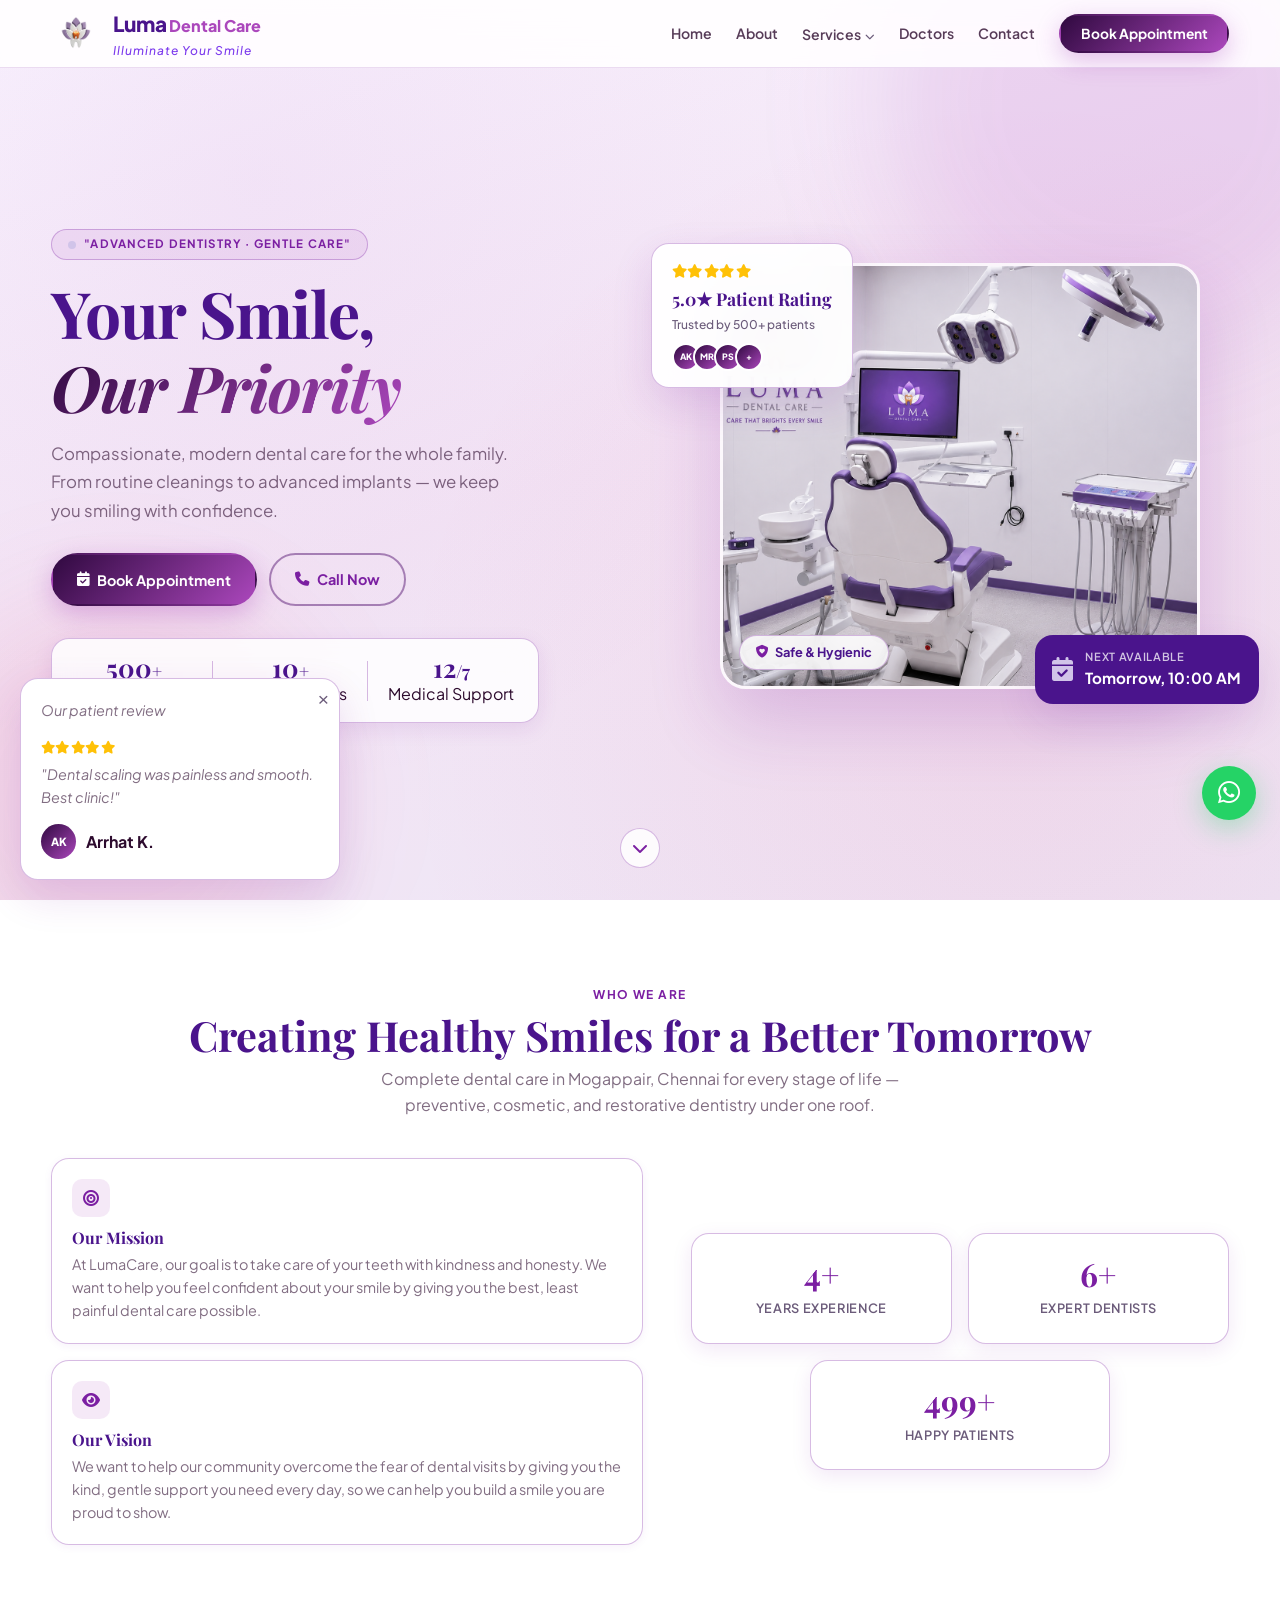
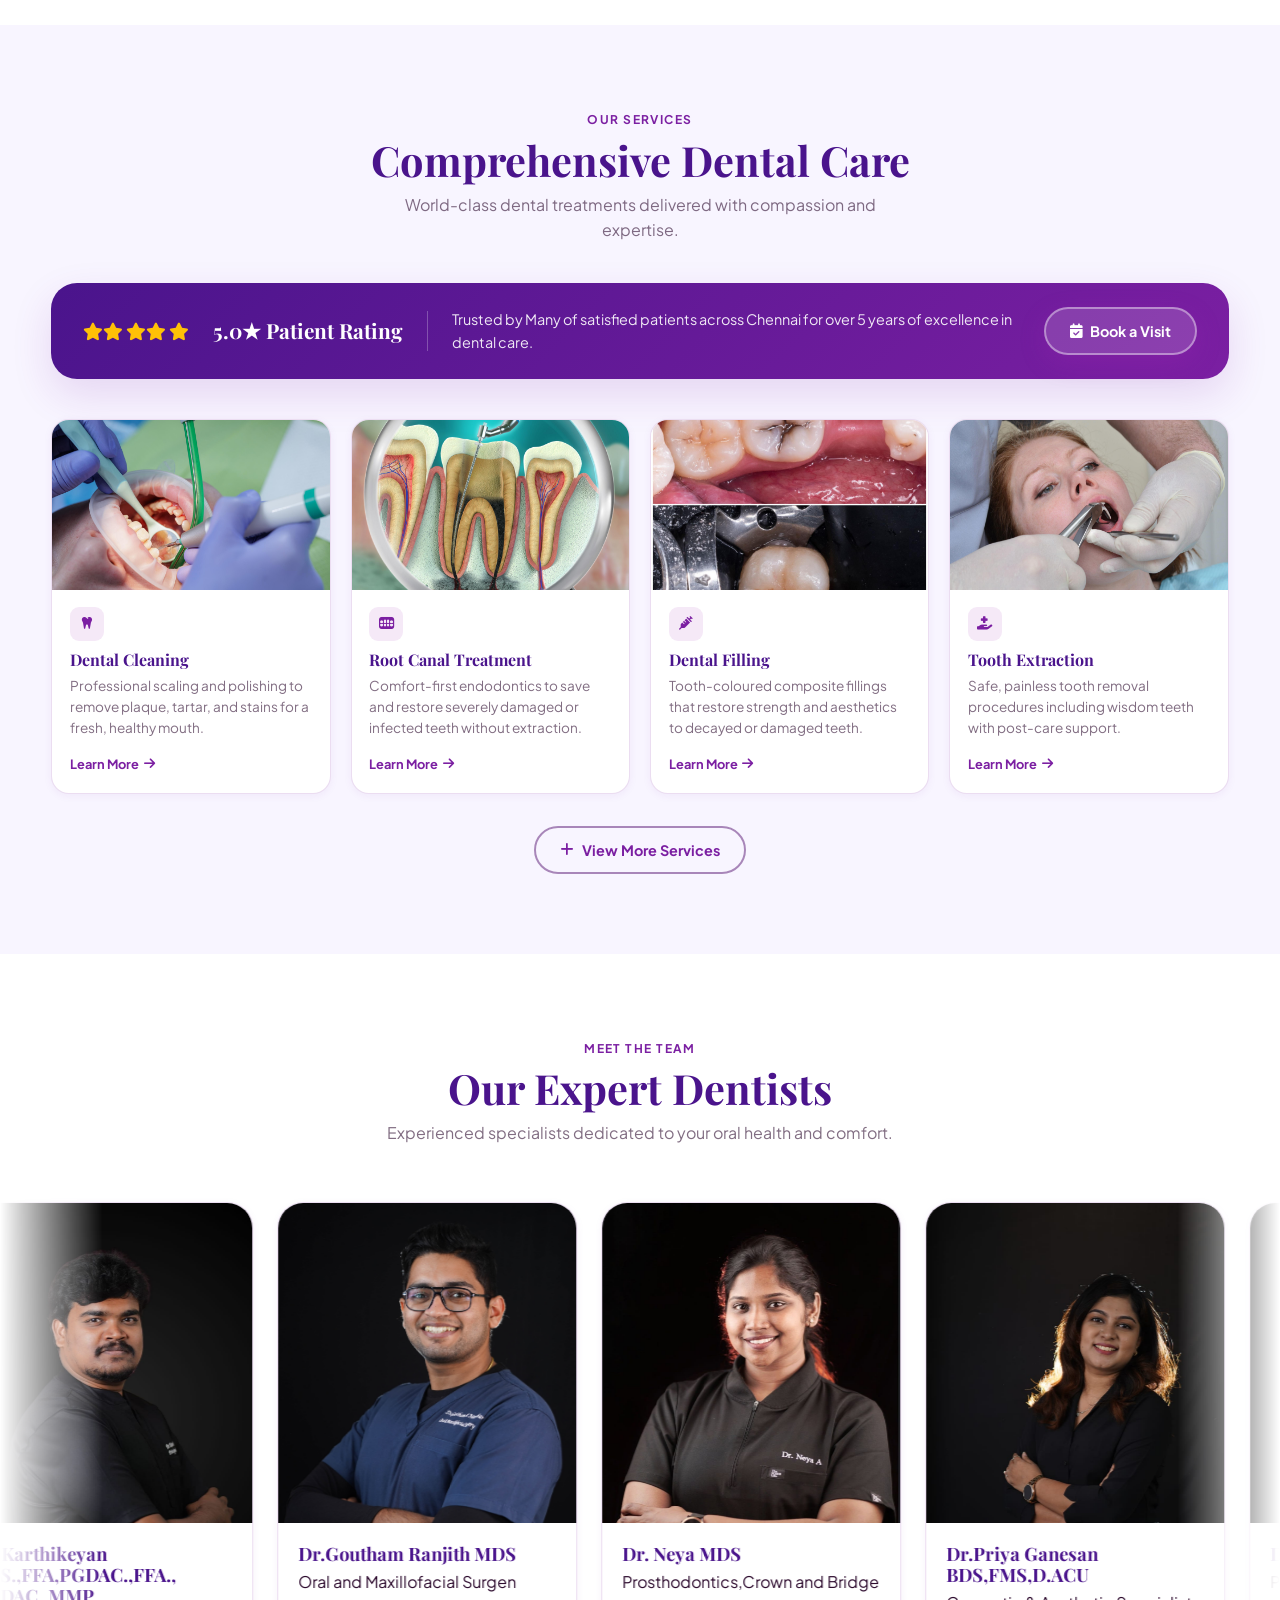
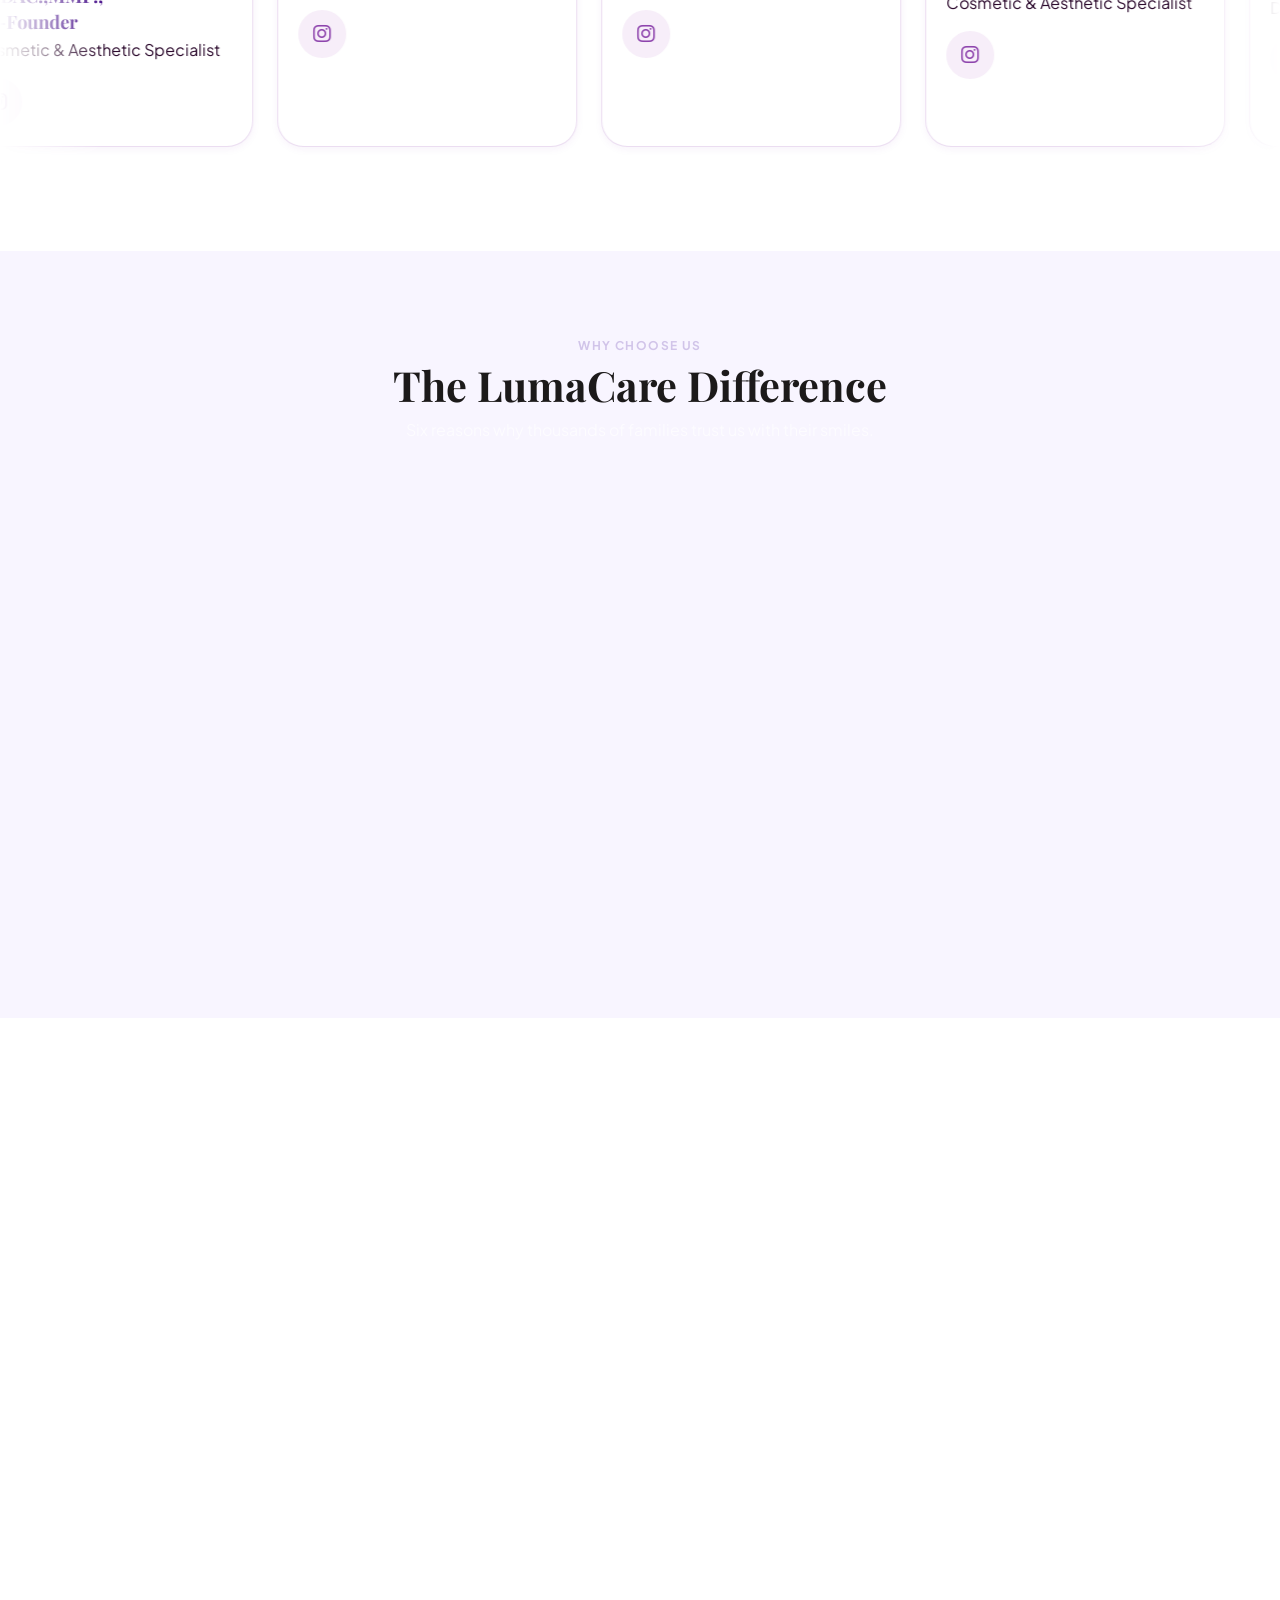
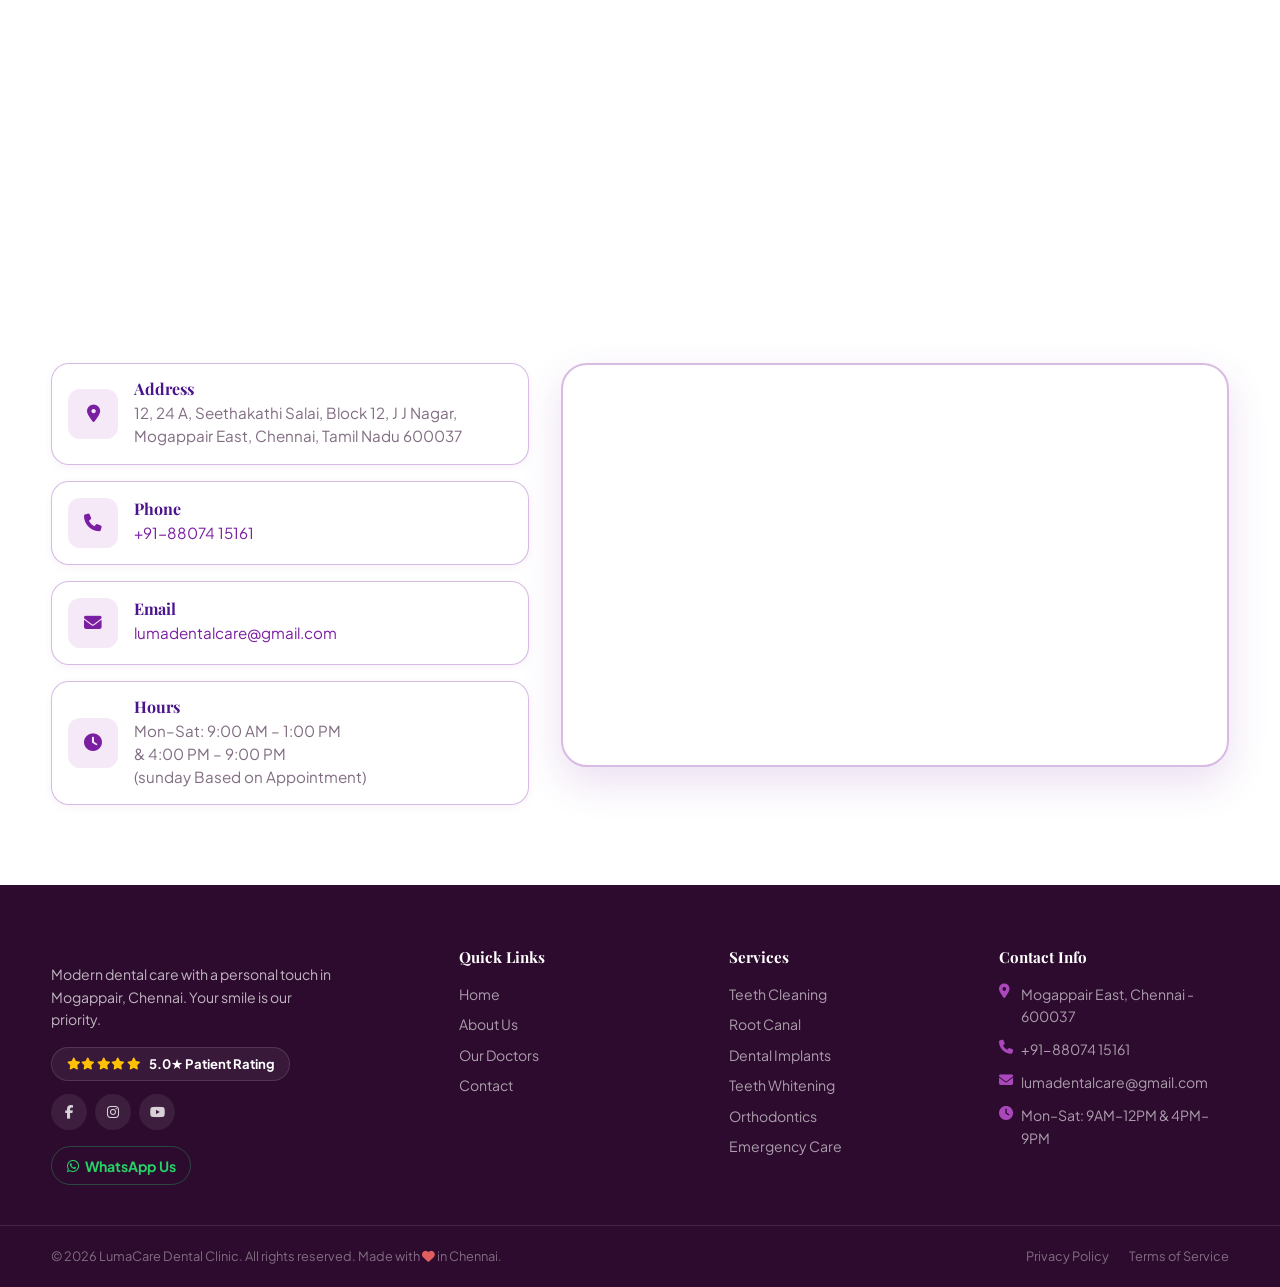
==== index.html @ 26e7f37a "Updated website" ====
<!DOCTYPE html>
<html lang="en"> 
<head>
  <meta charset="UTF-8" />
  <meta name="viewport" content="width=device-width, initial-scale=1.0" />
  <meta name="description" content="LumaCare Dental Clinic — modern dental care including cleaning, implants, whitening, orthodontics and emergency dental services in Mogappair, Chennai." />
  <title>LumaCare Dental Clinic — Your Smile, Our Priority</title>

  <link rel="preconnect" href="https://fonts.googleapis.com" />
  <link rel="preconnect" href="https://fonts.gstatic.com" crossorigin />
  <link href="https://fonts.googleapis.com/css2?family=Playfair+Display:ital,wght@0,700;0,800;1,700&family=Plus+Jakarta+Sans:wght@300;400;500;600;700;800&display=swap" rel="stylesheet" />
  <link rel="stylesheet" href="https://cdnjs.cloudflare.com/ajax/libs/font-awesome/6.5.1/css/all.min.css" />
  <link rel="stylesheet" href="style.css" />
  <link rel="icon" type="images/png" href="images/luma.png">
</head>
<body>

  <!-- ===== NAVBAR ===== -->
  <header class="navbar" id="navbar">
    <div class="container nav-inner">
      <a href="#home" class="logo" aria-label="LumaCare Dental home">
        <div class="logo">
          <div class="logo-icon-wrap">
            <img src="images/luma.png" alt="LumaCare Logo" class="logo-img">
          </div>
          <div class="logo-content">
            <div class="logo-text">
              <span class="logo-main">Luma</span>
              <span class="logo-accent">Dental Care</span>
            </div>
            <p class="logo-tagline">Illuminate Your Smile</p>
          </div>
        </div>
      </a>

      <nav class="nav-links" id="navLinks" aria-label="Primary navigation">
        <a href="#home" class="nav-link">Home</a>
        <a href="#about" class="nav-link">About</a>
        <div class="nav-item has-drop">
          <a href="#services" class="nav-link drop-trigger">
            Services <i class="fa-solid fa-chevron-down nav-arr"></i>
          </a>
          <div class="dropdown" role="menu">
            <a href="#services" class="drop-item" role="menuitem"><i class="fa-solid fa-tooth"></i>Teeth Cleaning</a>
            <a href="#services" class="drop-item" role="menuitem"><i class="fa-solid fa-syringe"></i>Root Canal</a>
            <a href="#services" class="drop-item" role="menuitem"><i class="fa-solid fa-teeth"></i>Dental Implants</a>
            <a href="#services" class="drop-item" role="menuitem"><i class="fa-solid fa-wand-magic-sparkles"></i>Whitening</a>
            <a href="#services" class="drop-item" role="menuitem"><i class="fa-solid fa-grip-lines"></i>Orthodontics</a>
            <a href="#services" class="drop-item" role="menuitem"><i class="fa-solid fa-truck-medical"></i>Emergency</a>
          </div>
        </div>
        <a href="#doctors" class="nav-link">Doctors</a>
        <a href="#contact" class="nav-link">Contact</a>
        <button class="btn btn-primary nav-cta" id="navBookBtn">Book Appointment</button>
      </nav>
          <button class="hamburger" id="hamburger" aria-label="Toggle menu" aria-expanded="false">
        <span></span><span></span><span></span>
      </button>
    </div>
  </header>

  <!-- ===== HERO ===== -->
  <section class="hero" id="home">
    <div class="hero-bg-pattern"></div>
    <div class="hero-orb hero-orb-1"></div>
    <div class="hero-orb hero-orb-2"></div>

    <div class="container hero-inner">
      <div class="hero-content reveal">
        <div class="hero-eyebrow">
          <span class="pulse-dot"></span>
          "Advanced Dentistry · Gentle Care"
          <!-- Advanced Dentistry · Gentle Care · Mogappair, Chennai -->
        </div>
        <h1>Your Smile,<br><em>Our Priority</em></h1>
        <p class="hero-desc">Compassionate, modern dental care for the whole family. From routine cleanings to advanced implants — we keep you smiling with confidence.</p>

        <div class="hero-actions">
          <button class="btn btn-primary" id="heroBookBtn">
            <i class="fa-solid fa-calendar-check"></i> Book Appointment
          </button>
          <a href="tel:+918807415161" class="btn btn-outline">
            <i class="fa-solid fa-phone"></i> Call Now
          </a>
        </div>

        <div class="hero-stats">
          <div class="hstat">
            <div class="hstat-num">500<span>+</span></div>
            <div class="hstat-lbl">Happy Patients</div>
          </div>
          <div class="hstat-divider"></div>
          <div class="hstat">
            <div class="hstat-num">10<span>+</span></div>
            <div class="hstat-lbl">Expert Doctors</div>
          </div>
          <div class="hstat-divider"></div>
          <div class="hstat">
            <div class="hstat-num">12<span>/7</span></div>
            <div class="hstat-lbl">Medical Support</div>
          </div>
        </div>
      </div>

      <div class="hero-visual reveal">
        <div class="rating-card float-anim">
          <div class="rc-stars">
            <i class="fa-solid fa-star"></i><i class="fa-solid fa-star"></i>
            <i class="fa-solid fa-star"></i><i class="fa-solid fa-star"></i>
            <i class="fa-solid fa-star"></i>
          </div>
          <div class="rc-score">5.0★ Patient Rating</div>
          <div class="rc-sub">Trusted by 500+ patients</div>
          <div class="rc-avatars">
            <div class="rc-av">AK</div><div class="rc-av">MR</div>
            <div class="rc-av">PS</div><div class="rc-av">+</div>
          </div>
        </div>

        <div class="hero-img-wrap">
          <img src="images/heroimages.png" alt="LumaCare modern treatment room" class="hero-img" />
          <div class="hero-img-badge">
            <i class="fa-solid fa-shield-heart"></i>
            <span>Safe &amp; Hygienic</span>
          </div>
        </div>
<div class="apt-card float-anim-2">
    <i class="fa-solid fa-calendar-check apt-ic"></i>
     <div>
        <div class="apt-card-title">Next Available</div>
        <div class="apt-card-val" id="nextAvailable"></div>
    </div>
</div>
      </div>
    </div>

    <a href="#about" class="scroll-hint" aria-label="Scroll down">
      <i class="fa-solid fa-chevron-down"></i>
    </a>
  </section>

  <!-- ===== ABOUT ===== -->
  <section class="section about" id="about">
    <div class="container">
      <div class="section-head reveal">
        <span class="eyebrow">Who We Are</span>
        <h2>Creating Healthy Smiles for a Better Tomorrow</h2>
        <p class="section-sub">Complete dental care in Mogappair, Chennai for every stage of life — preventive, cosmetic, and restorative dentistry under one roof.</p>
      </div>
      <div class="about-grid">
        <div class="about-text reveal">
          <!-- <div class="tagline-italic">"Illuminate your smile"</div> -->
          <div class="mv-grid">
            <div class="mv-card">
              <div class="mv-icon"><i class="fa-solid fa-bullseye"></i></div>
              <h4>Our Mission</h4>
              <p>At LumaCare, our goal is to take care of your teeth with kindness and honesty. We want to help you feel confident about your smile by giving you the best, least painful dental care possible.</p>
            </div>
            <div class="mv-card">
              <div class="mv-icon"><i class="fa-solid fa-eye"></i></div>
              <h4>Our Vision</h4>
              <p>We want to help our community overcome the fear of dental visits by giving you the kind, gentle support you need every day, so we can help you build a smile you are proud to show.</p>
            </div>
          </div>
        </div>
 <div class="about-stats reveal">
    <div class="stat-card">
        <div class="stat-num" data-count="5">0</div>
        <div class="stat-lbl">Years Experience</div>
    </div>

    <div class="stat-card">
        <div class="stat-num" data-count="7">0</div>
        <div class="stat-lbl">Expert Dentists</div>
    </div>

    <div class="stat-card">
        <div class="stat-num" data-count="500">0+</div>
        <div class="stat-lbl">Happy Patients</div>
    </div>
</div>
    <!-- <div class="stat-card"><div class="stat-num" data-count="4">0</div><div class="stat-lbl">Successful Treatments</div></div> -->
        </div>
      </div>
    </div>
  </section>

  <!-- ===== SERVICES ===== -->
  <section class="section services" id="services">
    <div class="container">
      <div class="section-head reveal">
        <span class="eyebrow">Our Services</span>
        <h2>Comprehensive Dental Care</h2>
        <p class="section-sub">World-class dental treatments delivered with compassion and expertise.</p>
      </div>

      <div class="services-rating-card reveal">
        <div class="src-stars">
          <i class="fa-solid fa-star"></i><i class="fa-solid fa-star"></i>
          <i class="fa-solid fa-star"></i><i class="fa-solid fa-star"></i>
          <i class="fa-solid fa-star"></i>
        </div>  
        <div class="src-score">5.0★ Patient Rating</div>
        <div class="src-divider"></div>
        <p class="src-text">Trusted by Many of satisfied patients across Chennai for over 5 years of excellence in dental care.</p>
        <button class="btn btn-primary" id="servicesBookBtn"><i class="fa-solid fa-calendar-check"></i> Book a Visit</button>
      </div>

      <div class="services-grid" id="servicesGrid">
        <article class="service-card reveal">
          <div class="sc-img"><img src="images/dentalcleaning.jpg" alt="Dental Cleaning"></div>
          <div class="sc-body">
            <div class="sc-icon"><i class="fa-solid fa-tooth"></i></div>
            <h3>Dental Cleaning</h3>
            <p>Professional scaling and polishing to remove plaque, tartar, and stains for a fresh, healthy mouth.</p>
            <a href="#appointment" class="sc-link">Learn More <i class="fa-solid fa-arrow-right"></i></a>
          </div>
        </article>

           <article class="service-card reveal">
          <div class="sc-img"><img src="images/rootcanel.jpg" alt="Root Canal"></div>
          <div class="sc-body">
            <div class="sc-icon"><i class="fa-solid fa-teeth"></i></div>
            <h3>Root Canal Treatment</h3>
            <p>Comfort-first endodontics to save and restore severely damaged or infected teeth without extraction.</p>
            <a href="#appointment" class="sc-link">Learn More <i class="fa-solid fa-arrow-right"></i></a>
          </div>
        </article>
        
        <article class="service-card reveal">
          <div class="sc-img"><img src="images/dentalfilling.jpg" alt="Dental Filling"></div>
          <div class="sc-body">
            <div class="sc-icon"><i class="fa-solid fa-syringe"></i></div>
            <h3>Dental Filling</h3>
            <p>Tooth-coloured composite fillings that restore strength and aesthetics to decayed or damaged teeth.</p>
            <a href="#appointment" class="sc-link">Learn More <i class="fa-solid fa-arrow-right"></i></a>
          </div>
        </article>
     
        <article class="service-card reveal">
          <div class="sc-img"><img src="images/toothectraction.jpg" alt="Tooth Extraction"></div>
          <div class="sc-body">
            <div class="sc-icon"><i class="fa-solid fa-hand-holding-medical"></i></div>
            <h3>Tooth Extraction</h3>
            <p>Safe, painless tooth removal procedures including wisdom teeth with post-care support.</p>
            <a href="#appointment" class="sc-link">Learn More <i class="fa-solid fa-arrow-right"></i></a>
          </div>
        </article>

        <!-- Hidden cards (shown on View More) -->
        <article class="service-card reveal service-hidden">
          <div class="sc-img"><img src="images/gumcare.jpg" alt="Gum Care"></div>
          <div class="sc-body">
            <div class="sc-icon"><i class="fa-solid fa-shield-heart"></i></div>
            <h3>Gum Care</h3>
            <p>Periodontal therapy to treat gum disease, reduce inflammation, and restore healthy gum tissue.</p>
            <a href="#appointment" class="sc-link">Learn More <i class="fa-solid fa-arrow-right"></i></a>
          </div>
        </article>
        <article class="service-card reveal service-hidden">
          <div class="sc-img"><img src="images/teethwightining1.jpg" alt="Teeth Whitening"></div>
          <div class="sc-body">
            <div class="sc-icon"><i class="fa-solid fa-wand-magic-sparkles"></i></div>
            <h3>Teeth Whitening</h3>
            <p>Advanced bleaching and whitening treatments for a brighter, more radiant smile in just one visit.</p>
            <a href="#appointment" class="sc-link">Learn More <i class="fa-solid fa-arrow-right"></i></a>
          </div>
        </article>
        <article class="service-card reveal service-hidden">
          <div class="sc-img"><img src="images/emergencycare.jpg" alt="Emergency Care"></div>
          <div class="sc-body">
            <div class="sc-icon"><i class="fa-solid fa-truck-medical"></i></div>
            <h3>Emergency Care</h3>
            <p>Same-day relief for dental pain, trauma, knocked-out teeth, and urgent dental emergencies.</p>
            <a href="#appointment" class="sc-link">Learn More <i class="fa-solid fa-arrow-right"></i></a>
          </div>
        </article>
        <article class="service-card reveal service-hidden">
          <div class="sc-img"><img src="images/brace.jpg" alt="Orthodontics"></div>
          <div class="sc-body">
            <div class="sc-icon"><i class="fa-solid fa-grip-lines"></i></div>
            <h3>Orthodontics</h3>
            <p>Traditional braces and clear aligners to straighten teeth and correct bite issues at any age.</p>
            <a href="#appointment" class="sc-link">Learn More <i class="fa-solid fa-arrow-right"></i></a>
          </div>
        </article>
      </div>

      <div class="services-toggle-wrap reveal">
        <button class="btn btn-outline view-more-btn" id="viewMoreBtn">
          <i class="fa-solid fa-plus" id="viewMoreIcon"></i>
          <span id="viewMoreText">View More Services</span>
        </button>
      </div>
    </div>
  </section>

  <!-- ===== DOCTORS — MARQUEE ===== -->
  <section class="section doctors" id="doctors">
    <div class="container">
      <div class="section-head reveal">
        <span class="eyebrow">Meet The Team</span>
        <h2>Our Expert Dentists</h2>
        <p class="section-sub">Experienced specialists dedicated to your oral health and comfort.</p>
      </div>
    </div>

    <!--
      Marquee outer: full-bleed (no .container) so the fade-mask
      reaches the screen edges while cards scroll end-to-end.
      The track holds ONE set of cards; JS duplicates them for the loop.
    -->
      <!-- doctor 1 -->
    <div class="doctors-marquee-outer" aria-label="Scrolling doctor cards">
      <div class="doctors-marquee-track" id="doctorMarqueeTrack">

        <article class="doctor-card">
          <div class="dc-photo">
            <img src="images/Doctors/Dr.Karthikeyan(Co-Founder)BDS.,FFA,PGDAC.,MMP.jpeg" alt="Dr.Karthikeyan" />
            <!-- <div class="dc-badge"> Co-Founder</div> -->
           
          </div>
          <div class="dc-info">
            <h3>Dr.Karthikeyan BDS.,FFA,PGDAC.,FFA.,
              PGDAC.,MMP., </h3>
            <h3> Co-Founder </h3>
              <p>Cosmetic & Aesthetic Specialist </p>
            <!-- <p class="dc-role"><i class="fa-solid fa-circle-check">
            </i> 12 Years Experience</p> -->
            <div class="dc-socials">
              <!-- <a href="#" aria-label="Facebook"><i class="fa-brands fa-facebook-f"></i></a> -->
              <a href="#" aria-label="Instagram"><i class="fa-brands fa-instagram"></i></a>
            </div>
          </div>
        </article>
    <!-- doctor 2 -->
        <article class="doctor-card">
          <div class="dc-photo">
            <img src="images/Doctors/DR.goutham Ranjith Nambiar MDZ(Oral and maxillofacial Surgery).jpeg" alt="Dr. Goutham Ranjith Nambiar" />
            <!-- <div class="dc-badge"> Oral and maxillofacial Surgen </div> -->
          </div>
          <div class="dc-info">
            <h3>Dr.Goutham Ranjith MDS </h3>
            <p>Oral and Maxillofacial Surgen </p>
            <!-- <p class="dc-role">
              <i class="fa-solid fa-circle-check"></i> 9 Years Experience</p> -->
            <div class="dc-socials">
              <!-- <a href="#" aria-label="Facebook"><i class="fa-brands fa-facebook-f"></i></a> -->
              <a href="#" aria-label="Instagram"><i class="fa-brands fa-instagram"></i></a>
            </div>
          </div>
        </article>
    <!-- doctor 3 -->
        <article class="doctor-card">
          <div class="dc-photo">
            <img src="images/Doctors/Dr.neya.a.jpeg" alt="Dr.neya" />
            <!-- <div class="dc-badge"> Prosthodontics,Crown and Bridge </div> -->
          </div>
          <div class="dc-info">
            <h3> Dr. Neya MDS </h3>
            <p> Prosthodontics,Crown and Bridge </p>
            <!-- <p class="dc-role"><i class="fa-solid fa-circle-check"></i> 15 Years Experience</p> -->
            <div class="dc-socials">
              <!-- <a href="#" aria-label="Facebook"><i class="fa-brands fa-facebook-f"></i></a> -->
              <a href="#" aria-label="Instagram"><i class="fa-brands fa-instagram"></i></a>
            </div>
          </div>
        </article>
    <!-- doctor 4 -->
        <article class="doctor-card">
          <div class="dc-photo">
            <img src="images/Doctors/Dr.priya Ganesan BDS., FMC,D.Acu.jpeg" alt="Dr. Priya Ganesan" />
            <!-- <div class="dc-badge">Periodontist</div> -->
          </div>
          <div class="dc-info">
            <h3>Dr.Priya Ganesan BDS,FMS,D.ACU</h3>
            <p> Cosmetic & Aesthetic Specialist </p>
            <!-- <p class="dc-role"><i class="fa-solid fa-circle-check"></i> 8 Years Experience</p> -->
            <div class="dc-socials">
              <!-- <a href="#" aria-label="Facebook"><i class="fa-brands fa-facebook-f"></i></a> -->
              <a href="#" aria-label="Instagram"><i class="fa-brands fa-instagram"></i></a>
            </div>
          </div>
        </article>
    <!-- doctor 5 -->
        <article class="doctor-card">
          <div class="dc-photo">
            <img src="images/Doctors/Dr.k.Ekambaresware,MDS Pediactric and Preventive Dentistry.jpeg" alt="Dr.k.Ekambaresware" />
            <!-- <div class="dc-badge"> Pediactric and Preventive Dentistry</div> -->
          </div>
          <div class="dc-info">
            <h3> Dr.Ekambaresware MDS</h3>
            <p>Pediactric and Preventive Dentistry</p>
            <!-- <p class="dc-role"><i class=" fa-solid fa-circle-check"></i> 11 Years Experience</p> -->
            <div class="dc-socials">
              <!-- <a href="#" aria-label="Facebook"><i class="fa-brands fa-facebook-f"></i></a> -->
              <a href="#" aria-label="Instagram"><i class="fa-brands fa-instagram"></i></a>
            </div>
          </div>
        </article>
    <!-- doctor 6 -->
    <article class="doctor-card">
          <div class="dc-photo">
            <img src="images/Doctors/Dr.Mahesh Kumar MDS(Orthodontics).jpeg" alt="Orthodontics and Dentofacial orthopaedics" />
            <!-- <div class="dc-badge">Orthodontics and Dentofacial orthopaedics</div> -->
          </div>
          <div class="dc-info">
            <h3> Dr.Mahesh kumar MDS</h3>
            <p>Orthodonitic and Dentofacial orthopaedics</p>
            <!-- <p class="dc-role"><i class="fa-solid fa-circle-check"></i> 11 Years Experience</p> -->
            <div class="dc-socials">
              <!-- <a href="#" aria-label="Facebook"><i class="fa-brands fa-facebook-f"></i></a> -->
              <a href="#" aria-label="Instagram"><i class="fa-brands fa-instagram"></i></a>
            </div>
          </div>
        </article>
      </div>
    </div>
  </section>

  <!-- ===== WHY CHOOSE US ===== -->
  <section class="section why" id="why">
    <div class="container">
      <div class="section-head reveal">
        <span class="eyebrow">Why Choose Us</span>
        <h2>The LumaCare Difference</h2>
        <p class="section-sub">Six reasons why thousands of families trust us with their smiles.</p>
      </div>
      <div class="why-grid">
        <div class="why-card reveal">
          <div class="why-icon-wrap"><i class="fa-solid fa-user-doctor"></i></div>
          <h3>Experienced Doctors</h3>
          <p>Board-certified specialists with decades of combined expertise across all dental disciplines.</p>
        </div>
        <div class="why-card reveal">
          <div class="why-icon-wrap"><i class="fa-solid fa-microscope"></i></div>
          <h3>Advanced Equipment</h3>
          <p>State-of-the-art digital X-rays, laser dentistry, and modern sterilization technology.</p>
        </div>
        <div class="why-card reveal">
          <div class="why-icon-wrap"><i class="fa-solid fa-clock"></i></div>
          <h3>Support</h3>
          <p>Round-the-clock emergency dental support and consultation available whenever you need us.</p>
        </div>
        <div class="why-card reveal">
          <div class="why-icon-wrap"><i class="fa-solid fa-heart-pulse"></i></div>
          <h3>Quality Care</h3>
          <p>Rigorous quality protocols and patient-first approach ensure the best clinical outcomes every time.</p>
        </div>
        <div class="why-card reveal">
          <div class="why-icon-wrap"><i class="fa-solid fa-tags"></i></div>
          <h3>Affordable Pricing</h3>
          <p>Transparent pricing with flexible payment options to suit every budget.</p>        </div>
        <div class="why-card reveal">
          <div class="why-icon-wrap"><i class="fa-solid fa-shield-halved"></i></div>
          <h3>Trusted Service</h3>
          <p>Over 5,000 satisfied patients and 5 years of excellence in the Mogappair community.</p>
        </div>
      </div>
    </div>
  </section>

  <!-- ===== APPOINTMENT ===== -->
  <section class="section appointment" id="appointment">
    <div class="container appt-grid">
      <div class="appt-info reveal">
        <span class="eyebrow">Book a Visit</span>
        <h2>Schedule Your Appointment</h2>
        <p class="lead">Ready to take the first step toward a healthier smile? Fill out the form and our team will confirm your visit within 24 hours.</p>

        <div class="appt-process">
          <div class="ap-step">
            <div class="ap-num">01</div>
            <div><h4>Fill the Form</h4><p>Share your details and preferred date</p></div>
          </div>
          <div class="ap-step">
            <div class="ap-num">02</div>
            <div><h4>Get Confirmed</h4><p>Our team confirms within 24 hours</p></div>
          </div>
          <div class="ap-step">
            <div class="ap-num">03</div>
            <div><h4>Visit Us</h4><p>Walk in for your scheduled appointment</p></div>
          </div>
        </div>

        <ul class="appt-perks">
          <li><i class="fa-solid fa-check"></i> Quick &amp; Easy Booking</li>
          <li><i class="fa-solid fa-check"></i> Flexible Scheduling</li>
          <li><i class="fa-solid fa-check"></i> Instant Confirmation</li>
          <li><i class="fa-solid fa-check"></i> Expert Consultation</li>
          <li><i class="fa-solid fa-check"></i> Secure Medical Records</li>
          <li><i class="fa-solid fa-check"></i> Dedicated Support Team</li>
        </ul>
      </div>

      <form class="appt-form reveal" id="apptForm" novalidate>
        <div class="form-header">
          <h3>Book Your Visit</h3>
          <p>Same-day emergency slots available</p>
        </div>
        <div class="field-row">
          <div class="field">
            <label for="name"><i class="fa-solid fa-user"></i> Full Name</label>
            <input id="name" name="name" type="text" required placeholder="Your full name" />
          </div>
          <div class="field">
            <label for="phone"><i class="fa-solid fa-phone"></i> Phone Number</label>
            <input id="phone" name="phone" type="tel" required placeholder="+91 98765 43210" />
          </div>
        </div>
        <!-- <div class="field">
          <label for="email"><i class="fa-solid fa-envelope"></i> Email Address</label>
          <input id="email" name="email" type="email" required placeholder="you@example.com" />
        </div> --> 
        <div class="field">
          <label for="service"><i class="fa-solid fa-stethoscope"></i> Service Required</label>
          <select id="service" name="service" required>
            <option value="">Select a service</option>
            <option>Teeth Cleaning</option>
            <option>Dental Filling</option>
            <option>Root Canal Treatment</option>
            <option>Tooth Extraction</option>
            <option>Gum Care</option>
            <option>Teeth Whitening</option>
            <option>Dental Implants</option>
            <option>Orthodontics</option>
            <option>Emergency Dental Care</option>
          </select>
        </div>
        <div class="field-row">
          <div class="field">
            <label for="date"><i class="fa-solid fa-calendar"></i> Preferred Date</label>
            <input id="date" name="date" type="date" required />
          </div>
          <div class="field">
            <label for="apptTime"><i class="fa-solid fa-clock"></i> Preferred Time</label>
            <input id="apptTime" name="apptTime" type="time" required />
          </div>
        </div>
        <!-- <div class="field">
          <label for="doctor"><i class="fa-solid fa-user-doctor"></i> Preferred Doctor (optional)</label>
          <input id="doctor" name="doctor" type="text" placeholder="e.g., Dr. Sarah Mitchell" />
        </div> -->
        <div class="field">
          <label for="message"><i class="fa-solid fa-message"></i> Additional Notes (optional)</label>
          <textarea id="message" name="message" rows="2" placeholder="Any specific concerns or details..."></textarea>
        </div>
        <button type="submit" class="btn btn-primary full">
          <i class="fa-solid fa-calendar-check"></i> Confirm Appointment
        </button>
        <p class="form-note">🔒 Your information is 100% secure and confidential.</p>
      </form>
    </div>
  </section>

  <!-- Floating Review Popup -->
  <div id="review-popup" class="review-popup">
    <p>Our patient review</p>
    <button id="close-review" class="review-close">&times;</button>
    <div id="review-content"></div>
  </div>

  <!-- ===== CONTACT ===== -->
  <section class="section contact" id="contact">
    <div class="container">
      <div class="section-head reveal">
        <span class="eyebrow">Contact Us</span>
        <h2>Get in Touch</h2>
        <p class="section-sub">We're here for you every day. Visit us, call us, or drop an email.</p>
      </div>
      <div class="contact-grid">
        <div class="contact-info reveal">
          <div class="ci-card">
            <div class="ci-ic"><i class="fa-solid fa-location-dot"></i></div>
            <div><h4>Address</h4><p>12, 24 A, Seethakathi Salai, Block 12, J J Nagar, Mogappair East, Chennai, Tamil Nadu 600037</p></div>
          </div>
          <div class="ci-card">
            <div class="ci-ic"><i class="fa-solid fa-phone"></i></div>
            <div><h4>Phone</h4><p><a href="tel:+918807415161">+91-88074 15161</a></p></div>
          </div>
          <div class="ci-card">
            <div class="ci-ic"><i class="fa-solid fa-envelope"></i></div>
            <div><h4>Email</h4><p><a href="mailto:lumadentalcare@gmail.com">lumadentalcare@gmail.com</a></p></div>
          </div>
          <div class="ci-card">
            <div class="ci-ic"><i class="fa-solid fa-clock"></i></div>
            <div><h4>Hours</h4><p>Mon–Sat: 9:00 AM – 1:00 PM<br>&amp; 4:00 PM – 9:00 PM</p>
             <p>  (sunday Based on Appointment)</p>
            </div>
          </div>
        </div>
        <div class="map-wrap reveal">
          <iframe title="LumaCare Clinic location" src="https://www.google.com/maps/embed?pb=!1m18!1m12!1m3!1d3886.2102802443123!2d80.18030662593921!3d13.085855587240145!2m3!1f0!2f0!3f0!3m2!1i1024!2i768!4f13.1!3m3!1m2!1s0xd610a9732530cbf%3A0x7eff31a347efcd05!2sLuma%20Dental%20Care!5e0!3m2!1sen!2sin!4v1780641285649!5m2!1sen!2sin" width="600" height="400" style="border:0;" loading="lazy" referrerpolicy="no-referrer-when-downgrade"></iframe>
        </div>
      </div>
    </div>
  </section>

  <!-- ===== FOOTER ===== -->
  <footer class="footer">
    <div class="footer-top">
      <div class="container footer-grid">

        <div class="footer-brand">
          <p>Modern dental care with a personal touch in Mogappair, Chennai. Your smile is our priority.</p>
          <div class="footer-rating">
            <div class="fr-stars">
              <i class="fa-solid fa-star"></i><i class="fa-solid fa-star"></i>
              <i class="fa-solid fa-star"></i><i class="fa-solid fa-star"></i>
              <i class="fa-solid fa-star"></i>
            </div>
            <span>5.0★ Patient Rating</span>
          </div>
          <div class="footer-socials">
            <a href="#" aria-label="Facebook"><i class="fa-brands fa-facebook-f"></i></a>
            <a href="#" aria-label="Instagram"><i class="fa-brands fa-instagram"></i></a>
            <a href="#" aria-label="YouTube"><i class="fa-brands fa-youtube"></i></a>
          </div>
          <a href="https://wa.me/919876543210" class="footer-wa" target="_blank" rel="noopener">
            <i class="fa-brands fa-whatsapp"></i> WhatsApp Us
          </a>
        </div>

        <div class="footer-col">
          <h4>Quick Links</h4>
          <ul>
            <li><a href="#home">Home</a></li>
            <li><a href="#about">About Us</a></li>
            <li><a href="#doctors">Our Doctors</a></li>
            <li><a href="#contact">Contact</a></li>
          </ul>
        </div>
        <div class="footer-col">
          <h4>Services</h4>
          <ul>
            <li><a href="#services">Teeth Cleaning</a></li>
            <li><a href="#services">Root Canal</a></li>
            <li><a href="#services">Dental Implants</a></li>
            <li><a href="#services">Teeth Whitening</a></li>
            <li><a href="#services">Orthodontics</a></li>
            <li><a href="#services">Emergency Care</a></li>
          </ul>
        </div>

        <div class="footer-col">
          <h4>Contact Info</h4>
          <ul class="footer-contact-list">
            <li><i class="fa-solid fa-location-dot"></i> Mogappair East, Chennai - 600037</li>
            <li><i class="fa-solid fa-phone"></i> +91-88074 15161</li>
            <li><i class="fa-solid fa-envelope"></i> lumadentalcare@gmail.com</li>
            <li><i class="fa-solid fa-clock"></i> Mon–Sat: 9AM–12PM &amp; 4PM–9PM</li>
          </ul>
        </div>
      </div>
    </div>
    <div class="footer-bottom">
      <div class="container">
        <p>© <span id="year"></span> LumaCare Dental Clinic. All rights reserved. Made with <i class="fa-solid fa-heart" style="color:#e05e5e"></i> in Chennai.</p>
        <div class="footer-bottom-links">
          <a href="PrivacyPolicy.html">Privacy Policy</a>
          <a href="terms-of-services.html">Terms of Service</a>
        </div>
      </div>
    </div>
  </footer>

  <!-- ===== WHATSAPP FLOAT ===== -->
  <div class="wa-float" id="waFloat">
    <div class="wa-popup" id="waPopup" role="dialog" aria-label="WhatsApp booking">
      <button class="wa-close" id="waClose" aria-label="Close"><i class="fa-solid fa-xmark"></i></button>
      <div class="wa-popup-header">
        <div class="wa-popup-av"><i class="fa-brands fa-whatsapp"></i></div>
        <div>
          <div class="wa-popup-name">Luma Dental Care</div>
          <div class="wa-popup-status"><span class="wa-dot"></span> Typically replies instantly</div>
        </div>
      </div>
      <div class="wa-bubble">
        <p>👋 Hi! Ready to book your appointment? Chat with us on WhatsApp — quick and easy!</p>
      </div>
      <a href="https://wa.me/919876543210?text=Hi!%20I'd%20like%20to%20book%20an%20appointment%20at%20Luma%20Dental%20Care." class="wa-popup-cta" target="_blank" rel="noopener">
        <i class="fa-brands fa-whatsapp"></i> Start Conversation
      </a>
    </div>
    <button class="wa-btn" id="waBtn" aria-label="Open WhatsApp chat">
      <i class="fa-brands fa-whatsapp"></i>
    </button>
  </div>

  <!-- ===== SCROLL TO TOP ===== -->
  <button class="scroll-top" id="scrollTop" aria-label="Scroll to top">
    <i class="fa-solid fa-arrow-up"></i>
  </button>

  <!-- ===== BOOKING MODAL ===== -->
  <div class="modal-overlay" id="bookingModal" aria-hidden="true" role="dialog" aria-modal="true" aria-label="Book Appointment">
    <div class="modal-box">
      <button class="modal-close-btn" id="modalClose" aria-label="Close modal">
        <i class="fa-solid fa-xmark"></i>
      </button>

      <div class="modal-content" id="modalFormContent">
        <div class="modal-header">
          <div class="modal-icon"><i class="fa-solid fa-calendar-check"></i></div>
          <h3>Book Your Appointment</h3>
          <p>Fill in your details and we'll confirm shortly.</p>
        </div>
        <form id="modalForm" novalidate>
          <div class="mfield-row">
            <div class="mfield">
              <label for="mName">Full Name *</label>
              <input id="mName" name="mName" type="text" required placeholder="Your full name" />
            </div>
            <div class="mfield">
              <label for="mEmail">Email *</label>
              <input id="mEmail" name="mEmail" type="email" required placeholder="you@example.com" />
            </div>
          </div>
          <div class="mfield-row">
            <div class="mfield">
              <label for="mPhone">Phone *</label>
              <input id="mPhone" name="mPhone" type="tel" required placeholder="+91 98765 43210" />
            </div>
            <div class="mfield">
              <label for="mDept">Department *</label>
              <select id="mDept" name="mDept" required>
                <option value="">Select department</option>
                <option>General Dentistry</option>
                <option>Cosmetic Dentistry</option>
                <option>Orthodontics</option>
                <option>Implantology</option>
                <option>Periodontics</option>
                <option>Emergency</option>
              </select>
            </div>
          </div>
          <div class="mfield">
            <label for="mDate">Preferred Date *</label>
            <input id="mDate" name="mDate" type="date" required />
          </div>
          <div class="mfield">
            <label for="mMsg">Message (optional)</label>
            <textarea id="mMsg" name="mMsg" rows="2" placeholder="Any specific concerns..."></textarea>
          </div>
          <button type="submit" class="btn btn-primary full modal-submit">
            <i class="fa-solid fa-paper-plane"></i> Confirm Appointment
          </button>
        </form>
      </div>

      <div class="modal-success" id="modalSuccess" style="display:none">
        <div class="success-anim">
          <svg class="checkmark" viewBox="0 0 52 52" aria-hidden="true">
            <circle class="chk-circle" cx="26" cy="26" r="25" fill="none"/>
            <path class="chk-path" fill="none" d="M14 27 l8 8 l16-16"/>
          </svg>
        </div>
        <h3>Appointment Confirmed!</h3>
        <p>Thank you! Your appointment has been successfully booked. Our team will contact you within 24 hours to confirm the schedule.</p>
        <button class="btn btn-primary" id="modalDoneBtn">
          <i class="fa-solid fa-check"></i> Great, Got It!
        </button>
      </div>

      <canvas id="confettiCanvas" aria-hidden="true"></canvas>
    </div>
  </div>

  <script src="script.js"></script>
</body>
</html>
---- style.css ----
/* ======================================================
   LumaCare Dental Clinic — style.css (COMPLETE)
   Fonts: Playfair Display (display) + Plus Jakarta Sans (body)
   Palette: Deep Pink & Purple with warm gold accents
   Theme: Refined luxury healthcare — clean, clinical, trustworthy
====================================================== */
:root {
/* Premium Purple Palette */
--teal:         #7B1FA2;
--teal-deep:    #4A148C;
--teal-light:   #AB47BC;
--seafoam:      #D1C4E9;

--gold:         #FFC107;
--gold-light:   #FFF8E1;

--ink:          #2D0B2E;
--ink-80:       rgba(45,11,46,0.8);
--ink-60:       rgba(45,11,46,0.6);
--ink-40:       rgba(45,11,46,0.4);
--ink-10:       rgba(45,11,46,0.08);

--white:        #ffffff;
--off-white:    #F8F5FF;
--surface:      #ffffff;
--muted:        #6B5B7A;

--border:       rgba(123,31,162,0.15);
--border-mid:   rgba(123,31,162,0.3);
--border-dark:  rgba(116, 61, 139, 0.6);

--wa:           #25D366;
--wa-dark:      #128C7E;
--danger:       #D32F2F;
--success:      #388E3C;

--grad:         linear-gradient(135deg, #300940, #AB47BC);
--grad-dark:    linear-gradient(135deg, #4A148C, #7B1FA2);
--grad-gold:    linear-gradient(135deg, #F5A623, #F7C948);

--grad-hero:    linear-gradient(
160deg,
#FAF5FF 0%,
#F3E5F5 50%,
#EDE7F6 100%
);

--glass:        rgba(255,255,255,0.85);
--glass-mid:    rgba(255,255,255,0.95);

--shadow-xs:    0 2px 8px rgba(123,31,162,0.06);
--shadow-sm:    0 6px 20px rgba(123,31,162,0.1);
--shadow-md:    0 16px 40px rgba(123,31,162,0.14);
--shadow-lg:    0 32px 72px rgba(123,31,162,0.2);
--shadow-wa:    0 8px 28px rgba(37,211,102,0.35);

--radius-sm:    12px;
--radius:       18px;
--radius-lg:    26px;
--radius-xl:    40px;

--nav-h:        68px;
}
.stat-num::after {
    content: "+";
}

/* ===== RESET ===== */
*, *::before, *::after { box-sizing: border-box; margin: 0; padding: 0; }
html { scroll-behavior: smooth; scroll-padding-top: var(--nav-h); }
body {
  font-family: 'Plus Jakarta Sans', system-ui, sans-serif;
  color: var(--ink);
  line-height: 1.6;
  background: var(--surface);
  -webkit-font-smoothing: antialiased;
  overflow-x: hidden;
}
::selection { background: rgba(156,39,176,0.18); color: var(--teal-deep); }
img { max-width: 100%; height: auto; display: block; }
a { color: inherit; text-decoration: none; }
ul { list-style: none; }
textarea { resize: vertical; }
.container { width: min(1200px, 92%); margin-inline: auto; }

/* ===== TYPOGRAPHY ===== */
h1,h2,h3,h4,h5 {
  font-family: 'Playfair Display', Georgia, serif;
  font-weight: 700;
  color: var(--teal-deep);
  line-height: 1.15;
}
h1 { font-size: clamp(2rem, 5vw, 4rem); letter-spacing: -0.02em; }
h1 em { font-style: italic; background: var(--grad); -webkit-background-clip: text; background-clip: text; color: transparent; }
h2 { font-size: clamp(1.6rem, 3.5vw, 2.6rem); margin-bottom: 0.5rem; }
h3 { font-size: 1.15rem; }
h4 { font-size: 1rem; }

/* ===== BUTTONS ===== */
.btn {
  display: inline-flex; align-items: center; justify-content: center; gap: .45rem;
  padding: .8rem 1.5rem; border-radius: 50px; font-weight: 700; font-size: .9rem;
  cursor: pointer; border: 2px solid transparent;
  transition: all .25s ease; white-space: nowrap;
  font-family: 'Plus Jakarta Sans', sans-serif;
}
.btn-primary {
  background: var(--grad); color: #fff;
  box-shadow: 0 8px 24px rgba(156,39,176,0.28);
}
.btn-primary:hover { transform: translateY(-2px); box-shadow: var(--shadow-md); color: #fff; }
.btn-outline {
  background: transparent; color: var(--teal);
  border-color: var(--border-dark);
}
.btn-outline:hover { background: var(--teal); color: #fff; border-color: var(--teal); transform: translateY(-2px); }
.btn.full { width: 100%; }

/* ===== NAVBAR ===== */
.navbar {
  position: fixed; top: 0; left: 0; right: 0; z-index: 200;
  height: var(--nav-h);
  background: rgba(255,255,255,0.88);
  backdrop-filter: saturate(180%) blur(20px);
  border-bottom: 1px solid var(--border);
  transition: all .3s ease;
}
.navbar.scrolled {
  background: rgba(255,255,255,0.98);
  box-shadow: 0 4px 20px rgba(156,39,176,0.08);
  border-color: var(--border-mid);
}
.nav-inner {
  display: flex; align-items: center; justify-content: space-between;
  height: 100%;
}
.logo {
  display: flex;
  align-items: center;
  gap: 12px;
  flex-shrink: 0;
}
.logo-content {
  display: flex;
  flex-direction: column;
}
.logo-img {
  width: 50px;
  height: 40px;
  object-fit: contain;
}
.logo-tagline {
  margin-top: 0.5px;
  font-size: 0.75rem;
  font-weight: 500;
  color: #7c3aed;
  letter-spacing: 1px;
  font-style: italic;
}
.logo-icon-light { background: rgba(255,255,255,0.15); }
.logo-text { display: flex; align-items: baseline; gap: 2px; }
.logo-main { font-size: 1.3rem; font-weight: 800; color: var(--teal-deep); }
.logo-accent { font-size: 1.0rem; font-weight: 800; color: var(--teal-light); }
.logo-light .logo-main,
.logo-light .logo-accent { color: #fff; }

.nav-links { display: flex; align-items: center; gap: 1.5rem; }
.nav-link { font-weight: 600; font-size: .88rem; color: var(--ink-80); transition: color .2s; }
.nav-link:hover { color: var(--teal); }
.nav-item { position: relative; }
.nav-arr { font-size: .6rem; margin-left: 2px; transition: transform .25s; color: var(--muted); }
.nav-item.has-drop:hover .nav-arr { transform: rotate(180deg); color: var(--teal); }

.dropdown {
  position: absolute; top: calc(100% + 10px); left: 50%; transform: translateX(-50%);
  background: var(--glass-mid); backdrop-filter: blur(24px);
  border-radius: var(--radius); padding: .6rem;
  width: 220px; box-shadow: var(--shadow-md);
  border: 1px solid var(--border-mid);
  display: none; z-index: 300;
}
.dropdown::before {
  content: ''; position: absolute; top: -5px; left: 50%;
  transform: translateX(-50%) rotate(45deg);
  width: 10px; height: 10px; background: #fff;
  border-top: 1px solid var(--border-mid);
  border-left: 1px solid var(--border-mid);
}
.nav-item.has-drop:hover .dropdown { display: block; animation: dropIn .2s ease; }
@keyframes dropIn { from { opacity:0; transform:translateX(-50%) translateY(-8px); } to { opacity:1; transform:translateX(-50%) translateY(0); } }
.drop-item {
  display: flex; align-items: center; gap: .6rem;
  padding: .55rem .75rem; border-radius: 10px;
  font-weight: 600; font-size: .84rem; color: var(--ink);
  transition: all .2s;
}
.drop-item i { color: var(--teal); width: 16px; text-align: center; }
.drop-item:hover { background: rgba(156,39,176,0.08); color: var(--teal-deep); }
.nav-cta { padding: .55rem 1.2rem; font-size: .86rem; }
.hamburger { display: none; flex-direction: column; gap: 5px; background: none; border: none; cursor: pointer; padding: .3rem; }
.hamburger span { width: 24px; height: 2.5px; background: var(--teal-deep); border-radius: 3px; transition: .3s; display: block; }
.hamburger.open span:nth-child(1) { transform: translateY(7.5px) rotate(45deg); }
.hamburger.open span:nth-child(2) { opacity: 0; }
.hamburger.open span:nth-child(3) { transform: translateY(-7.5px) rotate(-45deg); }

/* ===== HERO ===== */
.hero {
  position: relative; min-height: 100vh;
  display: flex; align-items: center;
  background: var(--grad-hero);
  overflow: hidden; padding: calc(var(--nav-h) + 3rem) 0 4rem;
}
.hero-bg-pattern {
  position: absolute; inset: 0; z-index: 0;
  background-image: radial-gradient(circle at 20% 20%, rgba(156,39,176,0.06) 0%, transparent 50%),
                    radial-gradient(circle at 80% 80%, rgba(233,30,99,0.08) 0%, transparent 50%);
}
.hero-orb {
  position: absolute; border-radius: 50%; z-index: 0; pointer-events: none;
  filter: blur(60px);
}
.hero-orb-1 { width: 500px; height: 500px; top: -150px; right: -100px; background: rgba(156,39,176,0.12); }
.hero-orb-2 { width: 400px; height: 400px; bottom: -100px; left: -80px; background: rgba(233,30,99,0.1); }
.hero-inner {
  position: relative; z-index: 1;
  display: grid; grid-template-columns: 1.1fr 1fr; gap: 3rem; align-items: center;
}
.hero-eyebrow {
  display: inline-flex; align-items: center; gap: .5rem;
  background: rgba(156,39,176,0.08); color: var(--teal);
  padding: .35rem 1rem; border-radius: 999px;
  font-weight: 700; font-size: .72rem; letter-spacing: .1em; text-transform: uppercase;
  margin-bottom: 1rem; border: 1px solid var(--border-mid);
}
.pulse-dot {
  width: 8px; height: 8px; border-radius: 50%;
  background: var(--seafoam); display: inline-block;
  animation: pulse 2s infinite;
}
@keyframes pulse {
  0%,100% { box-shadow: 0 0 0 0 rgba(244,143,177,0.6); }
  50% { box-shadow: 0 0 0 6px rgba(244,143,177,0); }
}
.hero h1 { margin-bottom: 1rem; }
.hero-desc { font-size: 1.05rem; color: var(--ink-60); max-width: 480px; margin-bottom: 1.75rem; line-height: 1.7; }
.hero-actions { display: flex; gap: .75rem; flex-wrap: wrap; margin-bottom: 2rem; }
.hero-stats {
  display: flex; align-items: center; gap: 1.25rem;
  background: var(--glass); backdrop-filter: blur(14px);
  border: 1px solid var(--border-mid); border-radius: var(--radius);
  padding: 1rem 1.5rem; width: fit-content;
  box-shadow: var(--shadow-sm);
}
.hstat { text-align: center; }
.hstat-num {
  font-family: 'Playfair Display', serif; font-size: 1.6rem; font-weight: 700;
  color: var(--teal-deep); line-height: 1;
}
.hstat-num span { font-size: 1.1rem; }
.stat-card {
    text-align: center;
    padding: 1rem;
}

.stat-num {
    font-size: 2rem;
    font-weight: 700;
    color: var(--teal-deep);
    line-height: 1;
}

.stat-lbl {
    font-size: .72rem;
    font-weight: 600;
    color: var(--muted);
    text-transform: uppercase;
    letter-spacing: .05em;
    margin-top: .5rem;
}.hstat-divider { width: 1px; height: 40px; background: var(--border-mid); }
/* About Stats Container */
.about-stats{
    display: grid;
    grid-template-columns: repeat(2, 1fr);
    gap: 20px;
}

/* Center the third card */
.about-stats .stat-card:nth-child(3){
    grid-column: 1 / span 2;
    justify-self: center;
    width: 300px;
}

/* Existing code */
.stat-card {
    text-align: center;
    padding: 1rem;
}

.stat-num {
    font-size: 2rem;
    font-weight: 700;
    color: var(--teal-deep);
    line-height: 1;
}

.stat-lbl {
    font-size: .72rem;
    font-weight: 600;
    color: var(--muted);
    text-transform: uppercase;
    letter-spacing: .05em;
    margin-top: .5rem;
}
.about-stats{
    display: grid;
    grid-template-columns: repeat(2, 1fr);
    gap: 20px;

    align-content: center;
    justify-content: center;
    min-height: 100%;
}
/* .about-stats .stat-card:nth-child(3){
    grid-column: 1 / span 2;
    justify-self: center;
    margin-top: 150px;
} */
/* Hero Visual */
.hero-visual { position: relative; display: flex; justify-content: center; }
.hero-img-wrap {
  width: 100%; max-width: 480px; border-radius: var(--radius-lg);
  overflow: hidden; box-shadow: var(--shadow-lg);
  border: 3px solid rgba(255,255,255,0.8);
  position: relative;
}
.hero-img { width: 100%; height: 420px; object-fit: cover; display: block; border-radius: 0; }
.hero-img-badge {
  position: absolute; bottom: 1rem; left: 1rem;
  background: var(--glass); backdrop-filter: blur(12px);
  border: 1px solid var(--border-mid); border-radius: 999px;
  padding: .4rem 1rem; display: flex; align-items: center; gap: .4rem;
  font-weight: 700; font-size: .8rem; color: var(--teal-deep);
}
.hero-img-badge i { color: var(--teal); }

.rating-card {
  position: absolute; top: -20px; left: -40px;
  background: var(--glass-mid); backdrop-filter: blur(20px);
  border: 1px solid var(--border-mid); border-radius: var(--radius);
  padding: 1rem 1.25rem; box-shadow: var(--shadow-md);
  min-width: 200px; z-index: 10;
}
.rc-stars { color: var(--gold); font-size: .85rem; margin-bottom: .2rem; }
.rc-score { font-family: 'Playfair Display', serif; font-weight: 700; color: var(--teal-deep); font-size: 1.1rem; margin-bottom: .1rem; }
.rc-sub { font-size: .75rem; color: var(--muted); font-weight: 500; margin-bottom: .6rem; }
.rc-avatars { display: flex; }
.rc-av {
  width: 28px; height: 28px; border-radius: 50%; border: 2px solid #fff;
  background: var(--grad); color: #fff;
  display: grid; place-items: center; font-size: .55rem; font-weight: 800;
  margin-left: -7px;
}
.rc-av:first-child { margin-left: 0; }

.apt-card {
  position: absolute; bottom: -15px; right: -30px;
  background: var(--teal-deep); color: #fff;
  border-radius: var(--radius); padding: .85rem 1.1rem;
  display: flex; align-items: center; gap: .75rem;
  box-shadow: var(--shadow-md); z-index: 10;
}
.apt-ic { font-size: 1.5rem; color: var(--seafoam); }
.apt-card-title { font-size: .7rem; font-weight: 600; opacity: .75; text-transform: uppercase; letter-spacing: .06em; }
.apt-card-val { font-weight: 700; font-size: .95rem; }

@keyframes floatUp {
  0%,100% { transform: translateY(0); }
  50% { transform: translateY(-10px); }
}
@keyframes floatUp2 {
  0%,100% { transform: translateY(0); }
  50% { transform: translateY(-7px); }
}
.float-anim { animation: floatUp 4s ease-in-out infinite; }
.float-anim-2 { animation: floatUp2 5s ease-in-out infinite 1s; }

.scroll-hint {
  position: absolute; bottom: 2rem; left: 50%; transform: translateX(-50%);
  width: 40px; height: 40px; border-radius: 50%;
  background: var(--glass); border: 1px solid var(--border-mid);
  display: grid; place-items: center; color: var(--teal);
  animation: floatUp2 2s ease-in-out infinite;
}

/* ===== SECTIONS ===== */
.section { padding: 5rem 0; background: var(--surface); }
.section:nth-child(even) { background: var(--off-white); }
.section-head { text-align: center; margin-bottom: 2.5rem; }
.eyebrow {
  display: inline-block; color: var(--teal); font-weight: 700;
  text-transform: uppercase; font-size: .75rem; letter-spacing: .12em;
  margin-bottom: .4rem;
}
.section-sub { font-size: 1rem; color: var(--ink-60); max-width: 520px; margin: .5rem auto 0; line-height: 1.6; }
.lead { font-size: 1.05rem; color: var(--ink-60); margin-bottom: 1.25rem; line-height: 1.7; }

/* ===== ABOUT ===== */
.about-grid { display: grid; grid-template-columns: 1.1fr 1fr; gap: 3rem; align-items: start; }
.tagline-italic {
  font-family: 'Playfair Display', serif; font-style: italic;
  font-size: 1.4rem; color: var(--teal); margin-bottom: 1.5rem;
}
.mv-grid { display: grid; gap: 1rem; }
.mv-card {
  background: var(--glass); border: 1px solid var(--border-mid);
  border-radius: var(--radius); padding: 1.25rem;
  box-shadow: var(--shadow-xs);
  transition: all .3s ease;
}
.mv-card:hover { transform: translateY(-3px); box-shadow: var(--shadow-sm); border-color: var(--teal-light); }
.mv-icon {
  width: 38px; height: 38px; border-radius: 10px; background: rgba(156,39,176,0.1);
  color: var(--teal); display: grid; place-items: center; font-size: 1rem;
  margin-bottom: .75rem;
}
.mv-card h4 { color: var(--teal-deep); margin-bottom: .4rem; font-size: 1rem; }
.mv-card p { font-size: .9rem; color: var(--ink-60); line-height: 1.6; }
.about-stats { display: grid; grid-template-columns: 1fr 1fr; gap: 1rem; }
.stat-card {
  background: #fff; padding: 1.5rem; border-radius: var(--radius);
  box-shadow: var(--shadow-sm); text-align: center;
  border: 1px solid var(--border-mid); transition: all .3s;
}
.stat-card:hover { transform: translateY(-4px); box-shadow: var(--shadow-md); border-color: var(--teal); }
.stat-num {
  font-family: 'Playfair Display', serif; font-size: 2rem; font-weight: 700;
  color: var(--teal); line-height: 1; margin-bottom: .25rem;
}
.stat-lbl { font-size: .8rem; font-weight: 600; color: var(--muted); text-transform: uppercase; letter-spacing: .05em; }

/* ===== SERVICES ===== */
.services-rating-card {
  display: flex; align-items: center; gap: 1.5rem; flex-wrap: wrap;
  background: linear-gradient(135deg, var(--teal-deep), var(--teal));
  color: #fff; border-radius: var(--radius-lg);
  padding: 1.5rem 2rem; margin-bottom: 2.5rem;
  box-shadow: var(--shadow-md);
}
.src-stars { color: var(--gold); font-size: 1.1rem; }
.src-score {
  font-family: 'Playfair Display', serif; font-size: 1.3rem; font-weight: 700;
}
.src-divider { width: 1px; height: 40px; background: rgba(255,255,255,0.25); }
.src-text { flex: 1; font-size: .9rem; opacity: .9; min-width: 200px; }
.services-rating-card .btn-primary { background: rgba(255,255,255,0.15); border: 2px solid rgba(255,255,255,0.4); flex-shrink: 0; }
.services-rating-card .btn-primary:hover { background: #fff; color: var(--teal-deep); }

.services-grid { display: grid; grid-template-columns: repeat(auto-fill, minmax(260px, 1fr)); gap: 1.25rem; }
.service-card {
  background: #fff; border-radius: var(--radius);
  border: 1px solid var(--border); overflow: hidden;
  box-shadow: var(--shadow-xs); transition: all .3s cubic-bezier(.4,0,.2,1);
}
.service-card:hover { transform: translateY(-5px); box-shadow: var(--shadow-md); border-color: var(--teal-light); }
.sc-img { height: 170px; overflow: hidden; }
.sc-img img { width: 100%; height: 100%; object-fit: cover; border-radius: 0; transition: transform .4s ease; }
.service-card:hover .sc-img img { transform: scale(1.06); }
.sc-body { padding: 1.1rem; }
.sc-icon {
  width: 34px; height: 34px; border-radius: 9px;
  background: rgba(156,39,176,0.1); color: var(--teal);
  display: grid; place-items: center; font-size: .85rem;
  margin-bottom: .6rem;
}
.sc-body h3 { font-size: 1rem; margin-bottom: .35rem; color: var(--teal-deep); }
.sc-body p { font-size: .85rem; color: var(--ink-60); line-height: 1.55; margin-bottom: .75rem; }
.sc-link { font-size: .8rem; font-weight: 700; color: var(--teal); display: inline-flex; align-items: center; gap: .3rem; transition: gap .2s; }
.service-card:hover .sc-link { gap: .5rem; }

/* View More */
.service-hidden { display: none; }
.service-hidden.show { display: block; animation: fadeSlideUp .4s ease; }
@keyframes fadeSlideUp { from { opacity:0; transform:translateY(16px); } to { opacity:1; transform:translateY(0); } }
.services-toggle-wrap { text-align: center; margin-top: 2rem; }
.view-more-btn { gap: .5rem; }

/* ===== DOCTORS — MARQUEE ===== */
.doctors { overflow: hidden; }

.doctors-marquee-outer {
  position: relative;
  overflow: hidden;
  -webkit-mask-image: linear-gradient(
    to right,
    transparent 0%,
    black 8%,
    black 92%,
    transparent 100%
  );
  mask-image: linear-gradient(
    to right,
    transparent 0%,
    black 8%,
    black 92%,
    transparent 100%
  );
  padding: 1rem 0 1.5rem;
  cursor: grab;
  user-select: none;
  -webkit-user-select: none;
  touch-action: pan-y;
}

.doctors-marquee-outer:active {
  cursor: grabbing;
}

.doctors-marquee-track {
  display: flex;
  gap: 1.5rem;
  width: max-content;
  will-change: transform;
  animation: doctorScroll 30s linear infinite;
}

@keyframes doctorScroll {
  0%   { transform: translateX(0); }
  100% { transform: translateX(-50%); }
}

.doctor-card {
  background: #fff;
  border-radius: var(--radius-lg);
  border: 1px solid var(--border);
  overflow: hidden;
  box-shadow: var(--shadow-xs);
  transition: box-shadow .3s ease, border-color .3s ease;
  width: 300px;
  flex-shrink: 0;
}
.doctor-card:hover {
  box-shadow: var(--shadow-md);
  border-color: var(--teal-light);
}
.dc-photo { position: relative; overflow: hidden; }

/* ===== FIX: Doctor card image — object-fit: cover (was invalid 'fit'), consistent heights ===== */
.dc-photo img {
  width: 100%;
  height: 320px; /* 220px → 320px */
  object-fit: cover;
  object-position: center top;
  border-radius: 0;
  transition: transform .4s;
  display: block;
}

.doctor-card:hover .dc-photo img { transform: scale(1.04); }
.dc-badge {
  position: absolute; bottom: 1rem; left: 1rem;
  background: var(--teal-deep); color: #fff;
  border-radius: 999px; padding: .3rem .85rem;
  font-size: .72rem; font-weight: 700; text-transform: uppercase; letter-spacing: .06em;
}
.dc-info { padding: 1.25rem; }
.dc-info h3 { margin-bottom: .3rem; }
.dc-role { font-size: .82rem; color: var(--teal); font-weight: 600; margin-bottom: .85rem; display: flex; align-items: center; gap: .35rem; }
.dc-role i { color: var(--seafoam); }
.dc-socials {
    display: flex;
    gap: 12px;
    margin-top: 15px;
}

.dc-socials a {
    width: 48px;
    height: 48px;
    border-radius: 50%;
    background: rgba(156, 39, 176, 0.08);
    color: #8e44ad;
    display: flex;
    align-items: center;
    justify-content: center;
    text-decoration: none;
    transition: all 0.3s ease;
}

.dc-socials a i {
    font-size: 20px;
    line-height: 1;
}

.dc-socials a:hover {
    background: linear-gradient(135deg, #8e44ad, #b84dff);
    color: #fff;
    transform: translateY(-4px);
    box-shadow: 0 8px 20px rgba(142, 68, 173, 0.25);
}

/* ===== WHY CHOOSE US ===== */
.why { background: var(--teal-deep); }
.why .section-head .eyebrow { color: var(--seafoam); }
.why .section-head h2 { color: #1c1a1a; }
.why .section-sub { color: rgba(255,255,255,0.65); }
.why-grid { display: grid; grid-template-columns: repeat(3, 1fr); gap: 1.25rem; }
.why-card {
  background: rgba(255,255,255,0.06); border: 1px solid rgba(255,255,255,0.12);
  border-radius: var(--radius-lg); padding: 1.75rem 1.5rem;
  text-align: center; transition: all .3s ease; cursor: default;
}
.why-card:hover {
  background: rgba(255,255,255,0.12); border-color: rgba(255,255,255,0.25);
  transform: translateY(-5px);
}
.why-icon-wrap {
  width: 60px; height: 60px; border-radius: 16px;
  background: rgba(244,143,177,0.15); color: var(--seafoam);
  display: grid; place-items: center; font-size: 1.4rem;
  margin: 0 auto 1rem;
  transition: all .3s;
}
.why-card:hover .why-icon-wrap { background: rgba(244,143,177,0.25); transform: scale(1.1); }
.why-card h3 { color: #2b2828; font-size: 1.05rem; margin-bottom: .5rem; }
.why-card p { font-size: .88rem; color: rgba(16,15,15,0.6); line-height: 1.6; }

/* ===== APPOINTMENT ===== */
.appt-grid { display: grid; grid-template-columns: 45% 52%; gap: 3%; align-items: start; }
.appt-info .eyebrow { margin-bottom: .5rem; }
.appt-info h2 { margin-bottom: .75rem; }
.appt-process { display: grid; gap: 1rem; margin: 1.5rem 0; }
.ap-step { display: flex; gap: .85rem; align-items: flex-start; }
.ap-num {
  font-family: 'Playfair Display', serif; font-size: 1.5rem; font-weight: 700;
  color: var(--teal); line-height: 1; flex-shrink: 0; width: 36px;
}
.ap-step h4 { color: var(--teal-deep); margin-bottom: .1rem; font-size: .95rem; }
.ap-step p { font-size: .85rem; color: var(--ink-60); }
.appt-perks { display: grid; grid-template-columns: 1fr 1fr; gap: .5rem; margin-top: 1.25rem; }
.appt-perks li {
  display: flex; align-items: center; gap: .45rem;
  font-size: .88rem; font-weight: 600; color: var(--ink-80);
}
.appt-perks li i { color: var(--teal); font-size: .8rem; }

.appt-form {
  background: #fff; border-radius: var(--radius-lg);
  padding: 2rem; box-shadow: var(--shadow-md);
  border: 1px solid var(--border-mid);
}
.form-header { margin-bottom: 1.5rem; }
.form-header h3 { color: var(--teal-deep); margin-bottom: .2rem; }
.form-header p { font-size: .85rem; color: var(--muted); }
.field-row { display: grid; grid-template-columns: 1fr 1fr; gap: .75rem; }
.field { display: flex; flex-direction: column; gap: .3rem; margin-bottom: .75rem; }
.field label {
  font-size: .78rem; font-weight: 700; color: var(--teal-deep);
  display: flex; align-items: center; gap: .3rem;
}
.field label i { color: var(--teal); width: 14px; }
.field input, .field select, .field textarea {
  padding: .72rem .9rem; border: 1.5px solid var(--border-mid);
  background: var(--off-white); border-radius: 10px;
  font-family: 'Plus Jakarta Sans', sans-serif; font-size: .88rem;
  color: var(--ink); transition: all .2s;
  width: 100%;
}
.field input:focus, .field select:focus, .field textarea:focus {
  outline: none; border-color: var(--teal); background: #fff;
  box-shadow: 0 0 0 4px rgba(156,39,176,0.1);
}
.form-note { font-size: .75rem; color: var(--muted); text-align: center; margin-top: .5rem; }

/* ===== FLOATING REVIEW POPUP ===== */
.review-popup {
  position: fixed;
  bottom: 20px;
  left: 20px;
  width: min(320px, calc(100vw - 40px));
  background: #fff;
  padding: 20px;
  border-radius: var(--radius);
  box-shadow: var(--shadow-md);
  border: 1px solid var(--border-mid);
  z-index: 999;
  transition: opacity 0.5s ease-in-out;
}
.review-close {
  position: absolute;
  top: 10px;
  right: 10px;
  background: none;
  border: none;
  cursor: pointer;
  font-size: 1.2rem;
  color: var(--muted);
}
.review-popup .tc-stars { color: var(--gold); font-size: 0.8rem; margin-bottom: 5px; }
.review-popup p { font-size: 0.9rem; color: var(--ink-60); margin-bottom: 15px; font-style: italic; }
.review-popup .tc-author { display: flex; align-items: center; gap: 10px; }
.review-popup .tc-av {
  width: 35px; height: 35px; border-radius: 50%;
  background: var(--grad); color: #fff;
  display: grid; place-items: center; font-size: 0.7rem; font-weight: 800;
}
/* ===== CONTACT ===== */
.contact-grid {
  display: grid;
  grid-template-columns: 1fr 1.4fr;
  gap: 2rem;
  align-items: start;
  width: 100%;
}

.contact-info {
  display: grid;
  gap: 1rem;
}

.ci-card {
  display: flex;
  align-items: center;
  gap: 1rem;
  background: #fff;
  border: 1px solid var(--border-mid);
  border-radius: var(--radius);
  padding: 1rem;
  box-shadow: var(--shadow-xs);
  width: 100%;
  transition: 0.3s ease;
}

.ci-card:hover {
  transform: translateY(-2px);
  box-shadow: var(--shadow-sm);
}

.ci-ic {
  width: 50px;
  height: 50px;
  min-width: 50px;
  border-radius: 12px;
  background: rgba(156, 39, 176, 0.1);
  display: flex;
  align-items: center;
  justify-content: center;
  color: var(--teal);
  font-size: 1.1rem;
}

.ci-card h4 {
  margin: 0 0 4px;
  color: var(--teal-deep);
  font-size: 1rem;
}

.ci-card p,
.ci-card a {
  margin: 0;
  color: var(--ink-60);
  font-size: 0.95rem;
  line-height: 1.5;
  word-break: break-word;
}

.ci-card a {
  color: var(--teal);
  text-decoration: none;
}

.ci-card a:hover {
  text-decoration: underline;
}

.map-wrap {
  width: 100%;
  overflow: hidden;
  border-radius: var(--radius-lg);
  border: 2px solid var(--border-mid);
  box-shadow: var(--shadow-md);
}

.map-wrap iframe {
  width: 100%;
  height: 400px;
  border: 0;
  display: block;
}

/* ===== TABLET ===== */
@media (max-width: 768px) {
  .contact-grid {
    grid-template-columns: 1fr;
    gap: 1.5rem;
  }

  .ci-card {
    padding: 1rem;
  }

  .map-wrap iframe {
    height: 300px;
  }
}
/* ===== MOBILE ===== */
@media (max-width: 480px) {

  .contact-grid {
    grid-template-columns: 1fr;
    gap: 1rem;
  }

  .contact-info {
    gap: 0.8rem;
  }

  .ci-card {
    flex-direction: column;
    text-align: center;
    align-items: center;
    padding: 1rem;
    gap: 0.8rem;
    border-radius: 18px;
  }

  .ci-ic {
    width: 48px;
    height: 48px;
    min-width: 48px;
    font-size: 1rem;
    margin-bottom: 0.2rem;
  }

  .ci-card h4 {
    font-size: 1rem;
    margin-bottom: 0.25rem;
  }

  .ci-card p,
  .ci-card a {
    font-size: 0.85rem;
    line-height: 1.5;
  }

  .map-wrap {
    border-radius: 16px;
  }

  .map-wrap iframe {
    height: 220px;
  }
}
/* ===== FOOTER ===== */
.footer {
  background: var(--ink);
  color: rgba(255,255,255,0.7);
}
.footer-top { padding: 4rem 0 2.5rem; }
.footer-grid {
  display: grid;
  grid-template-columns: 1.6fr repeat(3, 1fr);
  gap: 2.5rem;
}
.footer-brand p {
  font-size: .88rem;
  margin: .85rem 0 1rem;
  line-height: 1.6;
  max-width: 280px;
}
.footer-rating {
  display: inline-flex;
  align-items: center;
  gap: .5rem;
  background: rgba(255,255,255,0.06);
  border: 1px solid rgba(255,255,255,0.12);
  border-radius: 999px;
  padding: .35rem .9rem;
  margin-bottom: .85rem;
}
.footer-logo { width: 120px; height: auto; margin-bottom: 10px; }
.fr-stars { color: var(--gold); font-size: .75rem; }
.footer-rating span { font-weight: 700; font-size: .82rem; color: #fff; }
.footer-socials { display: flex; gap: .5rem; margin-bottom: 1rem; }
.footer-socials a {
  width: 36px; height: 36px; border-radius: 50%;
  background: rgba(255,255,255,0.08); color: rgba(255,255,255,0.8);
  display: grid; place-items: center; font-size: .85rem; transition: all .25s;
}
.footer-socials a:hover { background: var(--grad); color: #fff; transform: translateY(-2px); }
.footer-wa {
  display: inline-flex; align-items: center; gap: .4rem;
  color: var(--wa); font-weight: 700; font-size: .88rem;
  padding: .45rem .9rem; border: 1px solid rgba(37,211,102,0.3);
  border-radius: 999px; transition: all .2s;
}
.footer-wa:hover { background: var(--wa); color: #fff; }
.footer-col h4 { color: #fff; margin-bottom: 1rem; font-size: .95rem; }
.footer-col ul { display: grid; gap: .5rem; list-style: none; padding: 0; }
.footer-col ul li { font-size: .88rem; }
.footer-col ul a { color: rgba(255,255,255,0.6); transition: all .2s; }
.footer-col ul a:hover { color: var(--seafoam); padding-left: 4px; }
.footer-contact-list { gap: .65rem !important; }
.footer-contact-list li {
  display: flex; align-items: flex-start; gap: .5rem;
  color: rgba(255,255,255,0.6); font-size: .85rem;
}
.footer-contact-list li i { color: var(--teal-light); margin-top: .1rem; width: 14px; flex-shrink: 0; }
.footer-bottom { border-top: 1px solid rgba(255,255,255,0.1); padding: 1.25rem 0; }
.footer-bottom .container { display: flex; align-items: center; justify-content: space-between; gap: 1rem; flex-wrap: wrap; }
.footer-bottom p { font-size: .8rem; color: rgba(255,255,255,0.4); }
.footer-bottom-links { display: flex; gap: 1.25rem; }
.footer-bottom-links a { font-size: .8rem; color: rgba(255,255,255,0.4); transition: color .2s; }
.footer-bottom-links a:hover { color: var(--seafoam); }

/* ===== WHATSAPP FLOAT ===== */
.wa-float { position: fixed; bottom: 5rem; right: 1.5rem; z-index: 1000; display: flex; flex-direction: column; align-items: flex-end; }
.wa-btn {
  width: 54px; height: 54px; background: var(--wa); color: #fff;
  border-radius: 50%; border: 0; font-size: 1.6rem;
  display: grid; place-items: center; cursor: pointer;
  box-shadow: var(--shadow-wa); transition: transform .2s;
}
.wa-btn:hover { transform: scale(1.08); }
.wa-popup {
  width: min(290px, calc(100vw - 3rem)); background: #fff;
  border-radius: var(--radius); box-shadow: var(--shadow-md);
  margin-bottom: .75rem; border: 1px solid var(--border-mid);
  display: none; overflow: hidden; animation: dropIn .3s ease;
}
.wa-popup.open { display: block; }
.wa-popup-header { background: #075E54; color: #fff; padding: 1rem; display: flex; gap: .6rem; align-items: center; position: relative; }
.wa-popup-av { width: 34px; height: 34px; background: rgba(255,255,255,0.12); border-radius: 50%; display: grid; place-items: center; font-size: 1.1rem; flex-shrink: 0; }
.wa-popup-name { font-weight: 700; font-size: .88rem; }
.wa-popup-status { font-size: .7rem; opacity: .85; display: flex; align-items: center; gap: .25rem; margin-top: .1rem; }
.wa-dot { width: 6px; height: 6px; background: #25D366; border-radius: 50%; display: inline-block; }
.wa-close { position: absolute; top: .85rem; right: .85rem; background: none; border: 0; color: rgba(255,255,255,0.7); cursor: pointer; font-size: .9rem; }
.wa-bubble { background: #DCF8C6; margin: .85rem; border-radius: 0 12px 12px 12px; padding: .75rem; font-size: .84rem; color: #111; line-height: 1.45; }
.wa-popup-cta {
  display: flex; align-items: center; justify-content: center; gap: .4rem;
  background: var(--wa); color: #fff; margin: 0 .85rem .85rem;
  padding: .65rem; border-radius: 12px; font-weight: 700; font-size: .86rem;
  transition: background .2s;
}
.wa-popup-cta:hover { background: var(--wa-dark); }

/* ===== SCROLL TO TOP ===== */
.scroll-top {
  position: fixed; bottom: 1.5rem; right: 1.5rem; z-index: 999;
  width: 42px; height: 42px; border-radius: 50%;
  background: var(--teal-deep); color: #fff;
  border: none; cursor: pointer; font-size: .9rem;
  display: grid; place-items: center;
  box-shadow: var(--shadow-md); opacity: 0; visibility: hidden;
  transform: translateY(20px); transition: all .3s ease;
}
.scroll-top.show { opacity: 1; visibility: visible; transform: translateY(0); }
.scroll-top:hover { background: var(--teal); transform: translateY(-3px); }

/* ===== BOOKING MODAL ===== */
.modal-overlay {
  position: fixed; inset: 0; z-index: 2000;
  background: rgba(11,31,35,0.65);
  backdrop-filter: blur(6px);
  display: flex; align-items: center; justify-content: center;
  opacity: 0; visibility: hidden; transition: all .3s ease;
  padding: 1rem;
}
.modal-overlay.open { opacity: 1; visibility: visible; }
.modal-box {
  background: #fff; border-radius: var(--radius-lg);
  width: min(580px, 100%); max-height: 90vh; overflow-y: auto;
  box-shadow: var(--shadow-lg); position: relative;
  transform: translateY(20px) scale(.97); opacity: 0;
  transition: all .3s ease;
}
.modal-overlay.open .modal-box { transform: none; opacity: 1; }
.modal-close-btn {
  position: absolute; top: 1rem; right: 1rem; z-index: 10;
  width: 34px; height: 34px; border-radius: 50%;
  background: rgba(156,39,176,0.08); border: 1px solid var(--border-mid);
  color: var(--teal-deep); cursor: pointer; display: grid; place-items: center;
  font-size: .9rem; transition: all .2s;
}
.modal-close-btn:hover { background: var(--teal-deep); color: #fff; }
.modal-content { padding: 2rem; }
.modal-header { text-align: center; margin-bottom: 1.5rem; }
.modal-icon {
  width: 56px; height: 56px; border-radius: 16px;
  background: rgba(156,39,176,0.1); color: var(--teal);
  display: grid; place-items: center; font-size: 1.4rem;
  margin: 0 auto .85rem;
}
.modal-header h3 { margin-bottom: .2rem; }
.modal-header p { font-size: .88rem; color: var(--muted); }
.mfield-row { display: grid; grid-template-columns: 1fr 1fr; gap: .75rem; }
.mfield { display: flex; flex-direction: column; gap: .3rem; margin-bottom: .65rem; }
.mfield label { font-size: .76rem; font-weight: 700; color: var(--teal-deep); }
.mfield input, .mfield select, .mfield textarea {
  padding: .68rem .9rem; border: 1.5px solid var(--border-mid);
  background: var(--off-white); border-radius: 10px;
  font-family: 'Plus Jakarta Sans', sans-serif; font-size: .86rem; color: var(--ink);
  transition: all .2s; width: 100%;
}
.mfield input:focus, .mfield select:focus, .mfield textarea:focus {
  outline: none; border-color: var(--teal); background: #fff;
  box-shadow: 0 0 0 3px rgba(156,39,176,0.1);
}
.modal-submit { margin-top: .5rem; }

/* Modal Success */
.modal-success { padding: 3rem 2rem; text-align: center; }
.success-anim { margin: 0 auto 1.25rem; }
.checkmark { width: 70px; height: 70px; display: block; margin: 0 auto; }
.chk-circle {
  stroke: var(--teal); stroke-width: 3; stroke-miterlimit: 10;
  stroke-dasharray: 166; stroke-dashoffset: 166;
  animation: stroke .6s cubic-bezier(.65,0,.45,1) forwards;
}
.chk-path {
  stroke: var(--teal); stroke-width: 3; stroke-linecap: round; stroke-linejoin: round;
  stroke-dasharray: 48; stroke-dashoffset: 48;
  animation: stroke .4s cubic-bezier(.65,0,.45,1) .6s forwards;
}
@keyframes stroke { to { stroke-dashoffset: 0; } }
.modal-success h3 { margin-bottom: .5rem; font-size: 1.4rem; }
.modal-success p { color: var(--muted); font-size: .92rem; margin-bottom: 1.5rem; line-height: 1.6; }
#confettiCanvas { position: absolute; inset: 0; pointer-events: none; border-radius: var(--radius-lg); }

/* ===== REVEAL ANIMATION ===== */
.reveal { opacity: 0; transform: translateY(18px); transition: opacity .6s ease, transform .6s ease; }
.reveal.visible { opacity: 1; transform: none; }

/* ===== SCROLLBAR ===== */
::-webkit-scrollbar { width: 6px; }
::-webkit-scrollbar-track { background: var(--off-white); }
::-webkit-scrollbar-thumb { background: var(--border-dark); border-radius: 3px; }
::-webkit-scrollbar-thumb:hover { background: var(--teal); }

/* ============================================================
   RESPONSIVE — TABLET (1024px)
   ============================================================ */
@media (max-width: 1024px) {

  .hero-inner,
  .about-grid,
  .appt-grid,
  .contact-grid {
    grid-template-columns: 1fr;
    text-align: center;
  }

  .hero-content,
  .hero-desc {
    margin-inline: auto;
  }

  .hero-actions {
    justify-content: center;
  }

  .hero-visual {
    display: none;
  }

  .why-grid {
    grid-template-columns: repeat(2, 1fr);
  }

  .footer-grid {
    grid-template-columns: repeat(2, 1fr);
  }

  .doctor-card {
    width: 260px;
  }

  .hamburger {
    display: flex;
  }

  .nav-links {
    position: fixed;
    top: var(--nav-h);
    left: -100%;
    width: 300px;
    height: calc(100vh - var(--nav-h));
    background: #fff;
    flex-direction: column;
    padding: 20px;
    transition: .3s;
    overflow-y: auto;
    z-index: 999;
  }

  .nav-links.open {
    left: 0;
  }
}

/* ============================================================
   RESPONSIVE — MOBILE BASE (768px)
   ============================================================ */
@media (max-width: 768px) {

  html, body {
    overflow-x: hidden;
    width: 100%;
    max-width: 100vw;
    -webkit-text-size-adjust: 100%;
    text-size-adjust: 100%;
  }

  *, *::before, *::after {
    max-width: 100%;
  }

  .container {
    width: 92%;
    margin-inline: auto;
    padding: 0;
  }

  /* ---- Navbar ---- */
  .nav-inner {
    padding: 0 4%;
  }

  .logo-img {
    width: 46px;
    height: 46px;
  }

  .logo-main {
    font-size: 1.15rem;
  }

  .logo-accent {
    font-size: 0.9rem;
  }

  .logo-tagline {
    font-size: 0.65rem;
  }

  .hamburger {
    display: flex;
  }

  .nav-links {
    position: fixed;
    top: var(--nav-h);
    left: -110%;
    width: min(300px, 85vw);
    height: calc(100vh - var(--nav-h));
    background: #fff;
    flex-direction: column;
    align-items: flex-start;
    padding: 1.5rem 1.25rem;
    transition: left 0.3s ease;
    overflow-y: auto;
    z-index: 999;
    box-shadow: 4px 0 20px rgba(123,31,162,0.1);
    gap: 0.25rem;
  }

  .nav-links.open {
    left: 0;
  }

  .nav-link {
    font-size: 0.95rem;
    padding: 0.65rem 0.5rem;
    width: 100%;
    display: block;
    border-bottom: 1px solid var(--border);
    min-height: 44px;
  }

  .nav-item.has-drop {
    width: 100%;
  }

  .nav-item.has-drop .dropdown {
    position: static;
    transform: none;
    width: 100%;
    box-shadow: none;
    background: var(--off-white);
    border-radius: var(--radius-sm);
    padding: 0.4rem 0.5rem;
    border: 1px solid var(--border);
    display: none;
    margin-top: 0.25rem;
  }

  .nav-item.has-drop.active .dropdown {
    display: block;
  }

  .nav-item.has-drop .dropdown::before {
    display: none;
  }

  .drop-item {
    font-size: 0.82rem;
    padding: 0.5rem 0.6rem;
    min-height: 44px;
  }

  .nav-cta {
    margin-top: 0.75rem;
    width: 100%;
    justify-content: center;
    padding: 0.75rem 1rem;
  }

  /* ---- Hero ---- */
  .hero {
    padding-top: calc(var(--nav-h) + 1.5rem);
    padding-bottom: 3rem;
    min-height: auto;
    overflow: hidden;
  }

  .hero-inner {
    display: flex;
    flex-direction: column;
    align-items: center;
    text-align: center;
    gap: 1.75rem;
    position: relative;
    z-index: 1;
  }

  .hero-content {
    width: 100%;
    order: 1;
  }

  .hero-visual {
    display: flex !important;
    order: 2;
    width: 100%;
    justify-content: center;
    position: relative;
    padding: 1rem 0 2.5rem;
  }

  .hero-img-wrap {
    width: 100%;
    max-width: 100%;
    border-radius: var(--radius);
    overflow: hidden;
    box-shadow: var(--shadow-md);
    border: 2px solid rgba(255,255,255,0.8);
    position: relative;
  }

  .hero-img {
    width: 100%;
    height: auto;
    min-height: 220px;
    max-height: 340px;
    object-fit: cover;
    object-position: center top;
    display: block;
    border-radius: 0;
  }

  .hero-img-badge {
    position: absolute;
    bottom: 0.75rem;
    left: 0.75rem;
    font-size: 0.72rem;
    padding: 0.35rem 0.75rem;
  }

  .rating-card {
    position: absolute;
    top: -10px;
    left: 0;
    min-width: 160px;
    max-width: 180px;
    padding: 0.75rem 1rem;
    border-radius: var(--radius-sm);
    z-index: 10;
  }

  .rc-score { font-size: 0.9rem; }
  .rc-sub { font-size: 0.68rem; }
  .rc-av { width: 24px; height: 24px; font-size: 0.5rem; }

  .apt-card {
    position: absolute;
    bottom: 0.25rem;
    right: 0;
    padding: 0.65rem 0.9rem;
    border-radius: var(--radius-sm);
    gap: 0.5rem;
    z-index: 10;
  }

  .apt-ic { font-size: 1.2rem; }
  .apt-card-title { font-size: 0.62rem; }
  .apt-card-val { font-size: 0.82rem; }

  .hero-eyebrow {
    font-size: 0.65rem;
    padding: 0.3rem 0.75rem;
    display: inline-flex;
    flex-wrap: wrap;
    justify-content: center;
    gap: 0.3rem;
  }

  .hero h1 {
    font-size: clamp(1.9rem, 7vw, 2.6rem);
    margin-bottom: 0.85rem;
  }

  .hero-desc {
    font-size: 0.92rem;
    max-width: 100%;
    margin: 0 auto 1.5rem;
    line-height: 1.65;
  }

  .hero-actions {
    flex-direction: column;
    align-items: center;
    gap: 0.65rem;
    margin-bottom: 1.5rem;
    justify-content: center;
  }

  .hero-actions .btn {
    width: 100%;
    max-width: 260px;
    justify-content: center;
    padding: 0.85rem 1.25rem;
  }

  .hero-stats {
    position: relative !important;
    top: auto !important;
    left: auto !important;
    right: auto !important;
    bottom: auto !important;
    transform: none !important;
    width: 100%;
    max-width: 340px;
    margin: 0 auto;
    padding: 0.9rem 1.1rem;
    justify-content: space-around;
    gap: 0.75rem;
    flex-wrap: nowrap;
    overflow-x: auto;
    -webkit-overflow-scrolling: touch;
    -ms-overflow-style: none;
    scrollbar-width: none;
  }

  .hero-stats::-webkit-scrollbar { display: none; }

  .hstat-num { font-size: 1.3rem; }
  .hstat-num span { font-size: 0.95rem; }
  .hstat-lbl { font-size: 0.65rem; }

  .hstat-divider {
    width: 1px;
    height: 32px;
    flex-shrink: 0;
  }

  .float-anim, .float-anim-2 {
    animation-duration: 6s;
  }

  /* ---- About ---- */
  .about-grid {
    grid-template-columns: 1fr;
    gap: 2rem;
    text-align: center;
  }

  .about-text { order: 1; }

  .about-stats {
    order: 2;
    grid-template-columns: 1fr 1fr;
    gap: 0.85rem;
  }

  .tagline-italic {
    font-size: 1.15rem;
    margin-bottom: 1.1rem;
  }

  .mv-grid {
    grid-template-columns: 1fr;
    gap: 0.85rem;
  }

  .mv-card { text-align: left; }

  .stat-card { padding: 1.1rem; }
  .stat-num { font-size: 1.7rem; }

  /* ---- Services ---- */
  .services-rating-card {
    flex-direction: column;
    text-align: center;
    gap: 1rem;
    padding: 1.25rem;
  }

  .src-divider {
    width: 60px;
    height: 1px;
  }

  .src-text {
    min-width: unset;
    font-size: 0.85rem;
  }

  .services-grid {
    grid-template-columns: 1fr;
    gap: 1rem;
  }

  .sc-img { height: 190px; }
  .sc-body { padding: 1rem; }

  /* ---- Doctors Marquee ---- */
  .doctors-marquee-outer {
    padding: 0.5rem 0 1.25rem;
  }

  .doctors-marquee-track { gap: 1rem; }

  .doctor-card {
    width: 230px;
    flex-shrink: 0;
  }

  /* ===== FIX: Mobile doctor image ===== */
  .dc-photo img {
    width: 100%;
    height: 200px;
    object-fit: cover;
    object-position: center top;
  }

  .dc-info { padding: 1rem; }
  .dc-info h3 { font-size: 0.95rem; }

  .dc-badge {
    font-size: 0.62rem;
    padding: 0.25rem 0.65rem;
    bottom: 0.65rem;
    left: 0.65rem;
  }

  /* ---- Why Choose Us ---- */
  .why-grid {
    grid-template-columns: 1fr;
    gap: 1rem;
  }

  .why-card {
    padding: 1.4rem 1.1rem;
    text-align: left;
    display: flex;
    flex-direction: column;
    align-items: flex-start;
  }

  .why-card:hover { transform: none; }

  .why-icon-wrap {
    margin: 0 0 0.85rem 0;
    width: 50px;
    height: 50px;
    font-size: 1.2rem;
  }

  .why-card h3 { font-size: 1rem; }
  .why-card p { font-size: 0.85rem; }

  /* ---- Appointment ---- */
  .appt-grid {
    grid-template-columns: 1fr;
    gap: 2rem;
  }

  .appt-info { text-align: center; }

  .ap-step {
    text-align: left;
    justify-content: flex-start;
  }

  .appt-perks {
    grid-template-columns: 1fr 1fr;
    text-align: left;
  }

  .appt-form {
    padding: 1.5rem 1.1rem;
  }

  .field-row { grid-template-columns: 1fr; gap: 0; }

  .form-header h3 { font-size: 1.1rem; }

  .field input,
  .field select,
  .field textarea,
  .mfield input,
  .mfield select,
  .mfield textarea {
    font-size: 1rem;
    min-height: 46px;
  }

  .field textarea, .mfield textarea {
    min-height: 80px;
  }

  /* ---- Review Popup ---- */
  .review-popup {
    left: 10px;
    right: 10px;
    bottom: 15px;
    width: auto;
    max-width: none;
    padding: 16px;
  }

  .review-popup p {
    font-size: 0.82rem;
    margin-bottom: 10px;
  }

  /* ---- Contact ---- */
  .contact-grid {
    grid-template-columns: 1fr;
    gap: 1.5rem;
  }

  .contact-info { gap: 0.75rem; }

  .ci-card {
    padding: 0.9rem;
  }

  .ci-card:hover { transform: none; }

  .ci-card h4 { font-size: 0.85rem; }
  .ci-card p, .ci-card a { font-size: 0.82rem; }

  .map-wrap iframe { height: 260px; }

  /* ---- Footer ---- */
  .footer-top { padding: 3rem 0 2rem; }

  .footer-grid {
    grid-template-columns: 1fr;
    gap: 1.75rem;
    text-align: center;
  }

  .footer-brand {
    display: flex;
    flex-direction: column;
    align-items: center;
  }

  .footer-brand p { max-width: 100%; font-size: 0.85rem; }

  .footer-socials { justify-content: center; }
  .footer-col ul { text-align: center; }
  .footer-contact-list li { justify-content: center; }

  .footer-bottom .container {
    flex-direction: column;
    align-items: center;
    text-align: center;
    gap: 8px;
  }

  .footer-bottom-links { justify-content: center; gap: 1rem; }

  /* ---- WhatsApp Float ---- */
  .wa-float { right: 12px; bottom: 72px; }
  .wa-btn { width: 48px; height: 48px; font-size: 1.4rem; }
  .wa-popup { width: min(270px, calc(100vw - 2rem)); }

  /* ---- Scroll To Top ---- */
  .scroll-top { bottom: 1.2rem; right: 1.2rem; width: 38px; height: 38px; font-size: 0.82rem; }

  /* ---- Booking Modal — bottom sheet on mobile ---- */
  .modal-overlay {
    align-items: flex-end;
    padding: 0;
  }

  .modal-box {
    width: 100%;
    max-width: 100%;
    border-radius: var(--radius-lg) var(--radius-lg) 0 0;
    max-height: 92vh;
    -webkit-overflow-scrolling: touch;
    overscroll-behavior: contain;
  }

  .modal-content { padding: 1.5rem 1.1rem; }

  .mfield-row { grid-template-columns: 1fr; gap: 0; }

  .modal-header { margin-bottom: 1.1rem; }
  .modal-header h3 { font-size: 1.1rem; }

  .modal-success { padding: 2rem 1.25rem; }

  /* ---- Section heads ---- */
  .section-head { margin-bottom: 1.75rem; }
  .section-head h2 { font-size: clamp(1.4rem, 5vw, 2rem); }
  .section-sub { font-size: 0.88rem; }

  /* ---- General section padding ---- */
  .section { padding: 3.5rem 0; }

  /* ---- Touch tap targets ---- */
  .btn,
  .sc-link,
  .ci-card a,
  .footer-col ul a,
  .footer-bottom-links a,
  .footer-wa,
  .dc-socials a,
  .wa-popup-cta {
    min-height: 44px;
    display: inline-flex;
    align-items: center;
  }

  /* ---- Disable hover transforms on touch ---- */
  .service-card:hover,
  .stat-card:hover,
  .mv-card:hover {
    transform: none;
  }
}

/* ============================================================
   SMALL MOBILE (480px)
   ============================================================ */
@media (max-width: 480px) {

  .container { width: 94%; }

  .hero h1 { font-size: clamp(1.75rem, 6.5vw, 2.2rem); }
  .hero-eyebrow { font-size: 0.6rem; }

  .hero-img {
    min-height: 200px;
    max-height: 280px;
  }

  .hero-stats {
    flex-direction: column;
    align-items: center;
    max-width: 200px;
    gap: 0.5rem;
    padding: 0.85rem 1rem;
  }

  .hstat-divider { width: 40px; height: 1px; }
  .hstat { width: 100%; text-align: center; }

  .rating-card {
    min-width: 140px;
    max-width: 155px;
    padding: 0.6rem 0.75rem;
    top: -8px;
    left: -4px;
  }

  .rc-score { font-size: 0.82rem; }
  .rc-sub { font-size: 0.62rem; }

  .apt-card { padding: 0.5rem 0.65rem; gap: 0.4rem; }
  .apt-ic { font-size: 1rem; }
  .apt-card-title { font-size: 0.58rem; }
  .apt-card-val { font-size: 0.75rem; }

  .about-stats { grid-template-columns: 1fr 1fr; gap: 0.7rem; }
  .stat-num { font-size: 1.5rem; }

  .doctor-card { width: 210px; }

  /* ===== FIX: 480px doctor image ===== */
  .dc-photo img {
    height: 185px;
    width: 100%;
    object-fit: cover;
    object-position: center top;
  }

  .appt-perks { grid-template-columns: 1fr; }

  .logo-img { width: 40px; height: 40px; }
  .logo-main { font-size: 1rem; }
  .logo-accent { font-size: 0.82rem; }
  .logo-tagline { font-size: 0.6rem; }

  .btn { font-size: 0.85rem; padding: 0.75rem 1.2rem; }
}

/* ============================================================
   VERY SMALL MOBILE (360px)
   ============================================================ */
@media (max-width: 360px) {

  .container { width: 95%; }

  .hero h1 { font-size: 1.65rem; }

  .hero-img {
    min-height: 180px;
    max-height: 240px;
  }

  .rating-card {
    min-width: 130px;
    max-width: 145px;
    top: -5px;
    left: -2px;
  }

  .doctor-card { width: 190px; }

  /* ===== FIX: 360px doctor image ===== */
  .dc-photo img {
    height: 170px;
    object-fit: cover;
    object-position: center top;
  }

  .about-stats { grid-template-columns: 1fr 1fr; }

  .stat-card { padding: 0.9rem 0.75rem; }
  .stat-num { font-size: 1.35rem; }

  .hero-stats { max-width: 180px; }
  .hstat-num { font-size: 1.15rem; }

  .services-rating-card { padding: 1rem; }
  .appt-form { padding: 1.1rem 0.9rem; }
  .modal-content { padding: 1.25rem 0.9rem; }
}

/* ============================================================
   REDUCED MOTION
   ============================================================ */
@media (prefers-reduced-motion: reduce) {
  *, *::before, *::after {
    animation: none !important;
    transition: none !important;
    scroll-behavior: auto !important;
  }

  .float-anim,
  .float-anim-2,
  .doctors-marquee-track,
  .pulse-dot {
    animation: none !important;
    transform: none !important;
  }
}
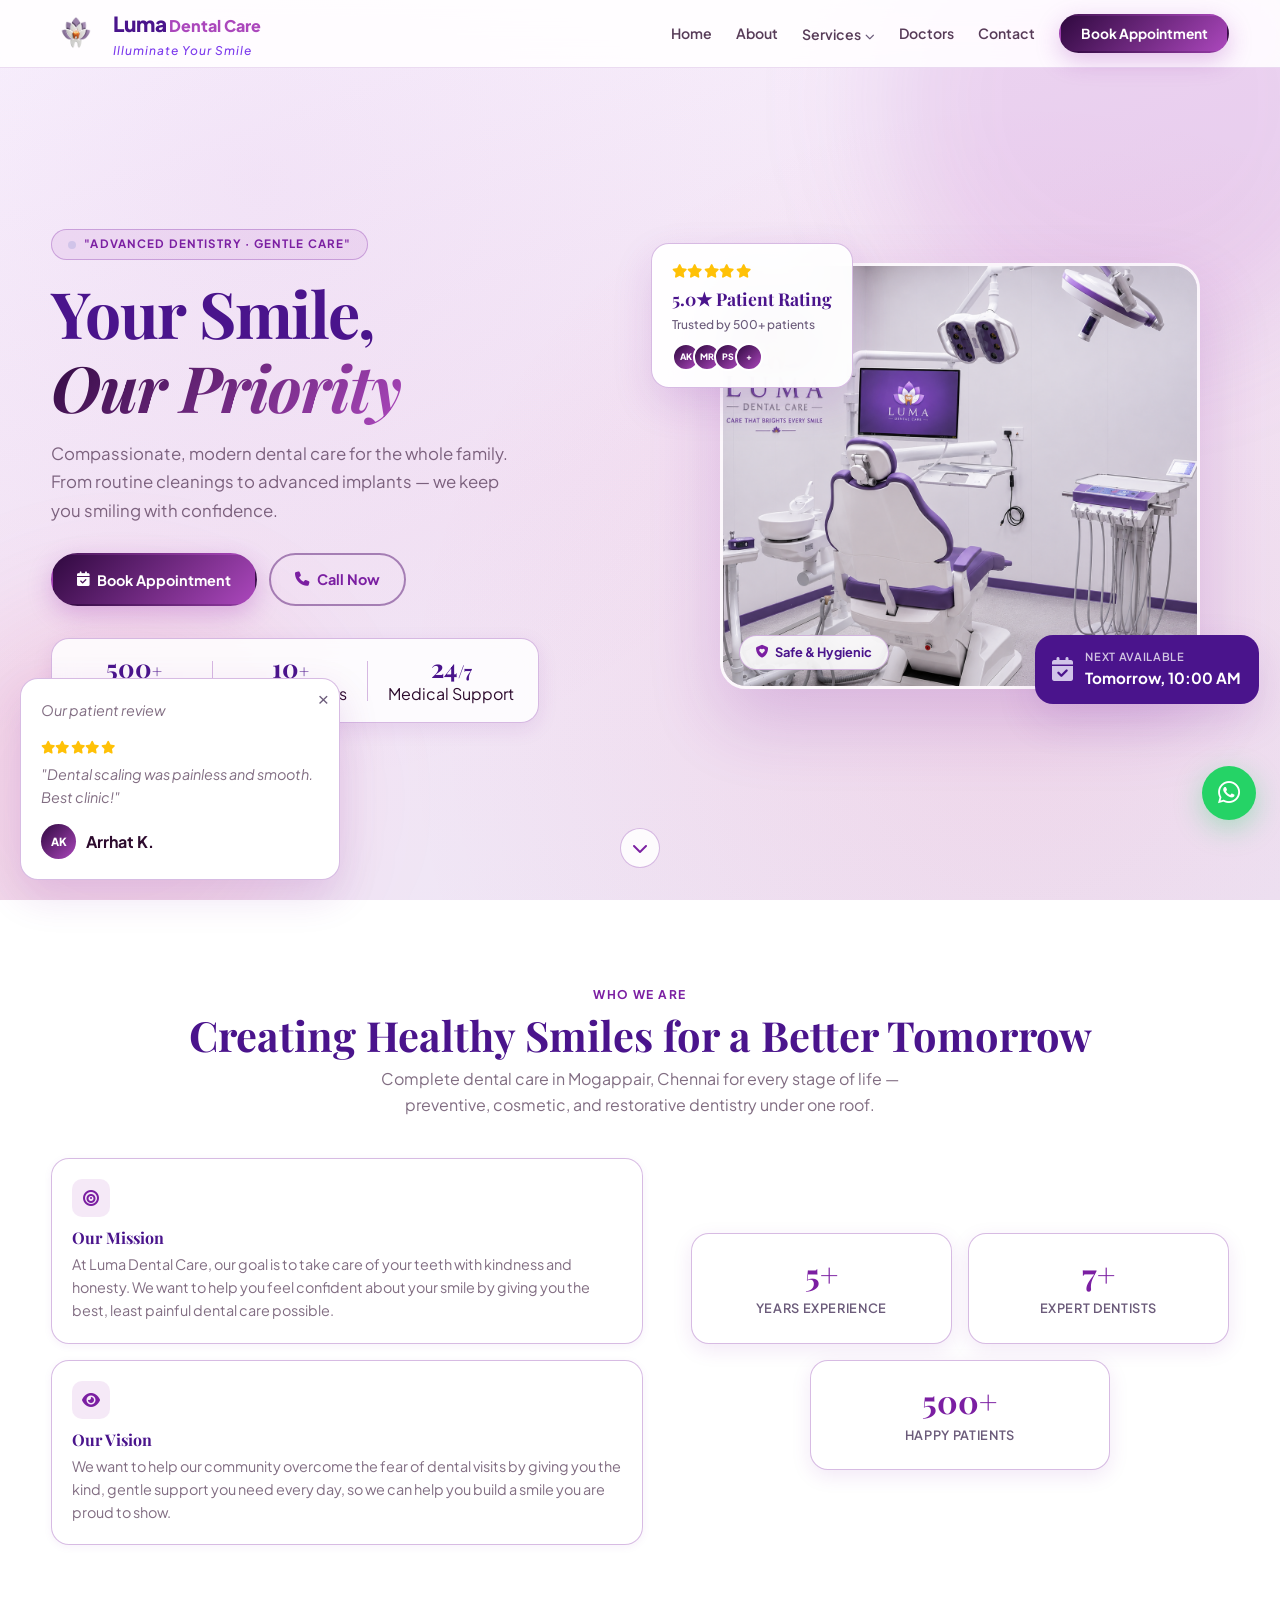
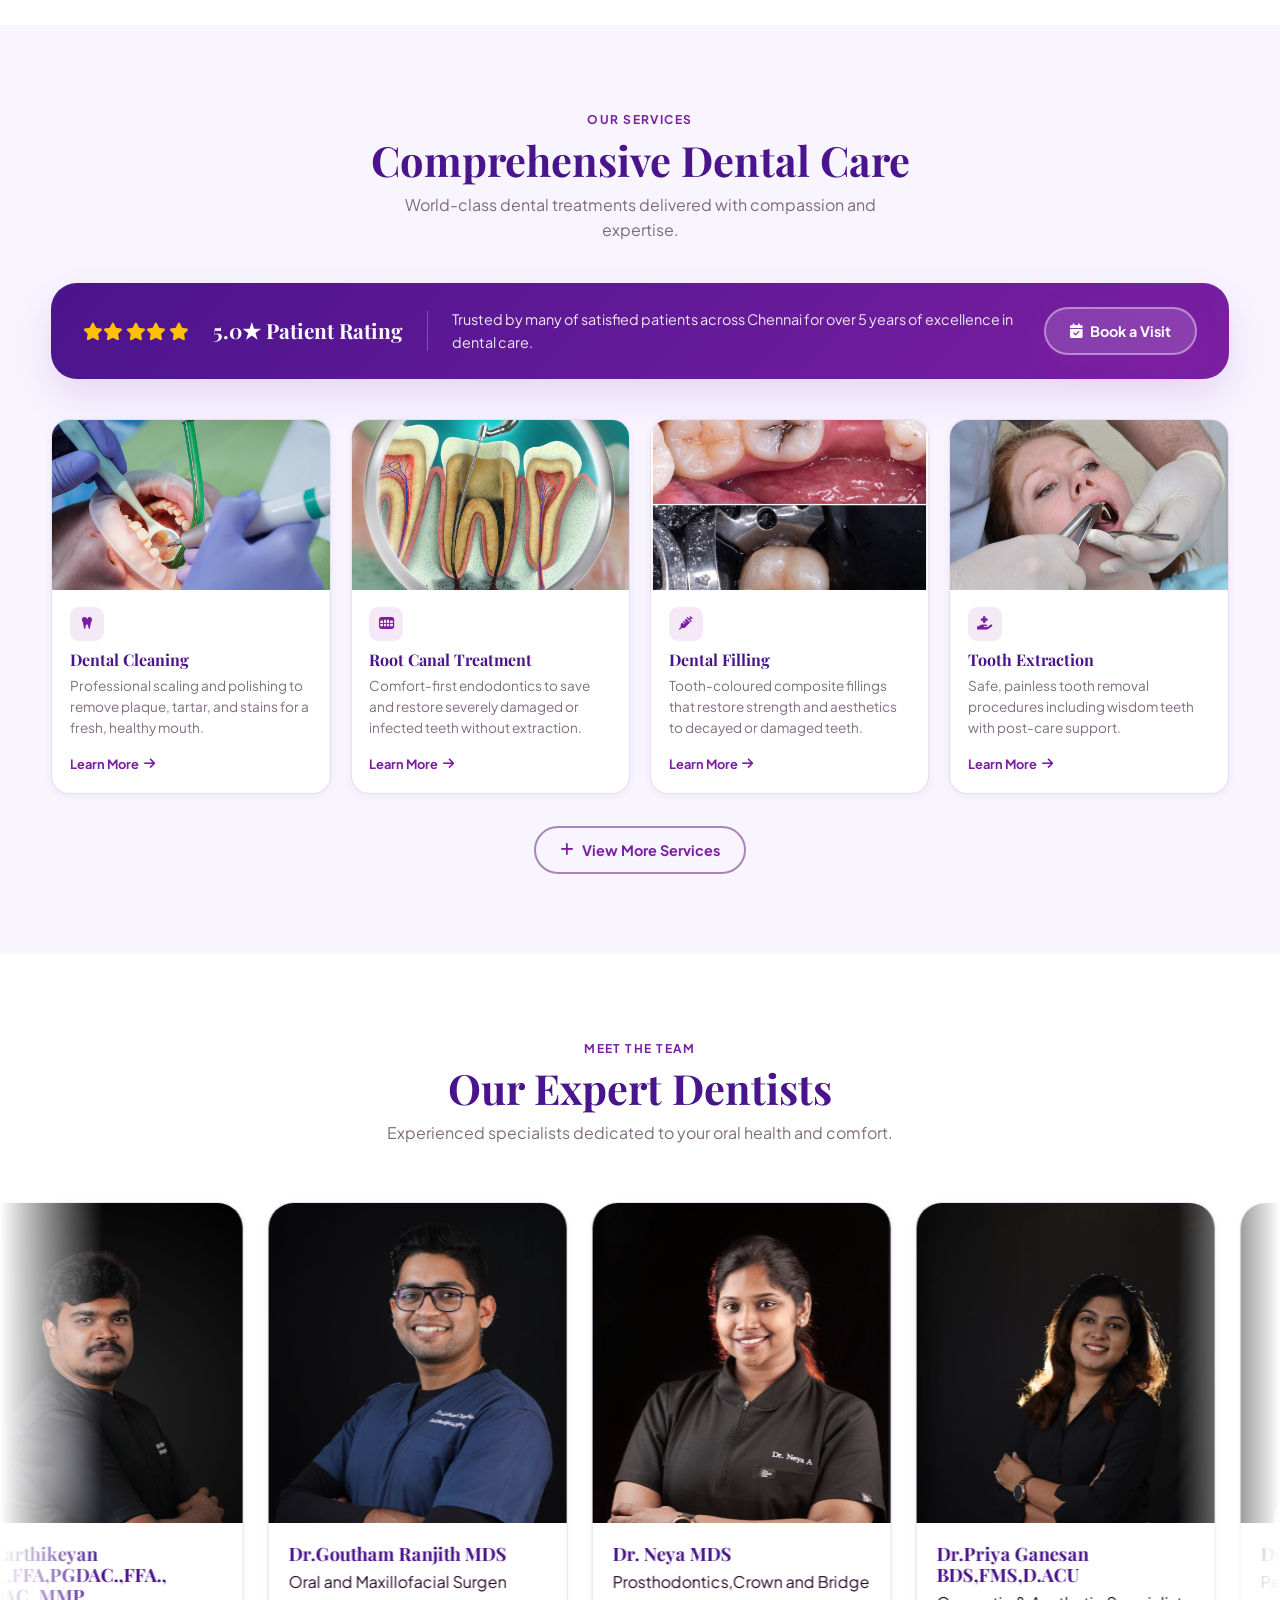
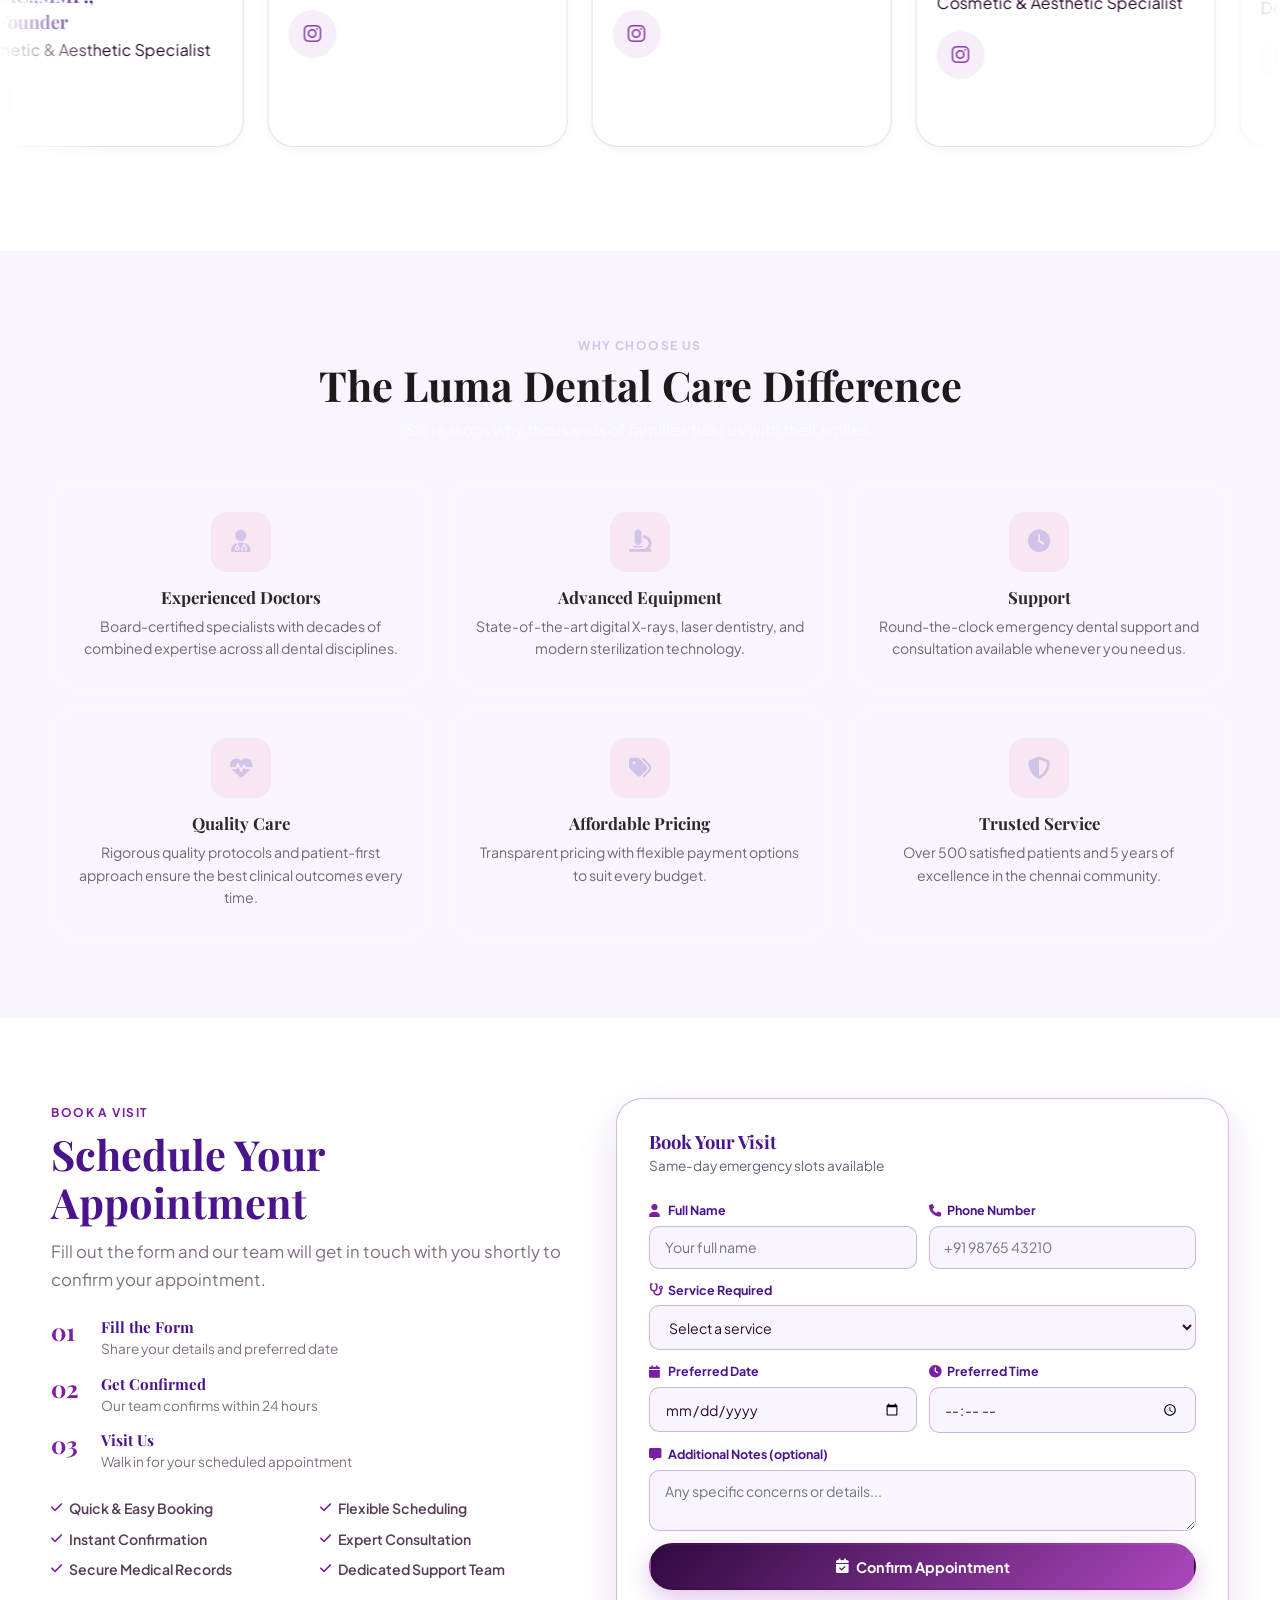
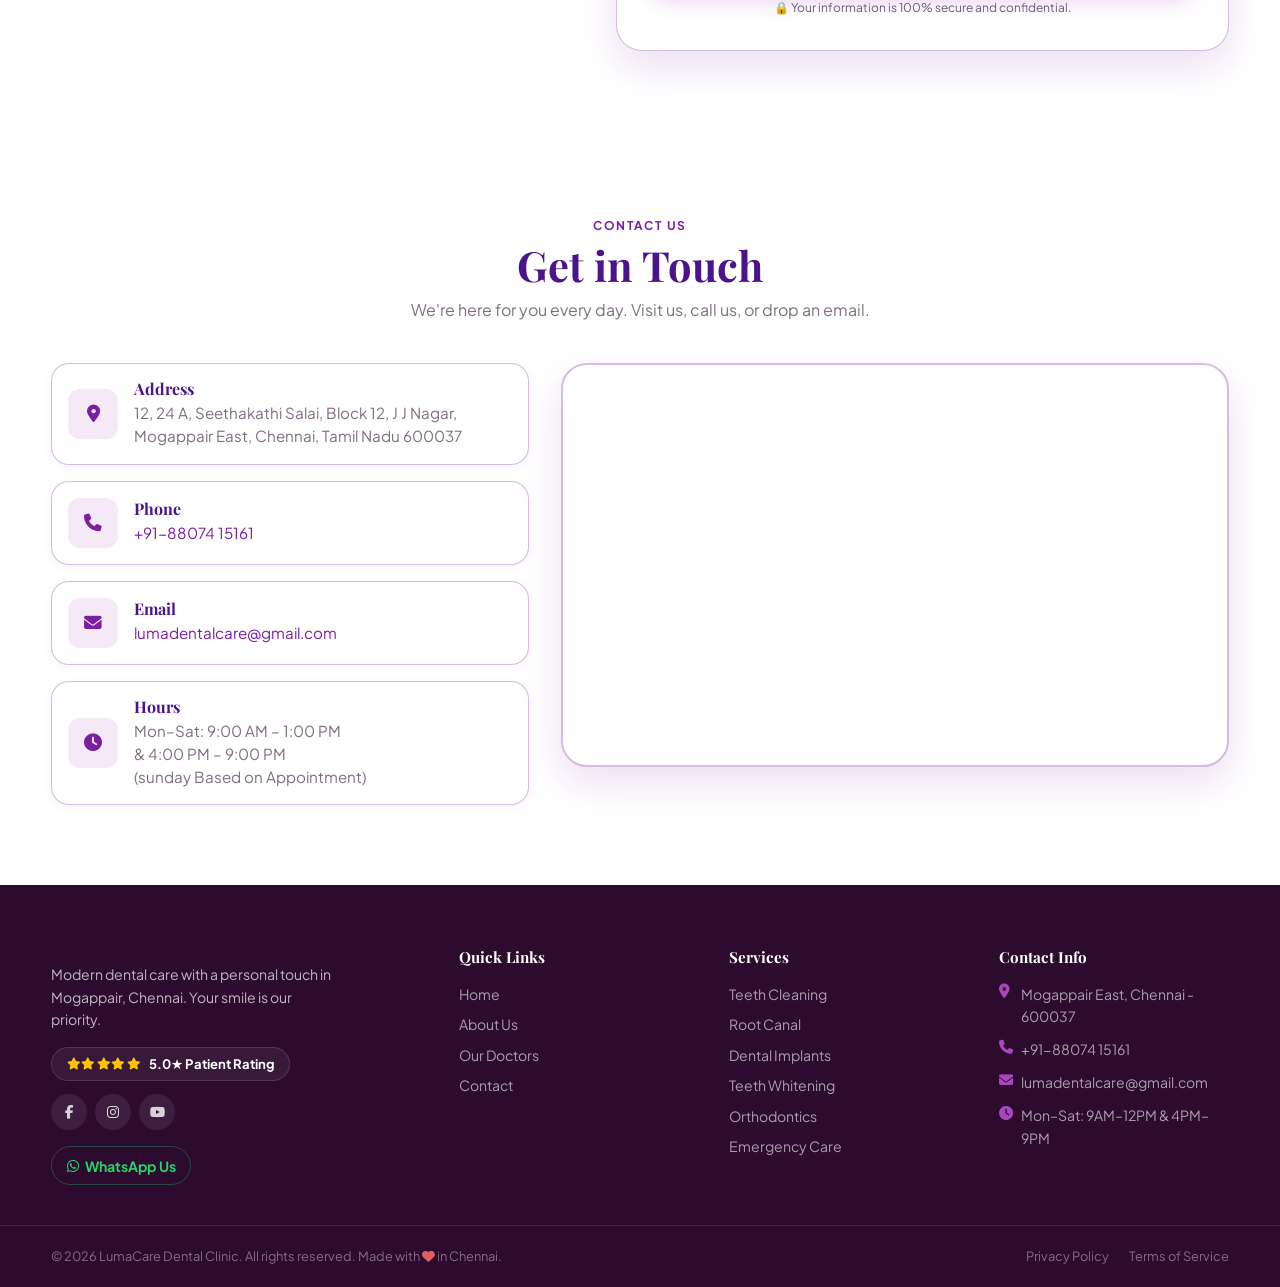
==== commit e3fe4db7: "Updated live project changes" ====
--- a/index.html
+++ b/index.html
@@ -3,8 +3,8 @@
 <head>
   <meta charset="UTF-8" />
   <meta name="viewport" content="width=device-width, initial-scale=1.0" />
-  <meta name="description" content="LumaCare Dental Clinic — modern dental care including cleaning, implants, whitening, orthodontics and emergency dental services in Mogappair, Chennai." />
-  <title>LumaCare Dental Clinic — Your Smile, Our Priority</title>
+  <meta name="description" content="Luma Dental Care — modern dental care including cleaning, implants, whitening, orthodontics and emergency dental services in Mogappair, Chennai." />
+  <title>Luma Dental Care— Your Smile, Our Priority</title>
 
   <link rel="preconnect" href="https://fonts.googleapis.com" />
   <link rel="preconnect" href="https://fonts.gstatic.com" crossorigin />
@@ -18,10 +18,10 @@
   <!-- ===== NAVBAR ===== -->
   <header class="navbar" id="navbar">
     <div class="container nav-inner">
-      <a href="#home" class="logo" aria-label="LumaCare Dental home">
+      <a href="#home" class="logo" aria-label="Luma Dental Care home">
         <div class="logo">
           <div class="logo-icon-wrap">
-            <img src="images/luma.png" alt="LumaCare Logo" class="logo-img">
+            <img src="images/luma.png" alt="Luma Dental Care Logo" class="logo-img">
           </div>
           <div class="logo-content">
             <div class="logo-text">
@@ -96,7 +96,7 @@
           </div>
           <div class="hstat-divider"></div>
           <div class="hstat">
-            <div class="hstat-num">12<span>/7</span></div>
+            <div class="hstat-num">24<span>/7</span></div>
             <div class="hstat-lbl">Medical Support</div>
           </div>
         </div>
@@ -154,7 +154,7 @@
             <div class="mv-card">
               <div class="mv-icon"><i class="fa-solid fa-bullseye"></i></div>
               <h4>Our Mission</h4>
-              <p>At LumaCare, our goal is to take care of your teeth with kindness and honesty. We want to help you feel confident about your smile by giving you the best, least painful dental care possible.</p>
+              <p>At Luma Dental Care, our goal is to take care of your teeth with kindness and honesty. We want to help you feel confident about your smile by giving you the best, least painful dental care possible.</p>
             </div>
             <div class="mv-card">
               <div class="mv-icon"><i class="fa-solid fa-eye"></i></div>
@@ -202,7 +202,7 @@
         </div>  
         <div class="src-score">5.0★ Patient Rating</div>
         <div class="src-divider"></div>
-        <p class="src-text">Trusted by Many of satisfied patients across Chennai for over 5 years of excellence in dental care.</p>
+        <p class="src-text">Trusted by many of satisfied patients across Chennai for over 5 years of excellence in dental care.</p>
         <button class="btn btn-primary" id="servicesBookBtn"><i class="fa-solid fa-calendar-check"></i> Book a Visit</button>
       </div>
 
@@ -423,7 +423,7 @@
     <div class="container">
       <div class="section-head reveal">
         <span class="eyebrow">Why Choose Us</span>
-        <h2>The LumaCare Difference</h2>
+        <h2>The Luma Dental Care Difference</h2>
         <p class="section-sub">Six reasons why thousands of families trust us with their smiles.</p>
       </div>
       <div class="why-grid">
@@ -454,7 +454,7 @@
         <div class="why-card reveal">
           <div class="why-icon-wrap"><i class="fa-solid fa-shield-halved"></i></div>
           <h3>Trusted Service</h3>
-          <p>Over 5,000 satisfied patients and 5 years of excellence in the Mogappair community.</p>
+          <p>Over 500  satisfied patients and 5 years of excellence in the chennai community.</p>
         </div>
       </div>
     </div>
@@ -466,7 +466,8 @@
       <div class="appt-info reveal">
         <span class="eyebrow">Book a Visit</span>
         <h2>Schedule Your Appointment</h2>
-        <p class="lead">Ready to take the first step toward a healthier smile? Fill out the form and our team will confirm your visit within 24 hours.</p>
+        <!-- <p class="lead">Ready to take the first step toward a healthier smile? Fill out the form and our team will confirm your visit within 24 hours.</p> -->
+   <p class="lead"> Fill out the form and our team will get in touch with you shortly to confirm your appointment.</p>
 
         <div class="appt-process">
           <div class="ap-step">
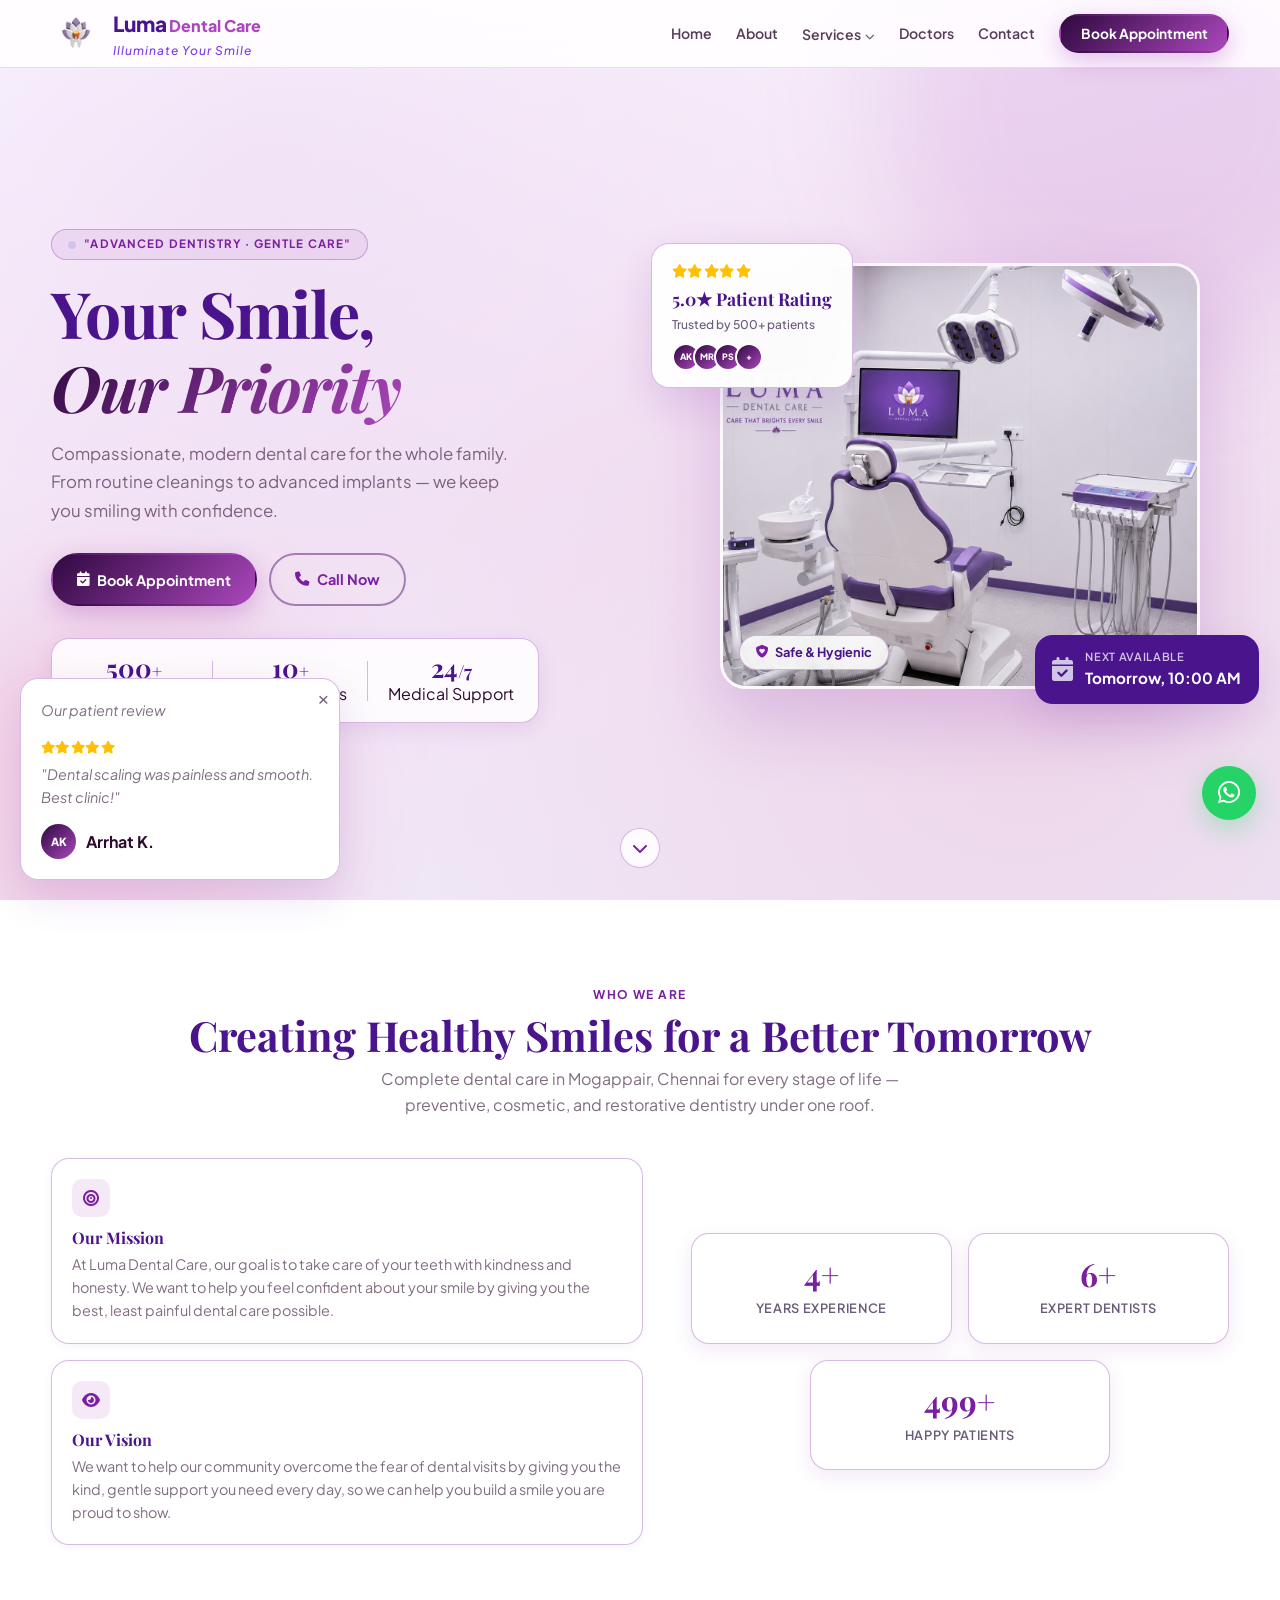
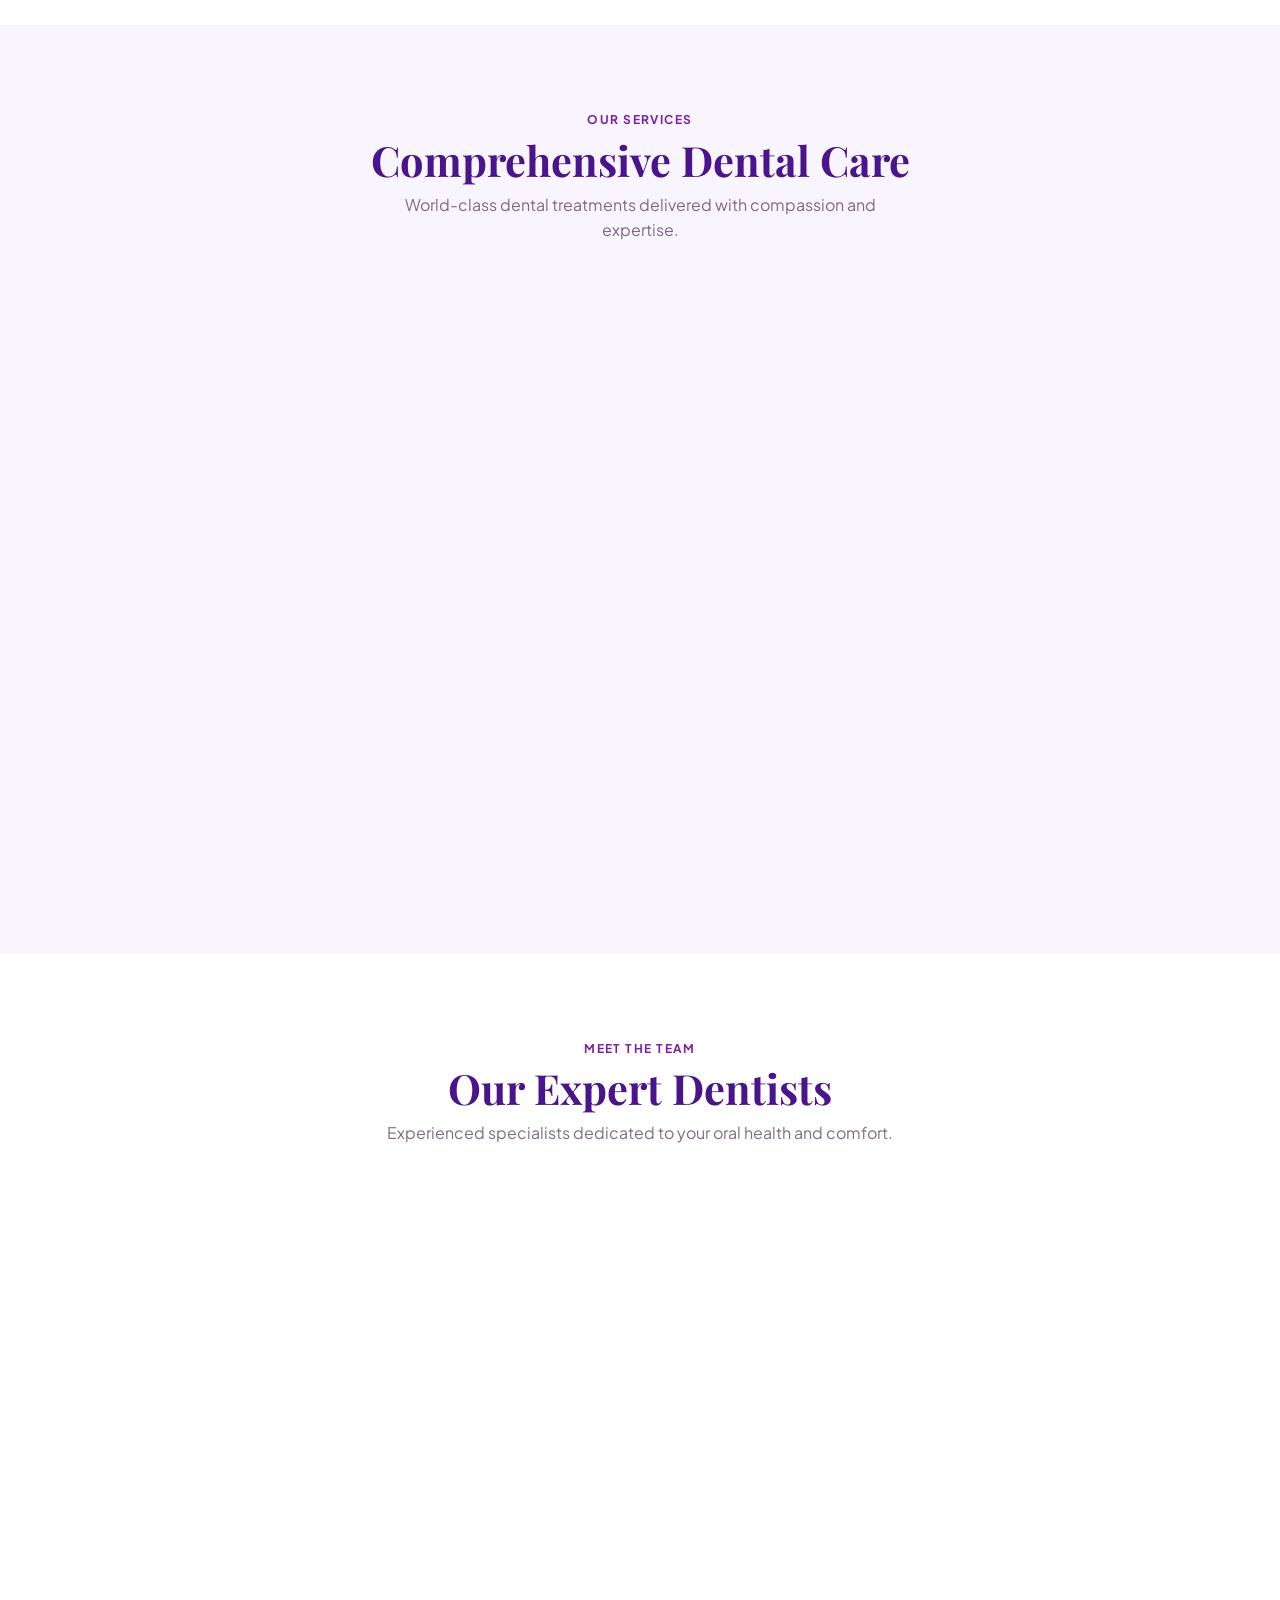
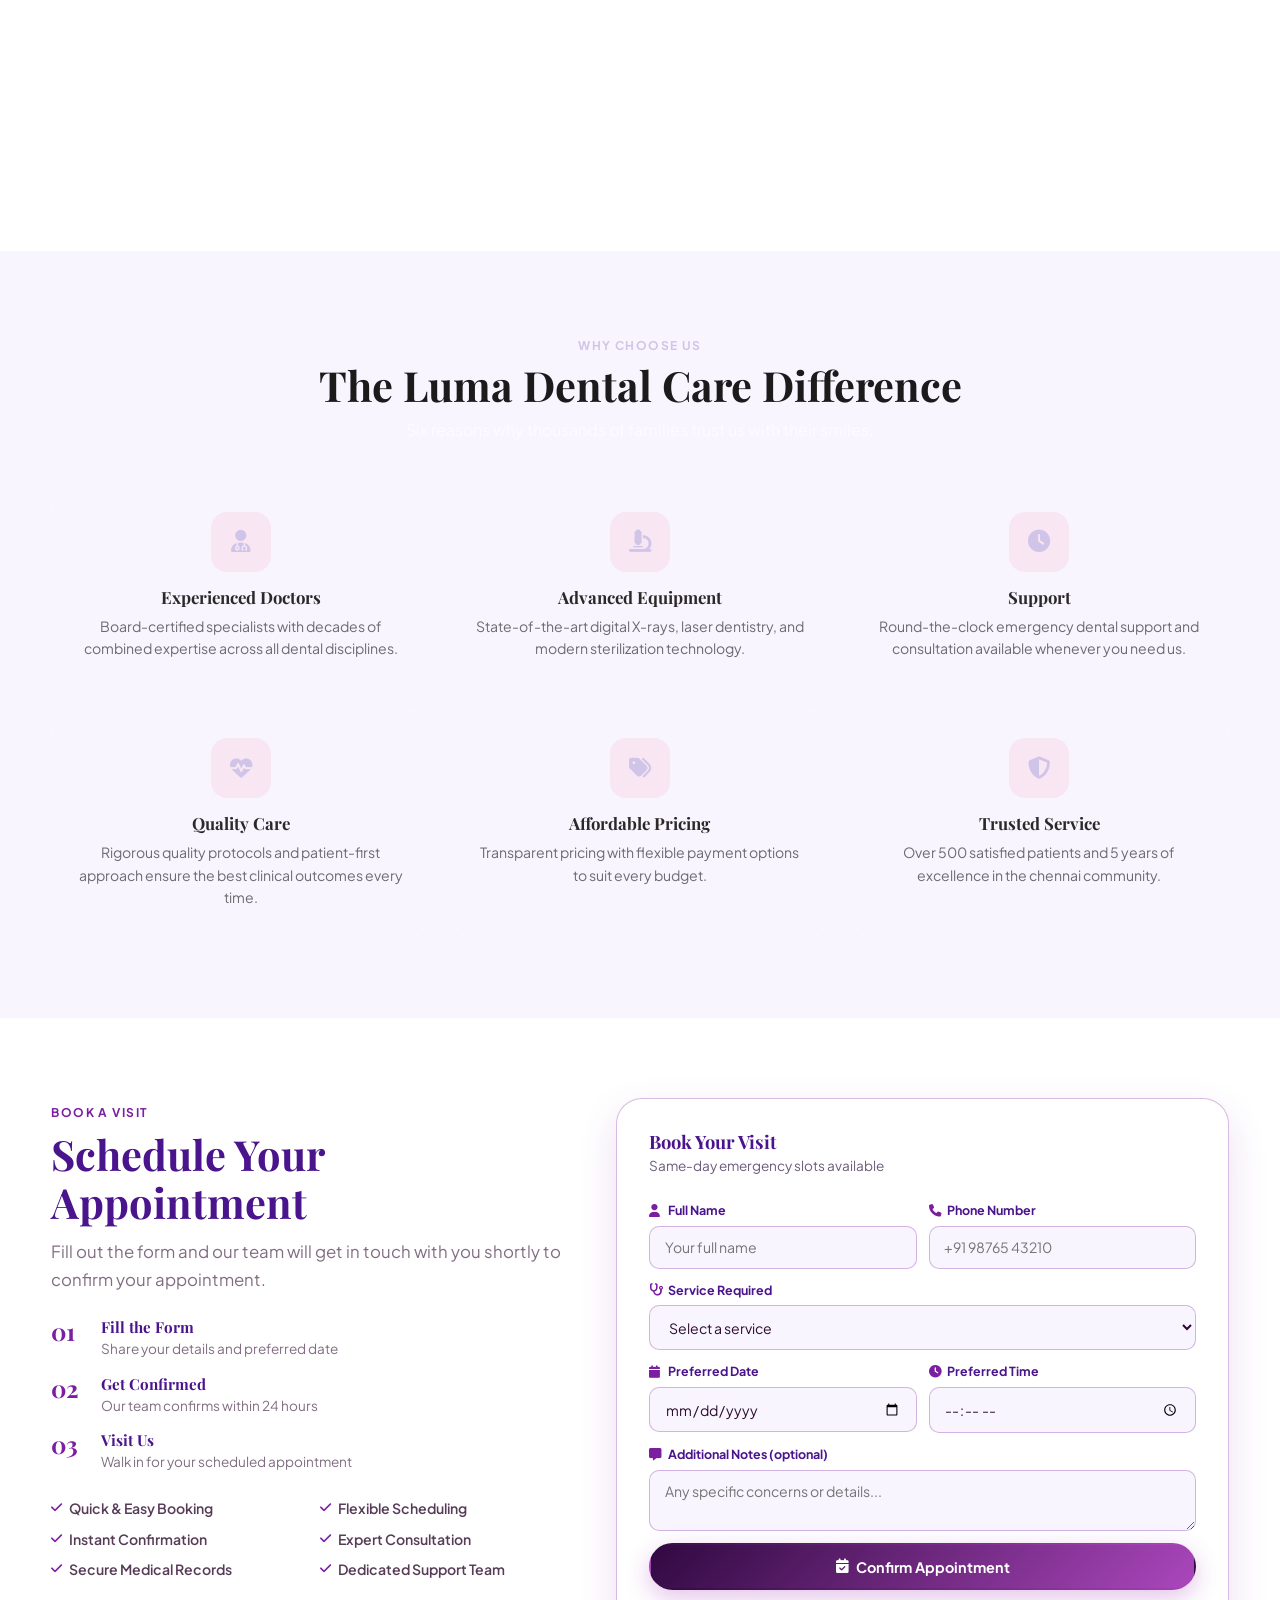
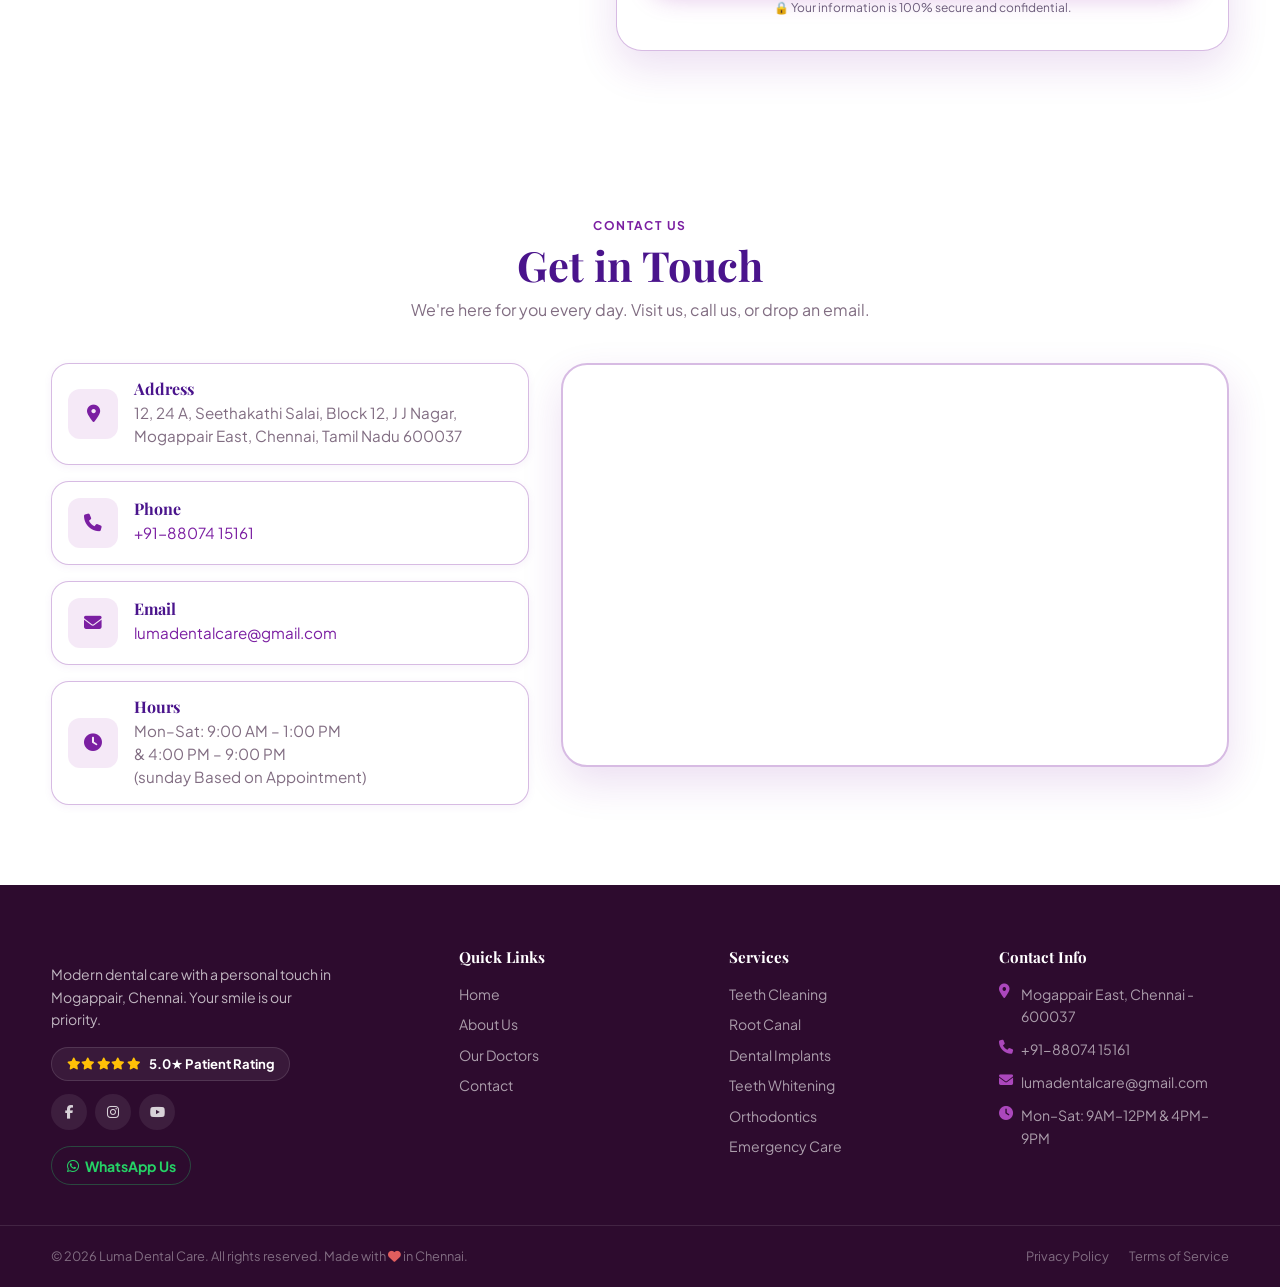
==== commit 5bc36114: "Updated live project changes" ====
--- a/index.html
+++ b/index.html
@@ -656,7 +656,7 @@
     </div>
     <div class="footer-bottom">
       <div class="container">
-        <p>© <span id="year"></span> LumaCare Dental Clinic. All rights reserved. Made with <i class="fa-solid fa-heart" style="color:#e05e5e"></i> in Chennai.</p>
+        <p>© <span id="year"></span> Luma Dental Care. All rights reserved. Made with <i class="fa-solid fa-heart" style="color:#e05e5e"></i> in Chennai.</p>
         <div class="footer-bottom-links">
           <a href="PrivacyPolicy.html">Privacy Policy</a>
           <a href="terms-of-services.html">Terms of Service</a>
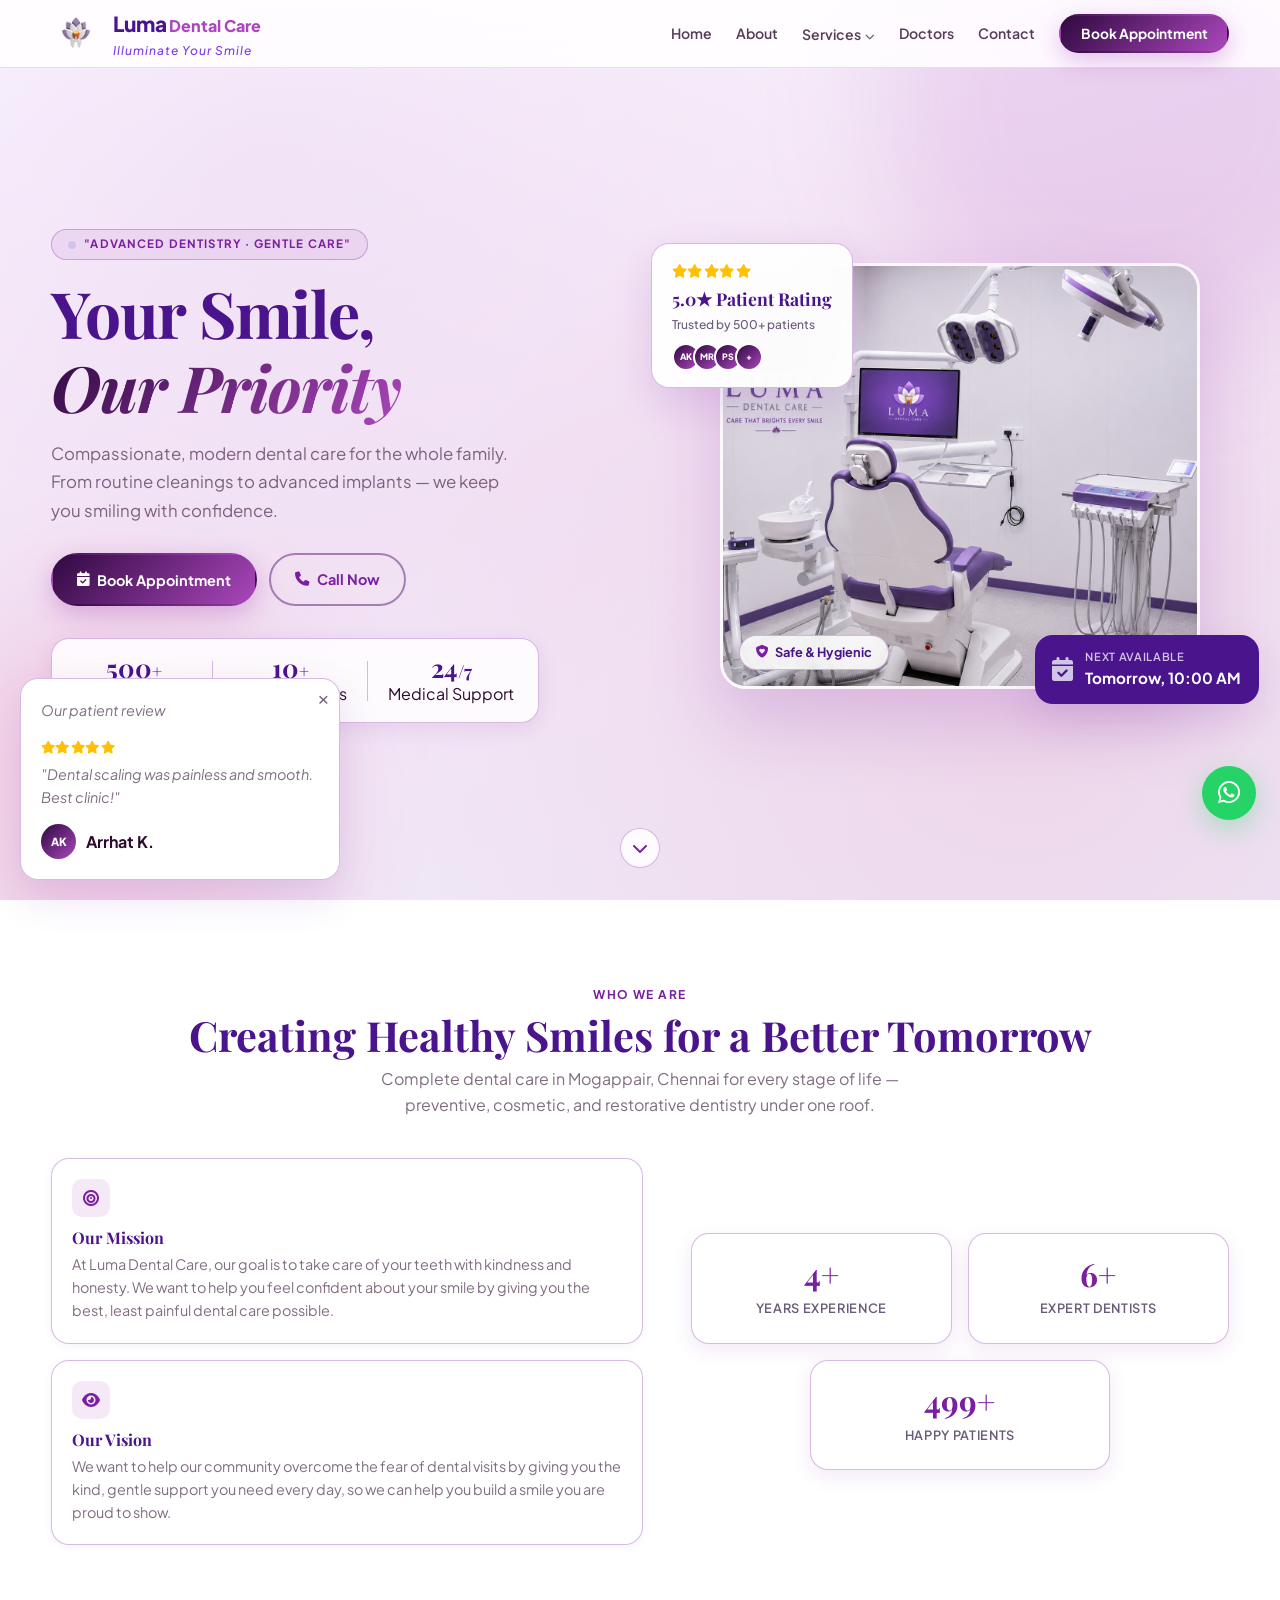
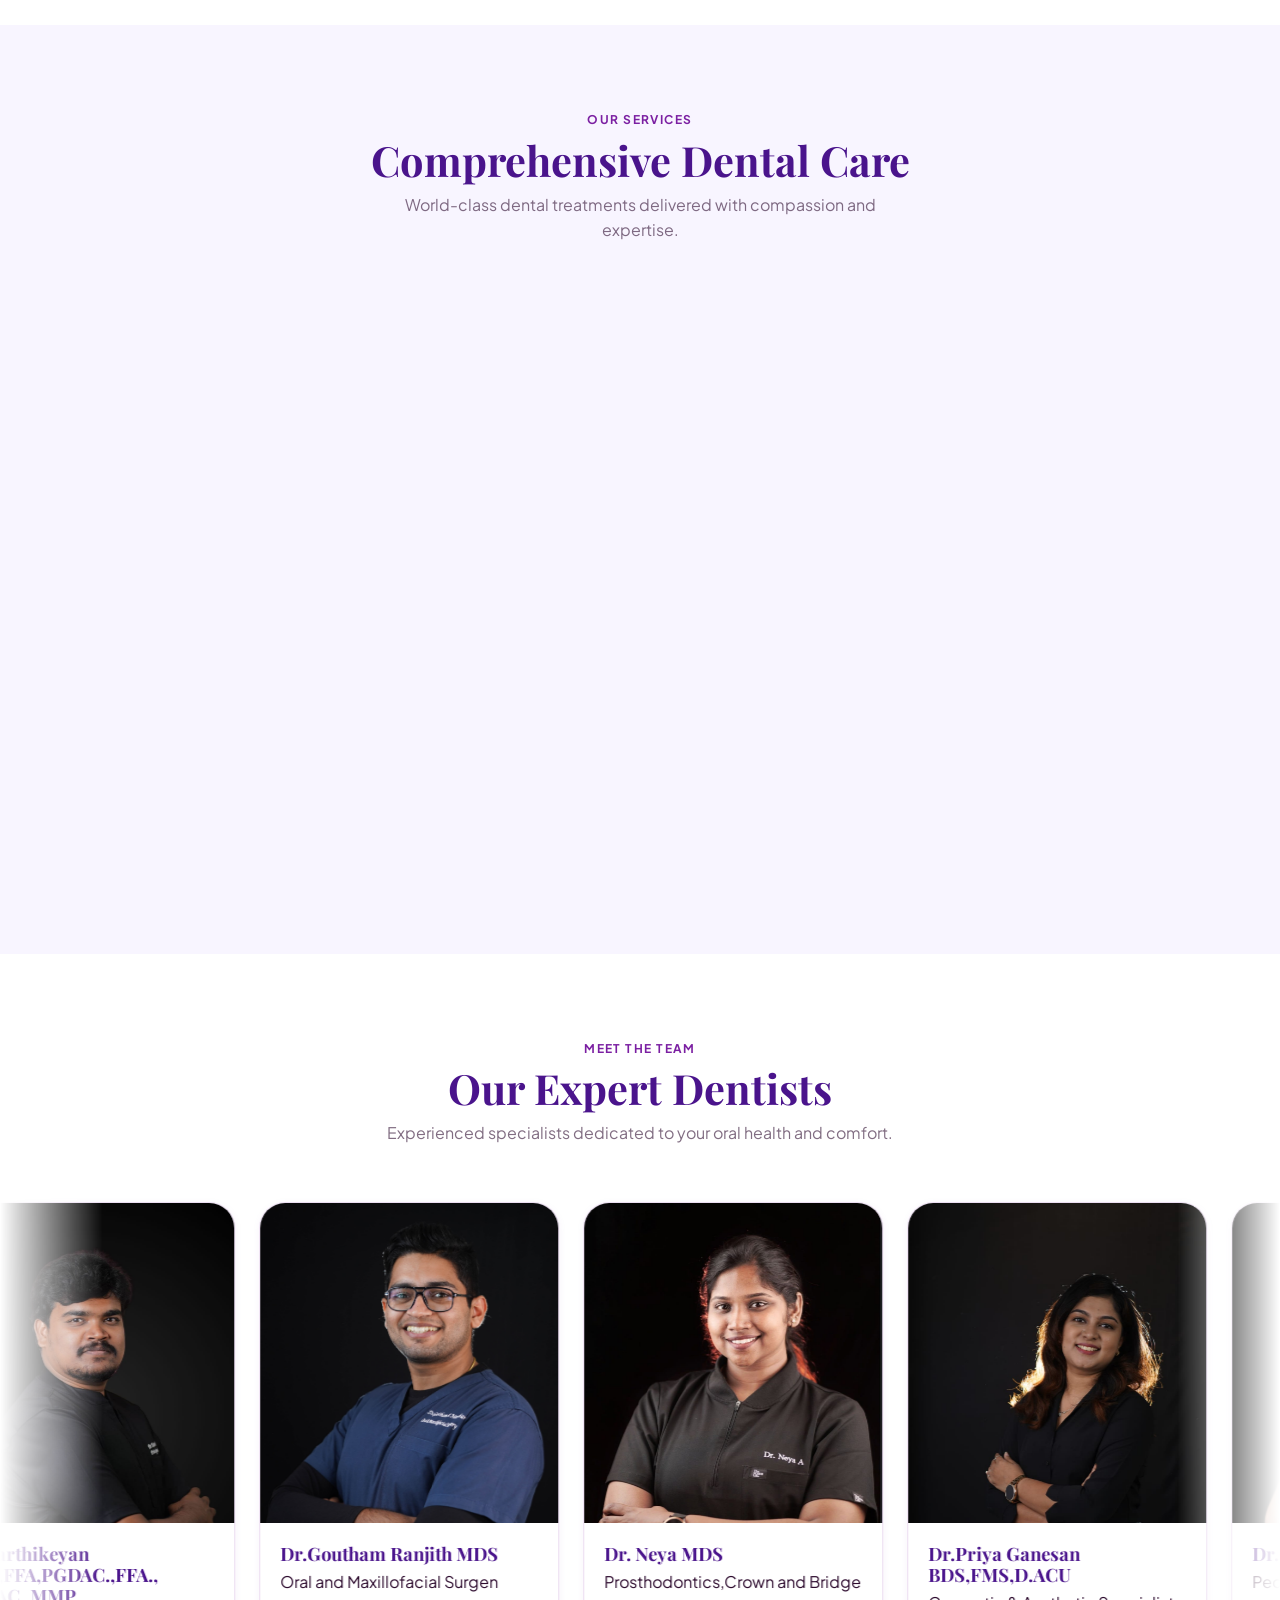
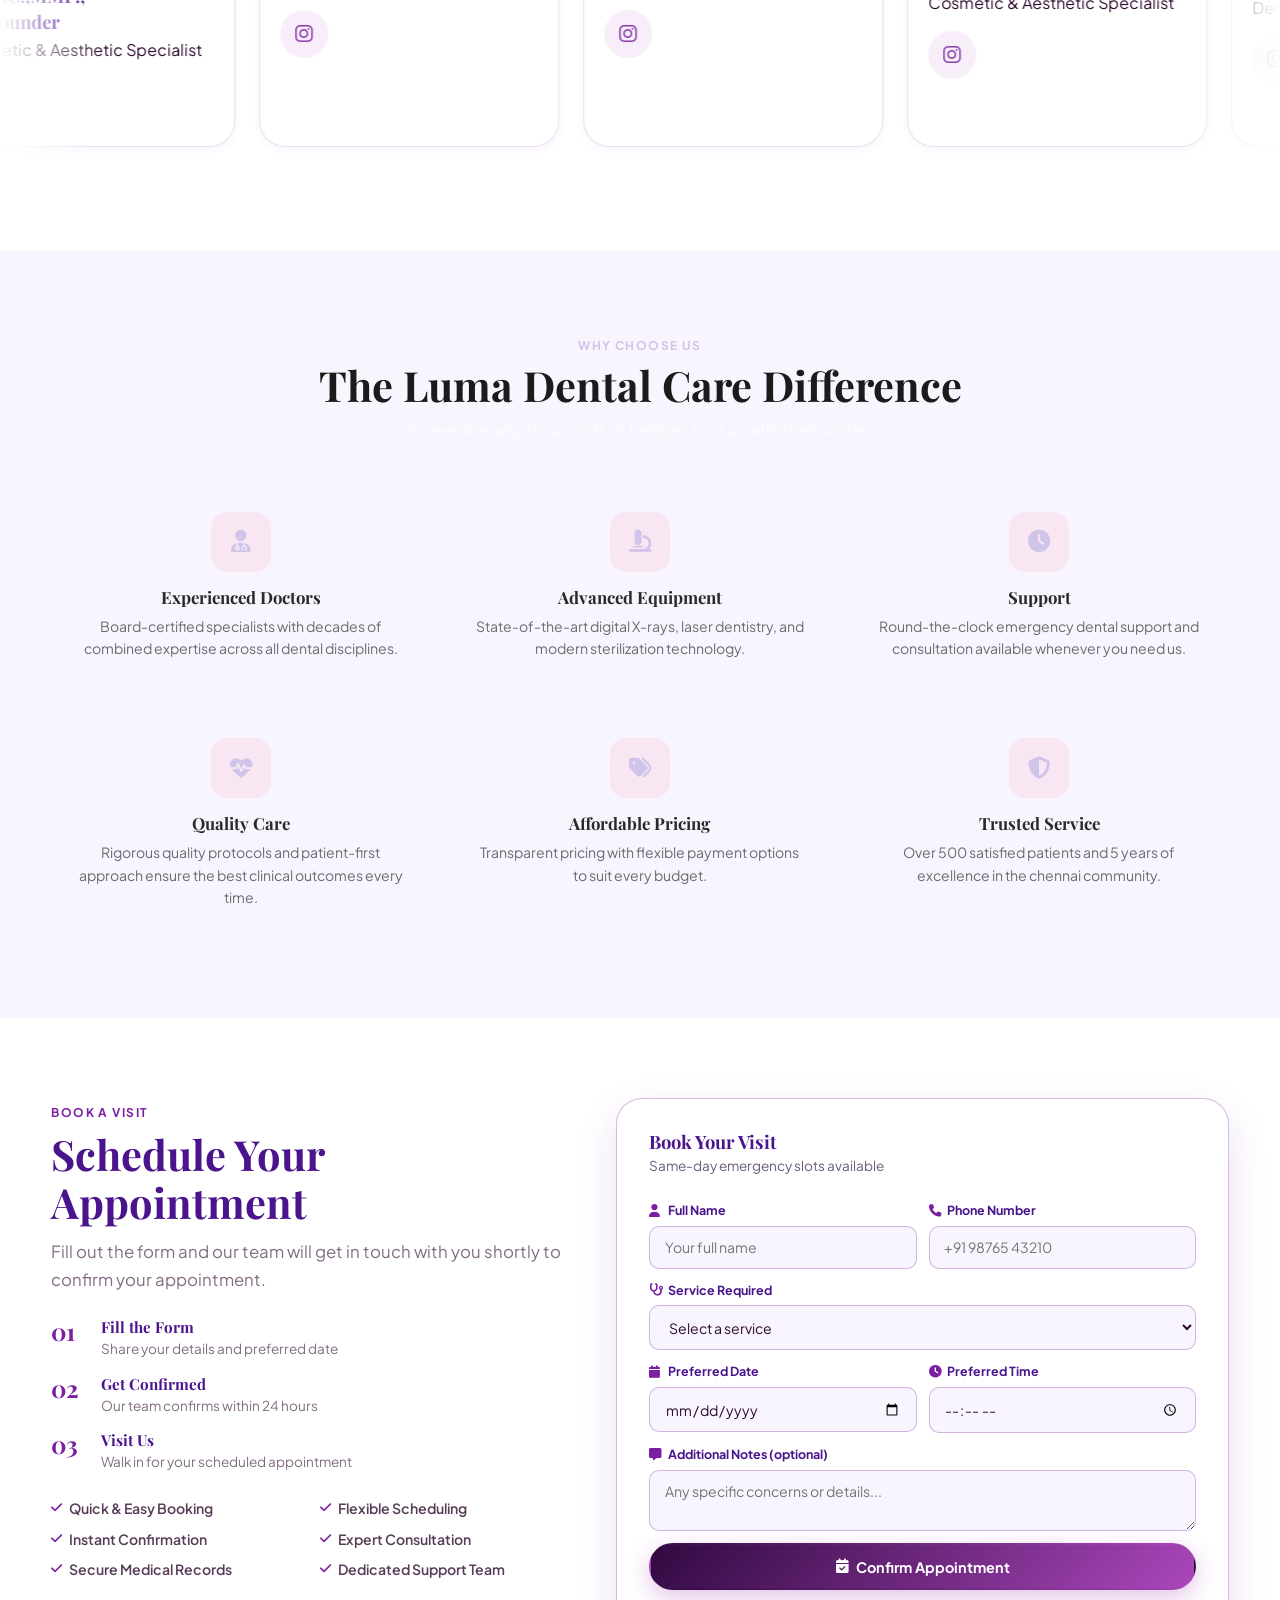
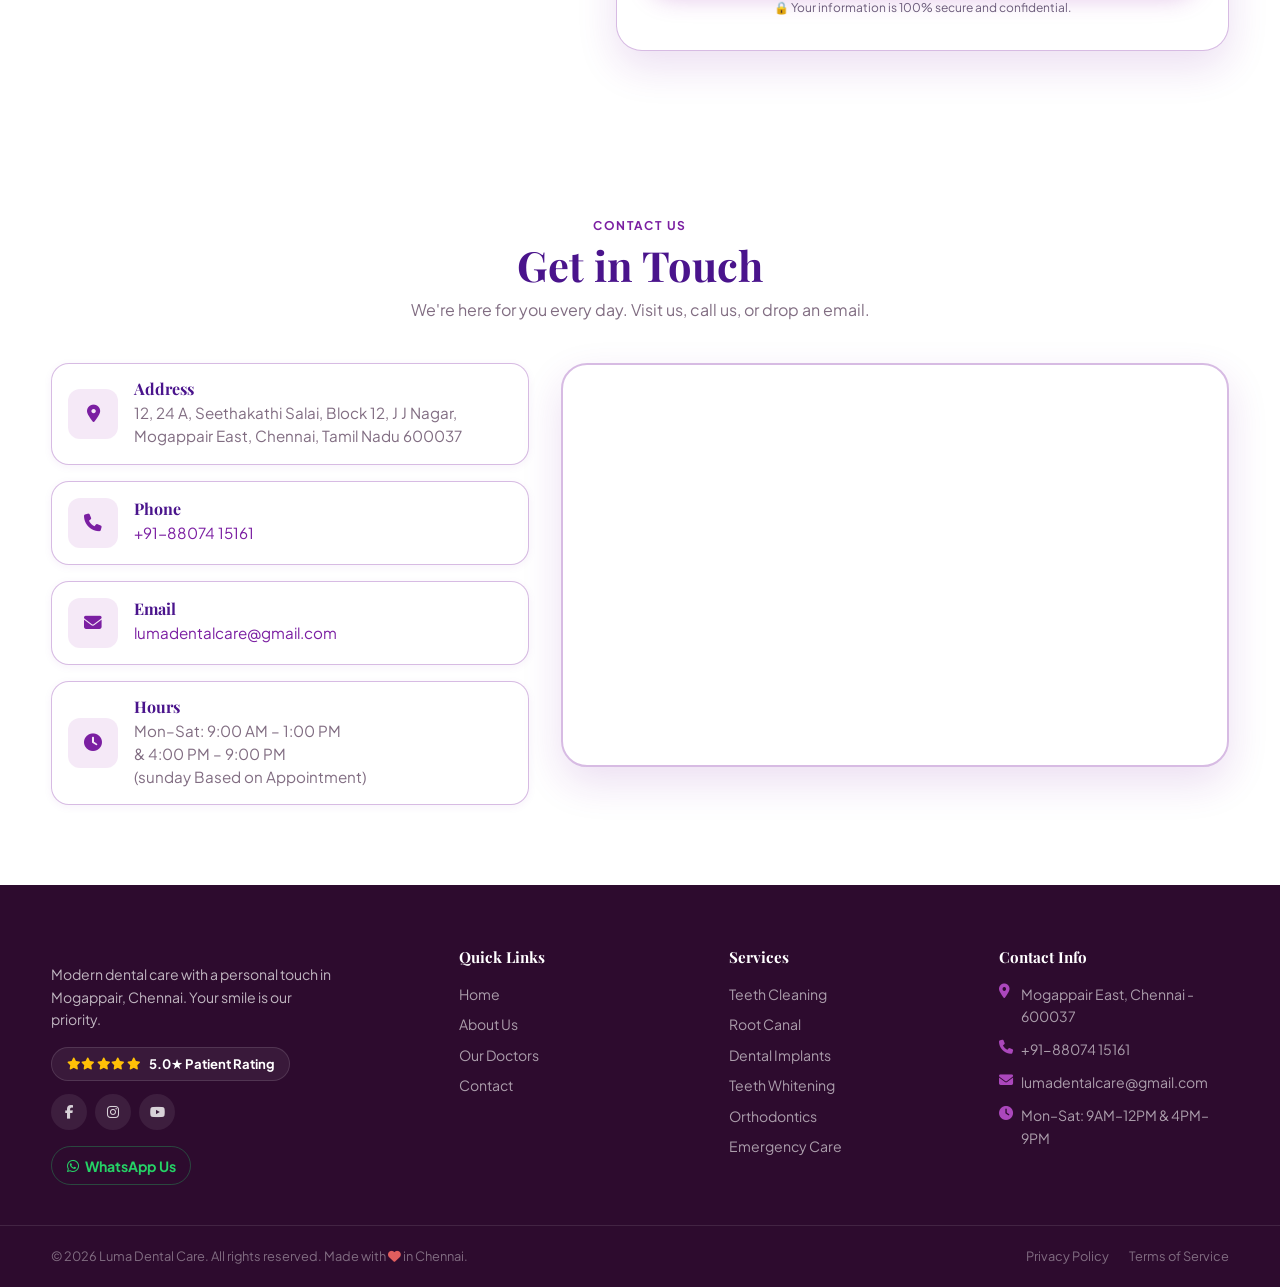
==== commit 538ff0e2: "Update website" ====
--- a/index.html
+++ b/index.html
@@ -398,7 +398,24 @@
             </div>
           </div>
         </article>
-    <!-- doctor 6 -->
+ <!-- doctor 6 -->
+             <article class="doctor-card">
+          <div class="dc-photo">
+            <img src="images/Doctors/kreethipriya.jpeg" alt="Dr.Keerthi Priya" />
+            <!-- <div class="dc-badge"> Pediactric and Preventive Dentistry</div> -->
+          </div>
+          <div class="dc-info">
+            <h3> Dr.Keerthi priya MDS</h3>
+            <p>Prosthodontics,Crown and Bridge</p>
+            <!-- <p class="dc-role"><i class=" fa-solid fa-circle-check"></i> 11 Years Experience</p> -->
+            <div class="dc-socials">
+              <!-- <a href="#" aria-label="Facebook"><i class="fa-brands fa-facebook-f"></i></a> -->
+              <a href="#" aria-label="Instagram"><i class="fa-brands fa-instagram"></i></a>
+            </div>
+          </div>
+        </article>
+
+    <!-- doctor 7 -->
     <article class="doctor-card">
           <div class="dc-photo">
             <img src="images/Doctors/Dr.Mahesh Kumar MDS(Orthodontics).jpeg" alt="Orthodontics and Dentofacial orthopaedics" />
@@ -652,7 +669,7 @@
             <li><i class="fa-solid fa-clock"></i> Mon–Sat: 9AM–12PM &amp; 4PM–9PM</li>
           </ul>
         </div>
-      </div>
+      </div> 
     </div>
     <div class="footer-bottom">
       <div class="container">
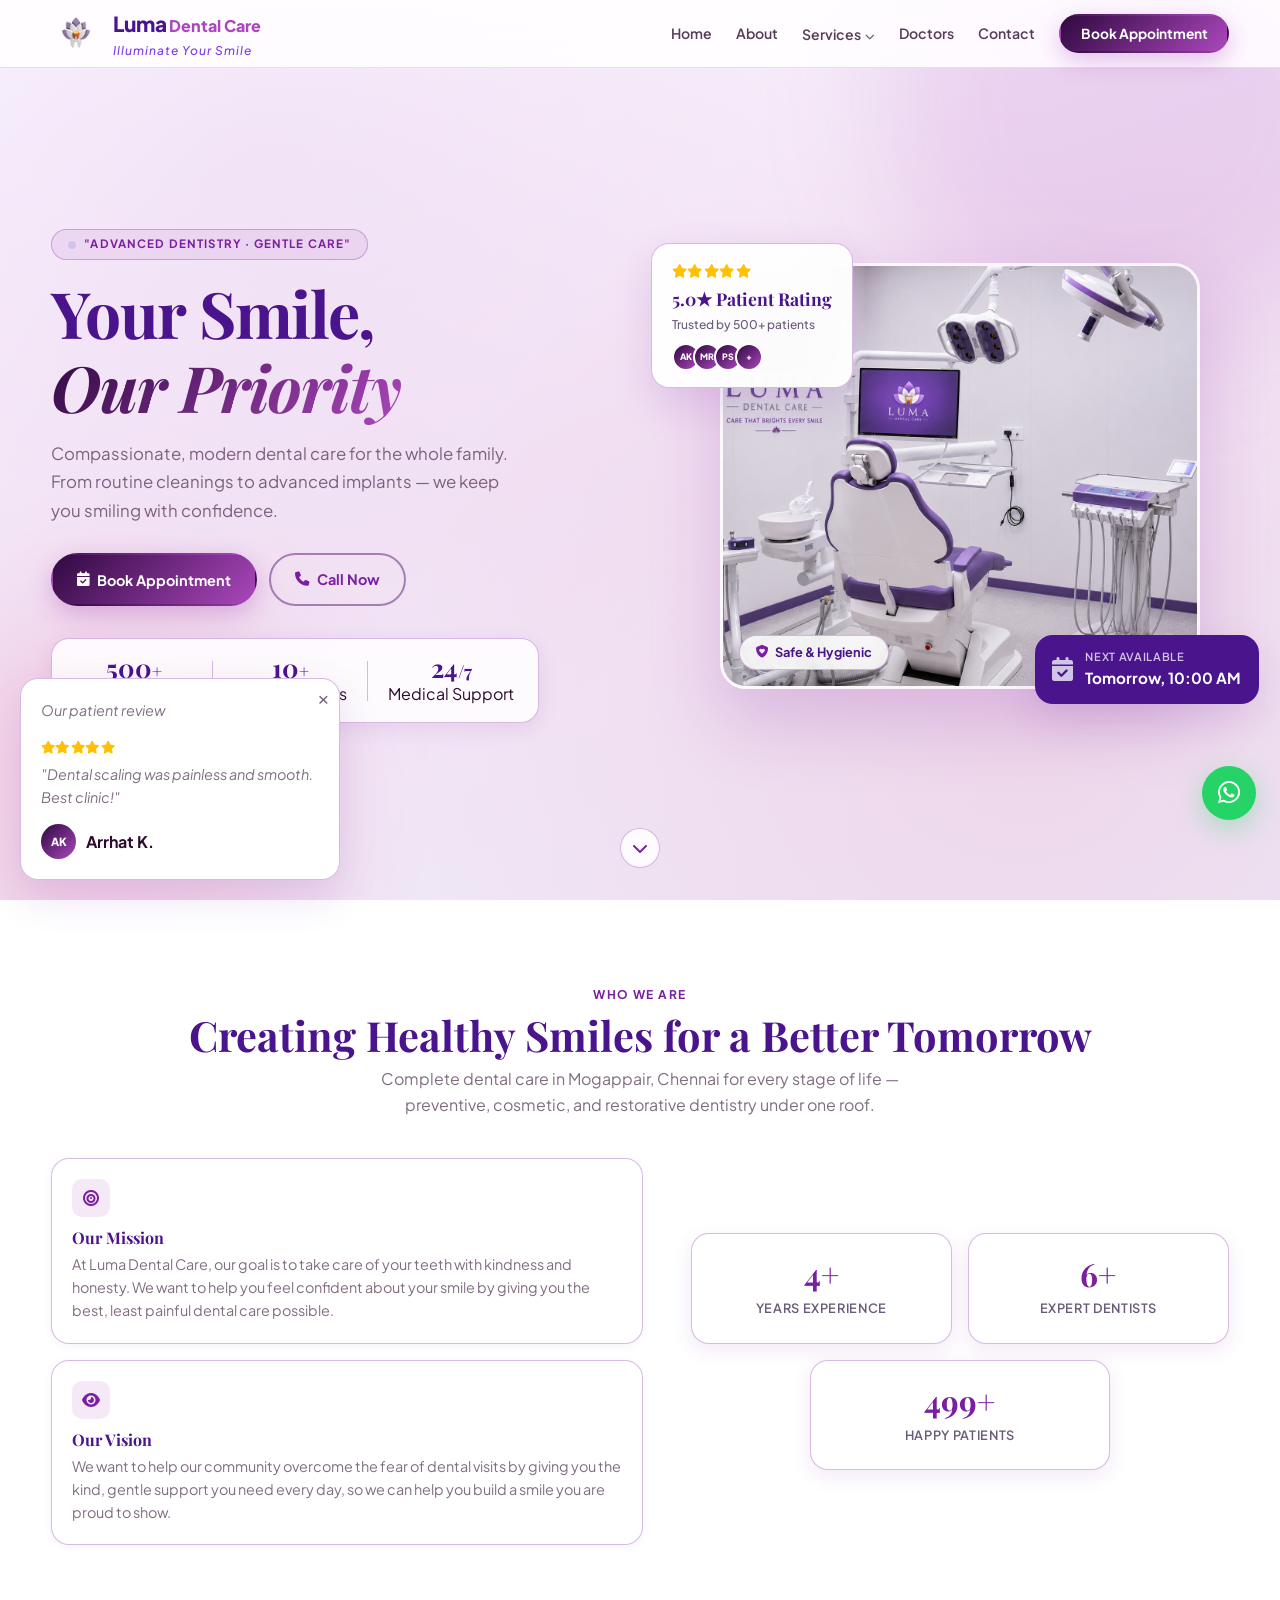
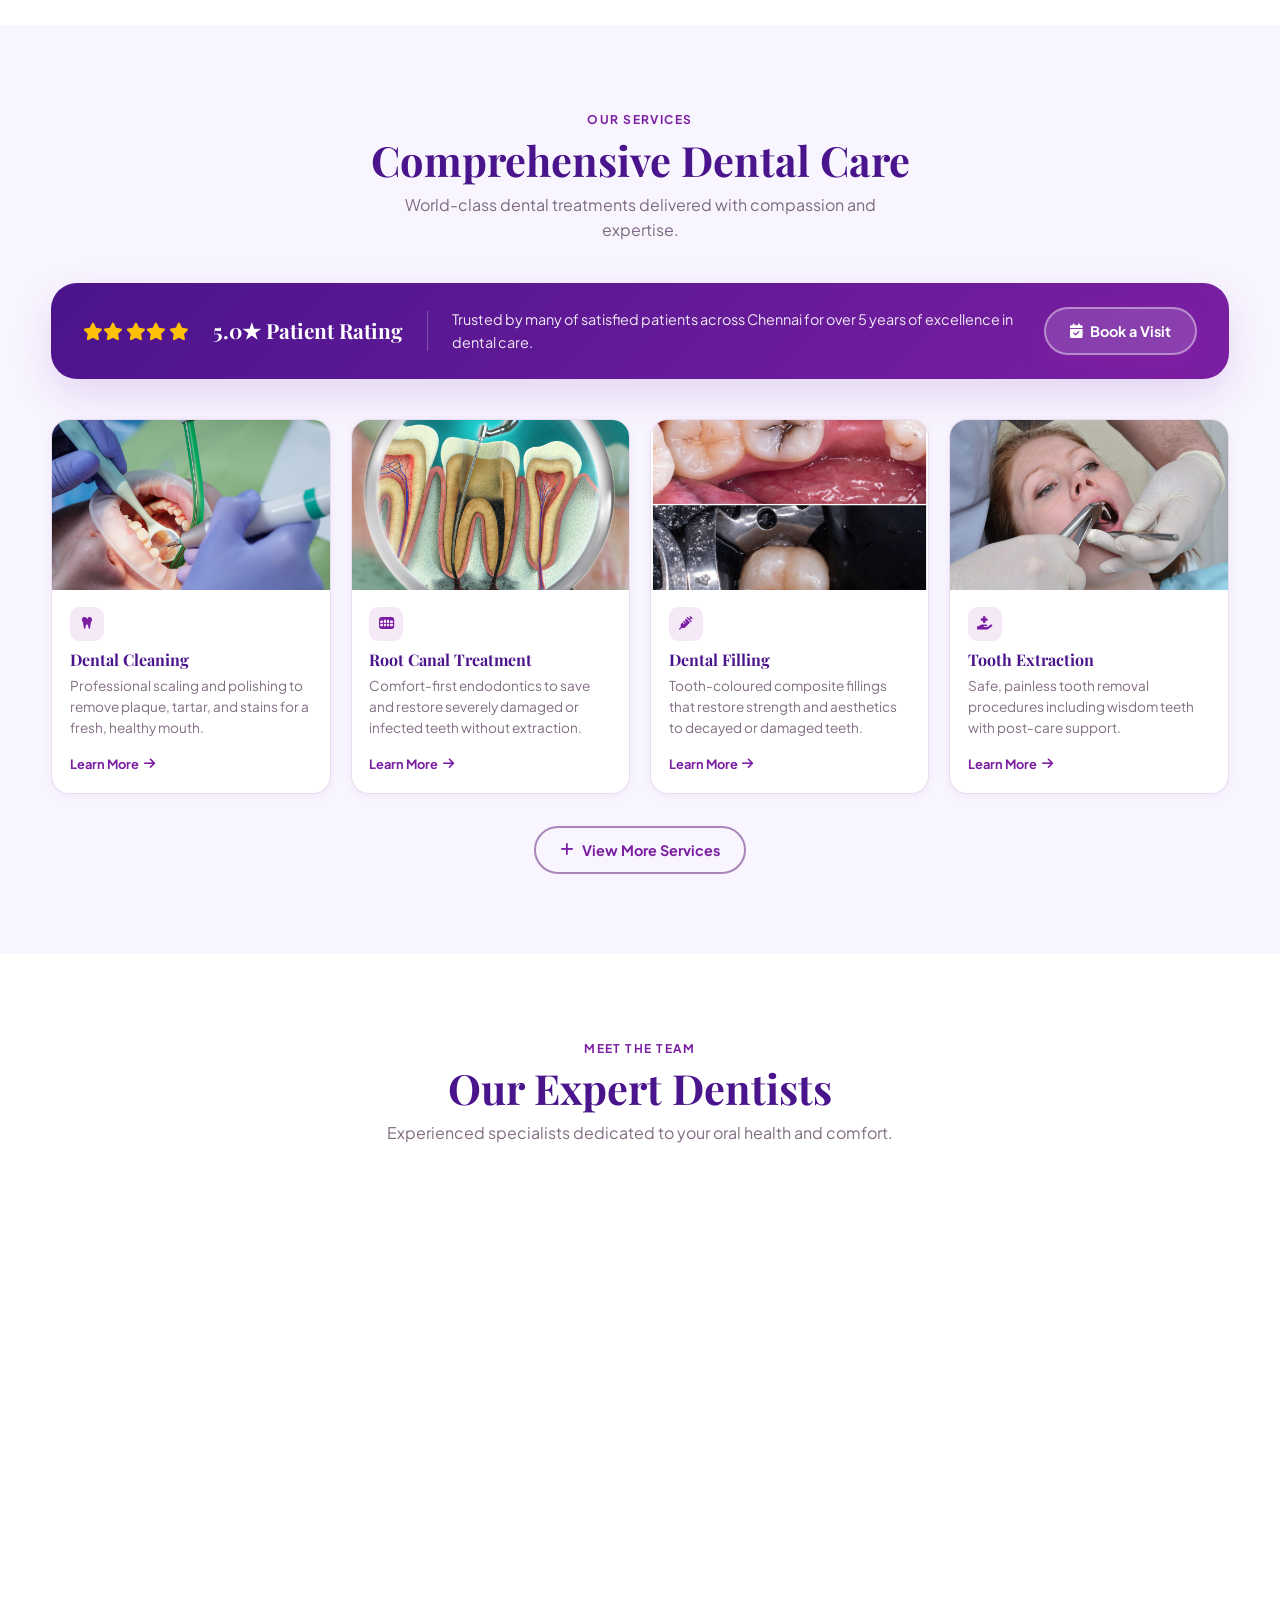
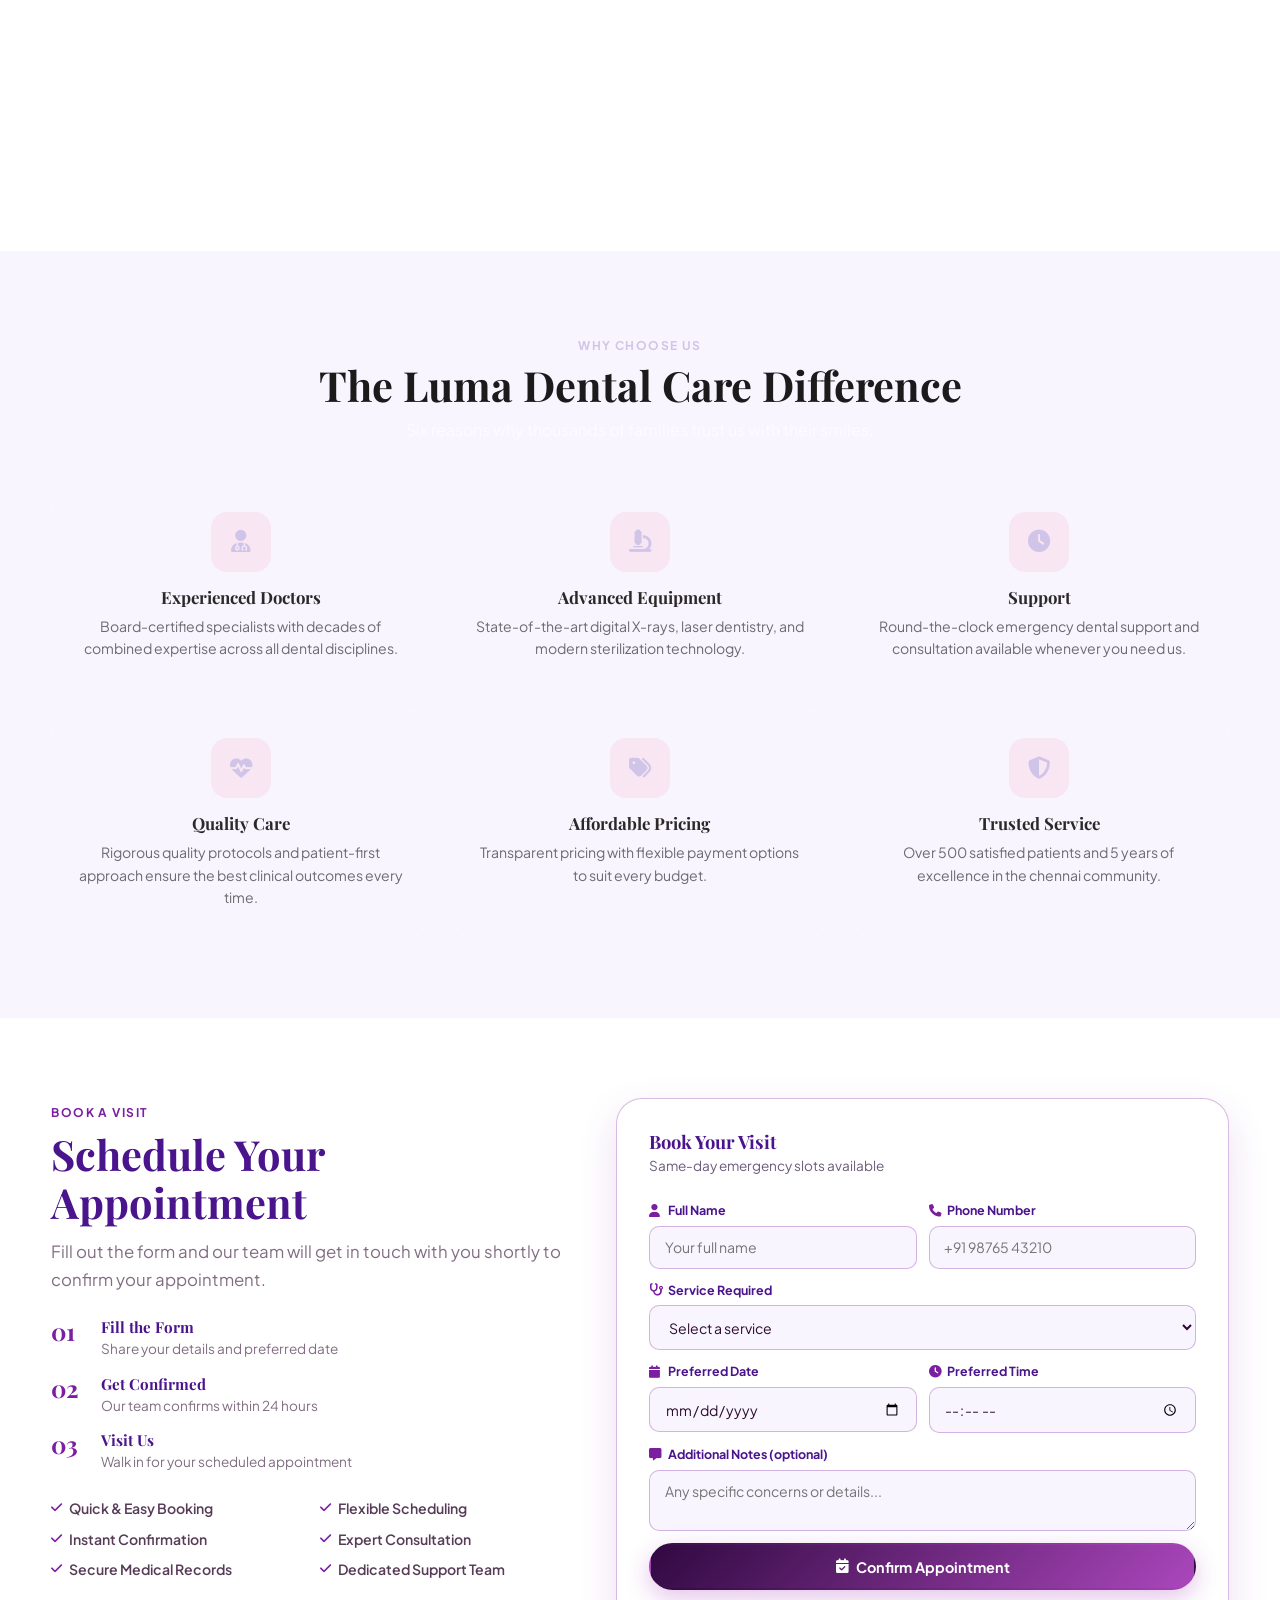
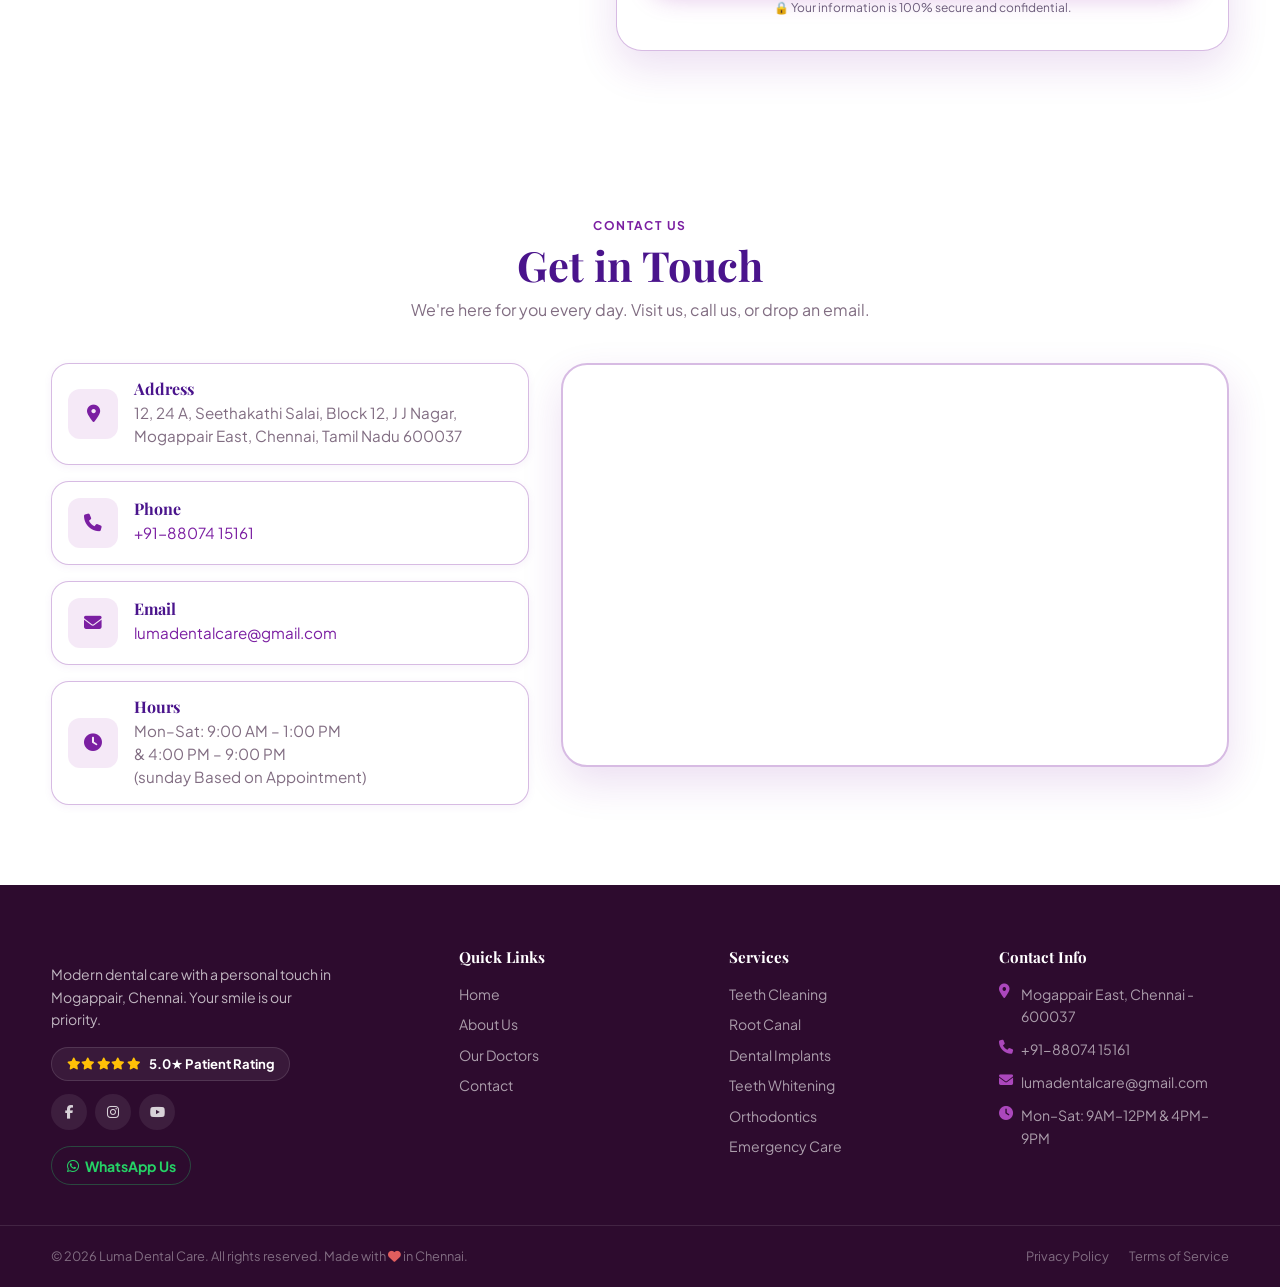
==== commit 9a4f5e8e: "Update website" ====
--- a/index.html
+++ b/index.html
@@ -403,7 +403,7 @@
           <div class="dc-photo">
             <img src="images/Doctors/kreethipriya.jpeg" alt="Dr.Keerthi Priya" />
             <!-- <div class="dc-badge"> Pediactric and Preventive Dentistry</div> -->
-          </div>
+          </div> 
           <div class="dc-info">
             <h3> Dr.Keerthi priya MDS</h3>
             <p>Prosthodontics,Crown and Bridge</p>
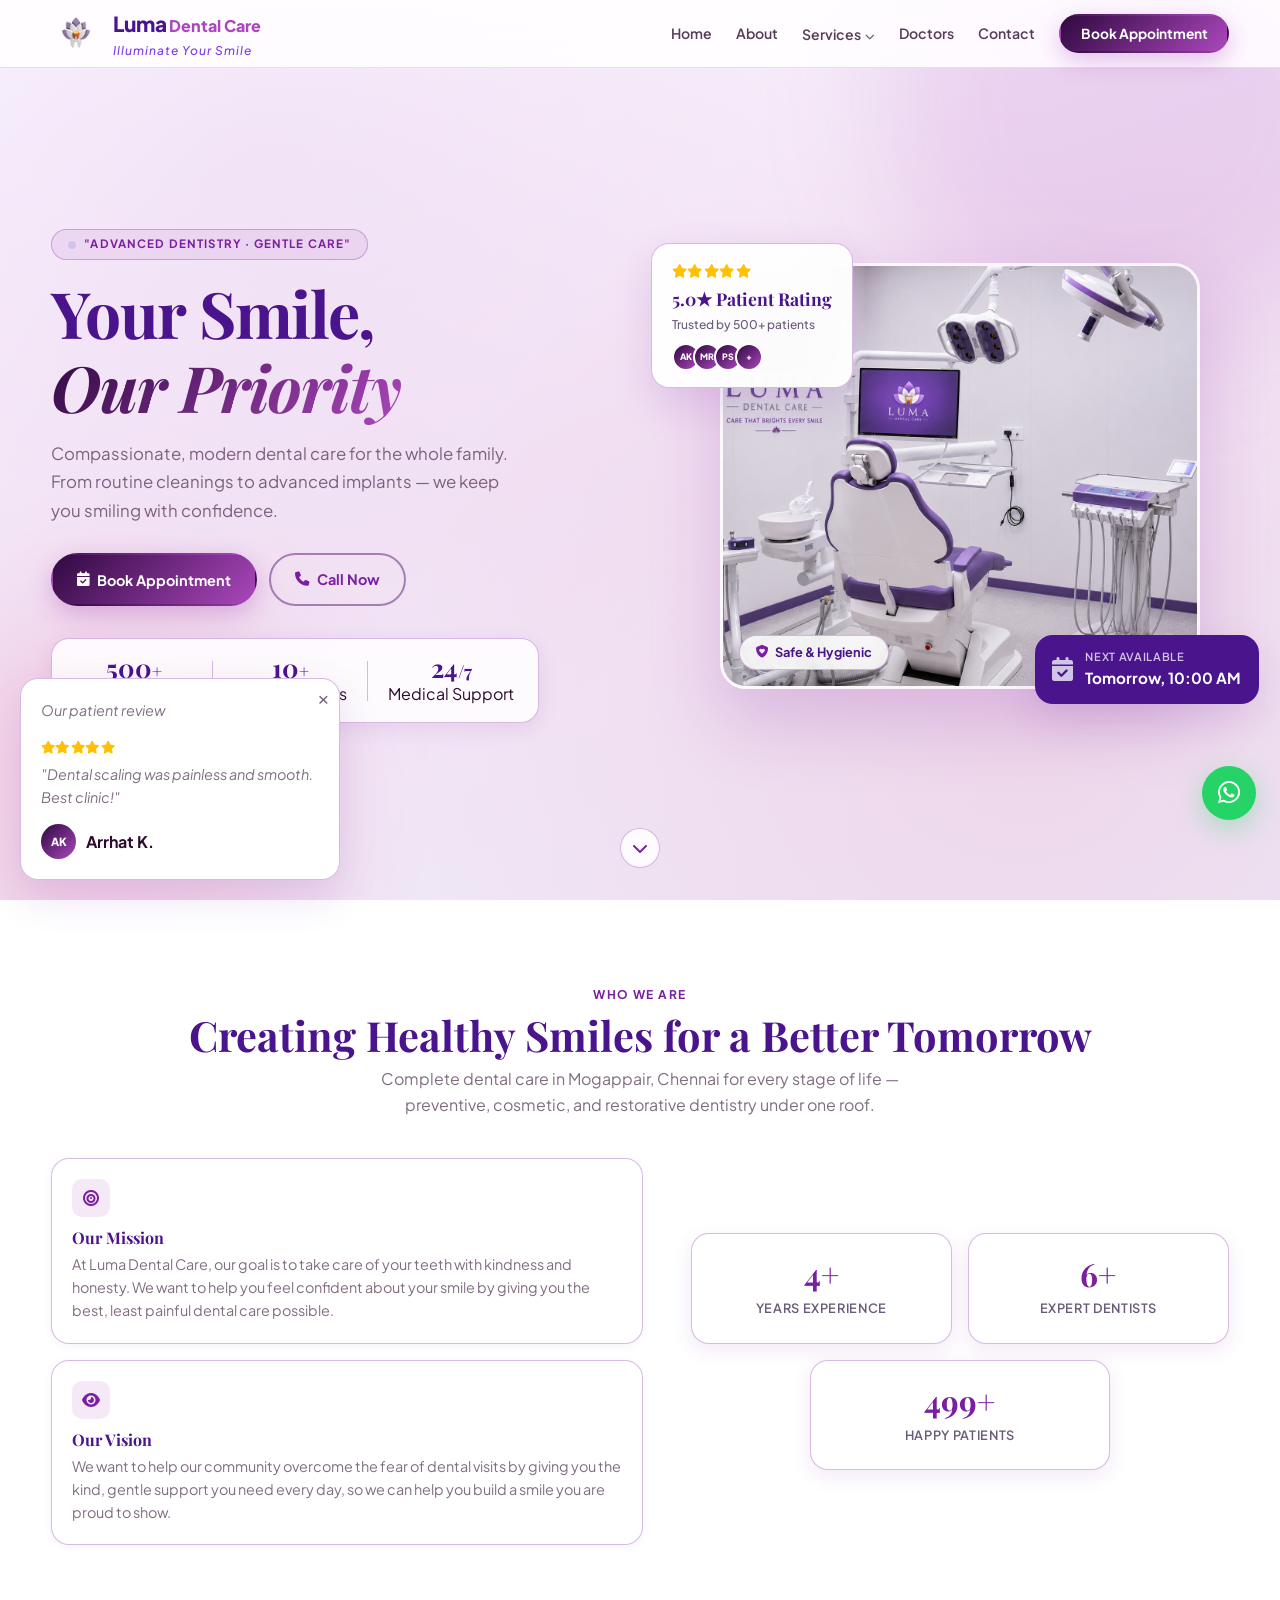
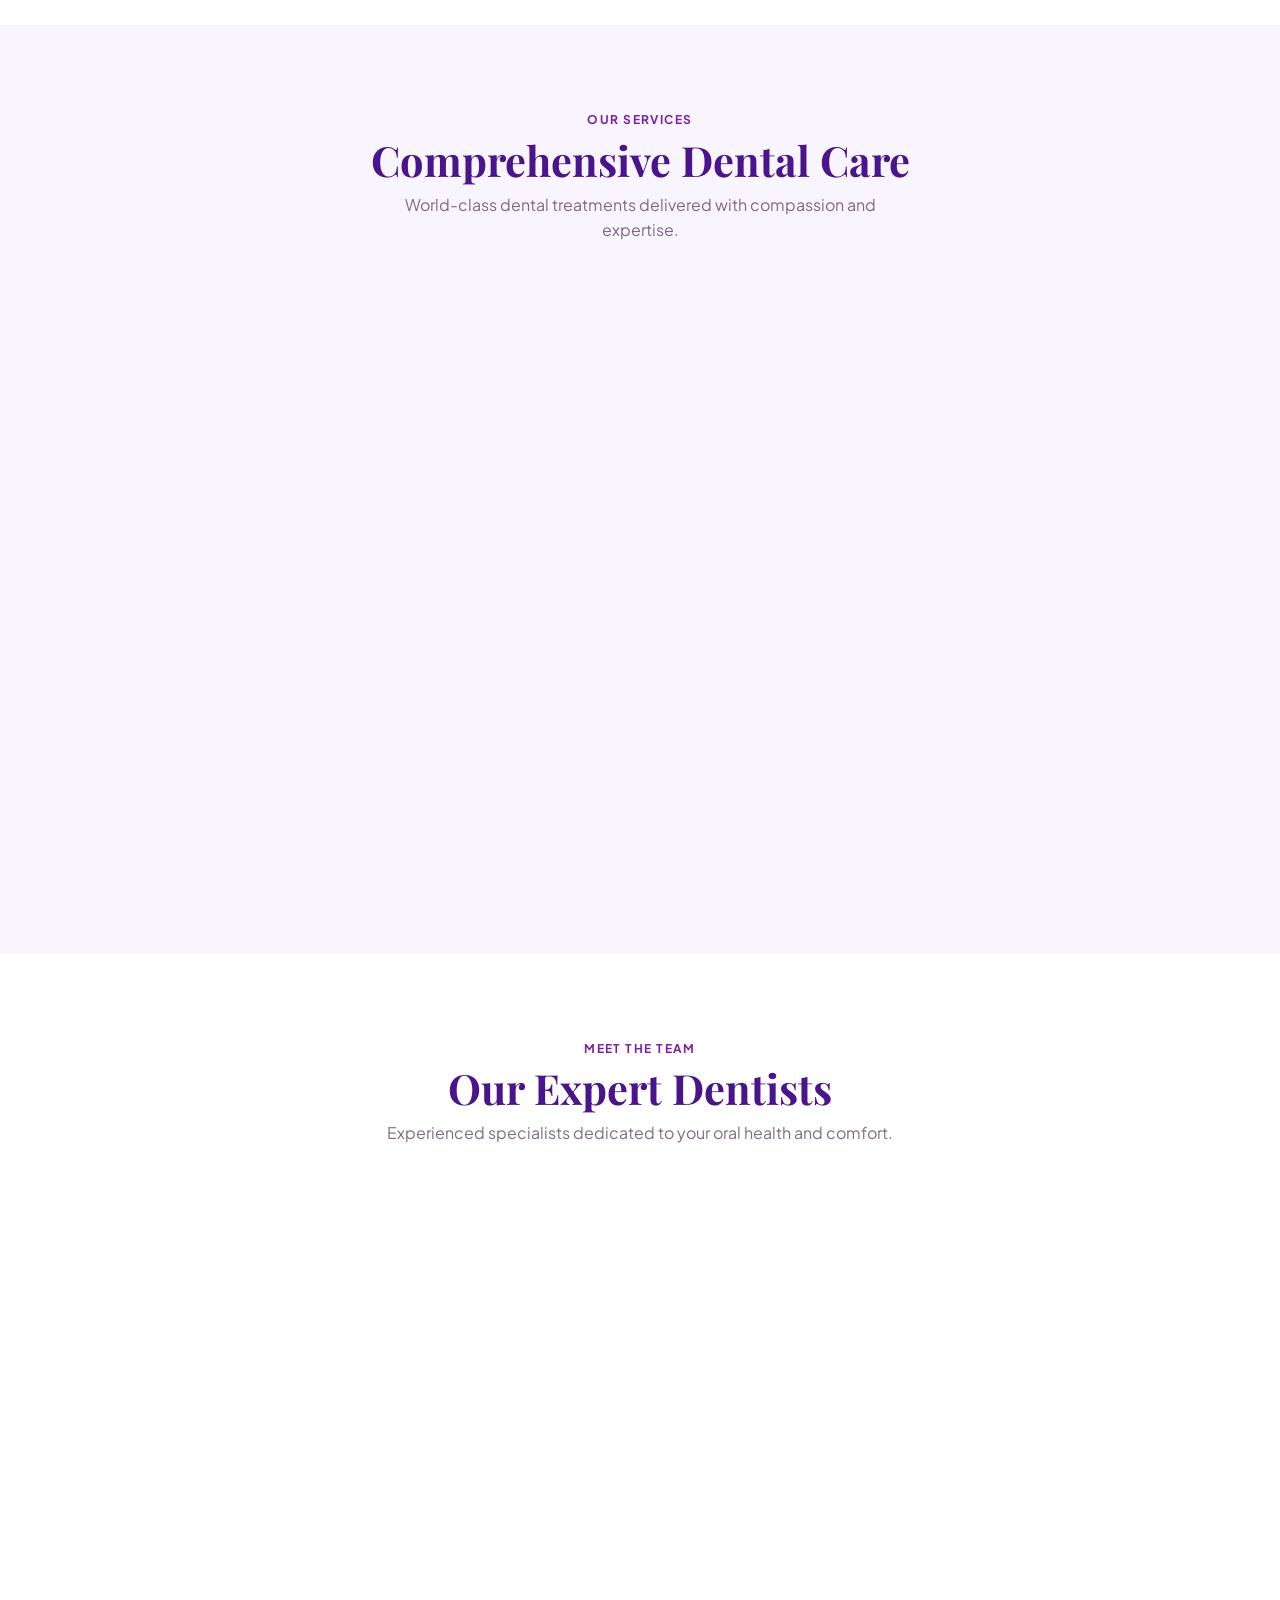
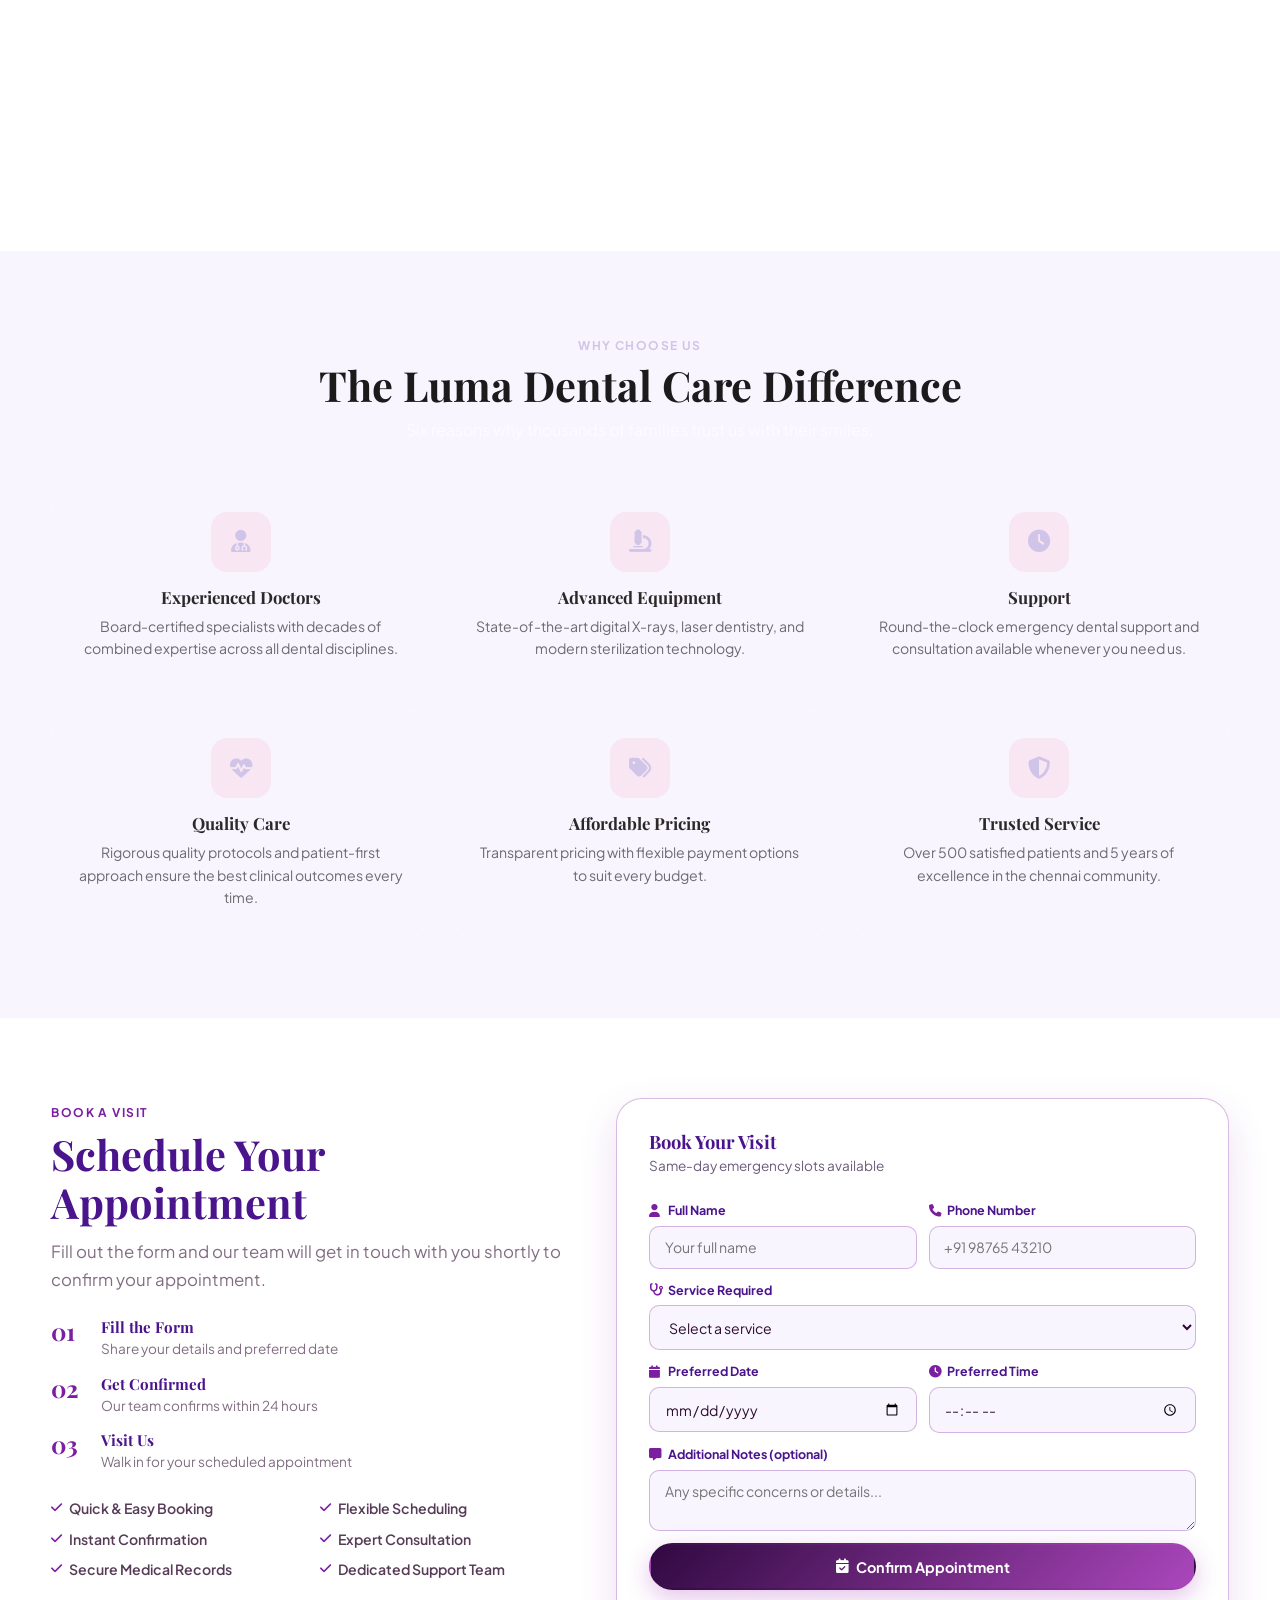
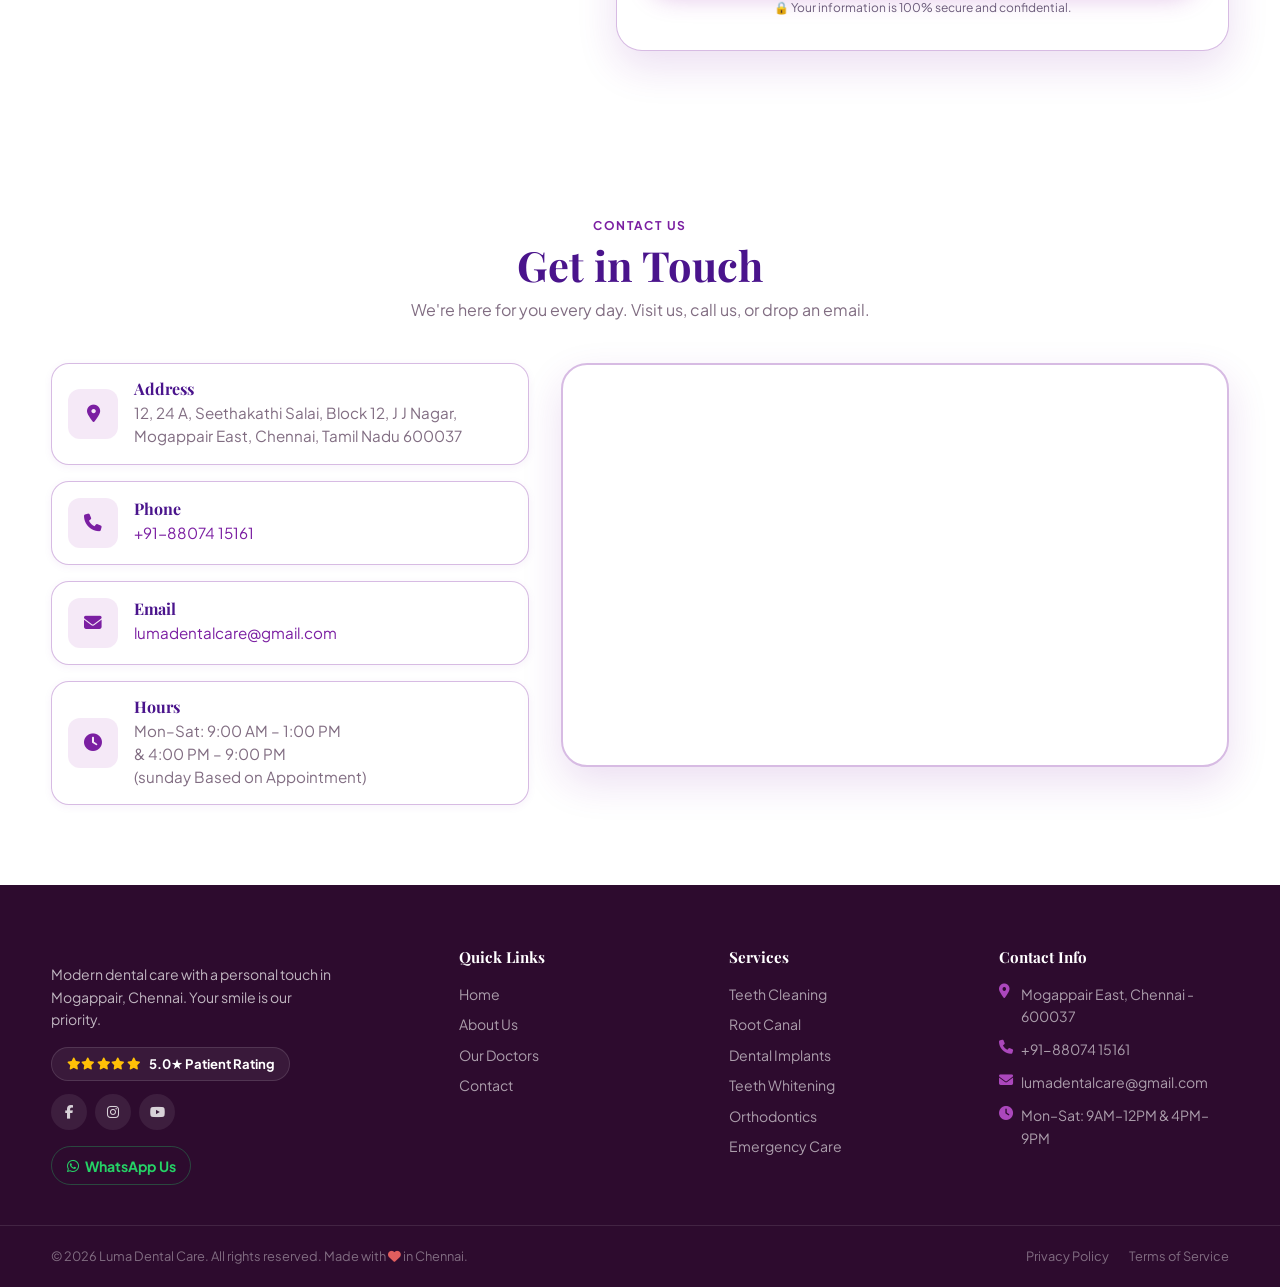
==== commit 0a6d01f4: "Initial commit" ====
--- a/index.html
+++ b/index.html
@@ -405,7 +405,7 @@
             <!-- <div class="dc-badge"> Pediactric and Preventive Dentistry</div> -->
           </div> 
           <div class="dc-info">
-            <h3> Dr.Keerthi priya MDS</h3>
+            <h3> Dr.Keerthi Priya MDS</h3>
             <p>Prosthodontics,Crown and Bridge</p>
             <!-- <p class="dc-role"><i class=" fa-solid fa-circle-check"></i> 11 Years Experience</p> -->
             <div class="dc-socials">
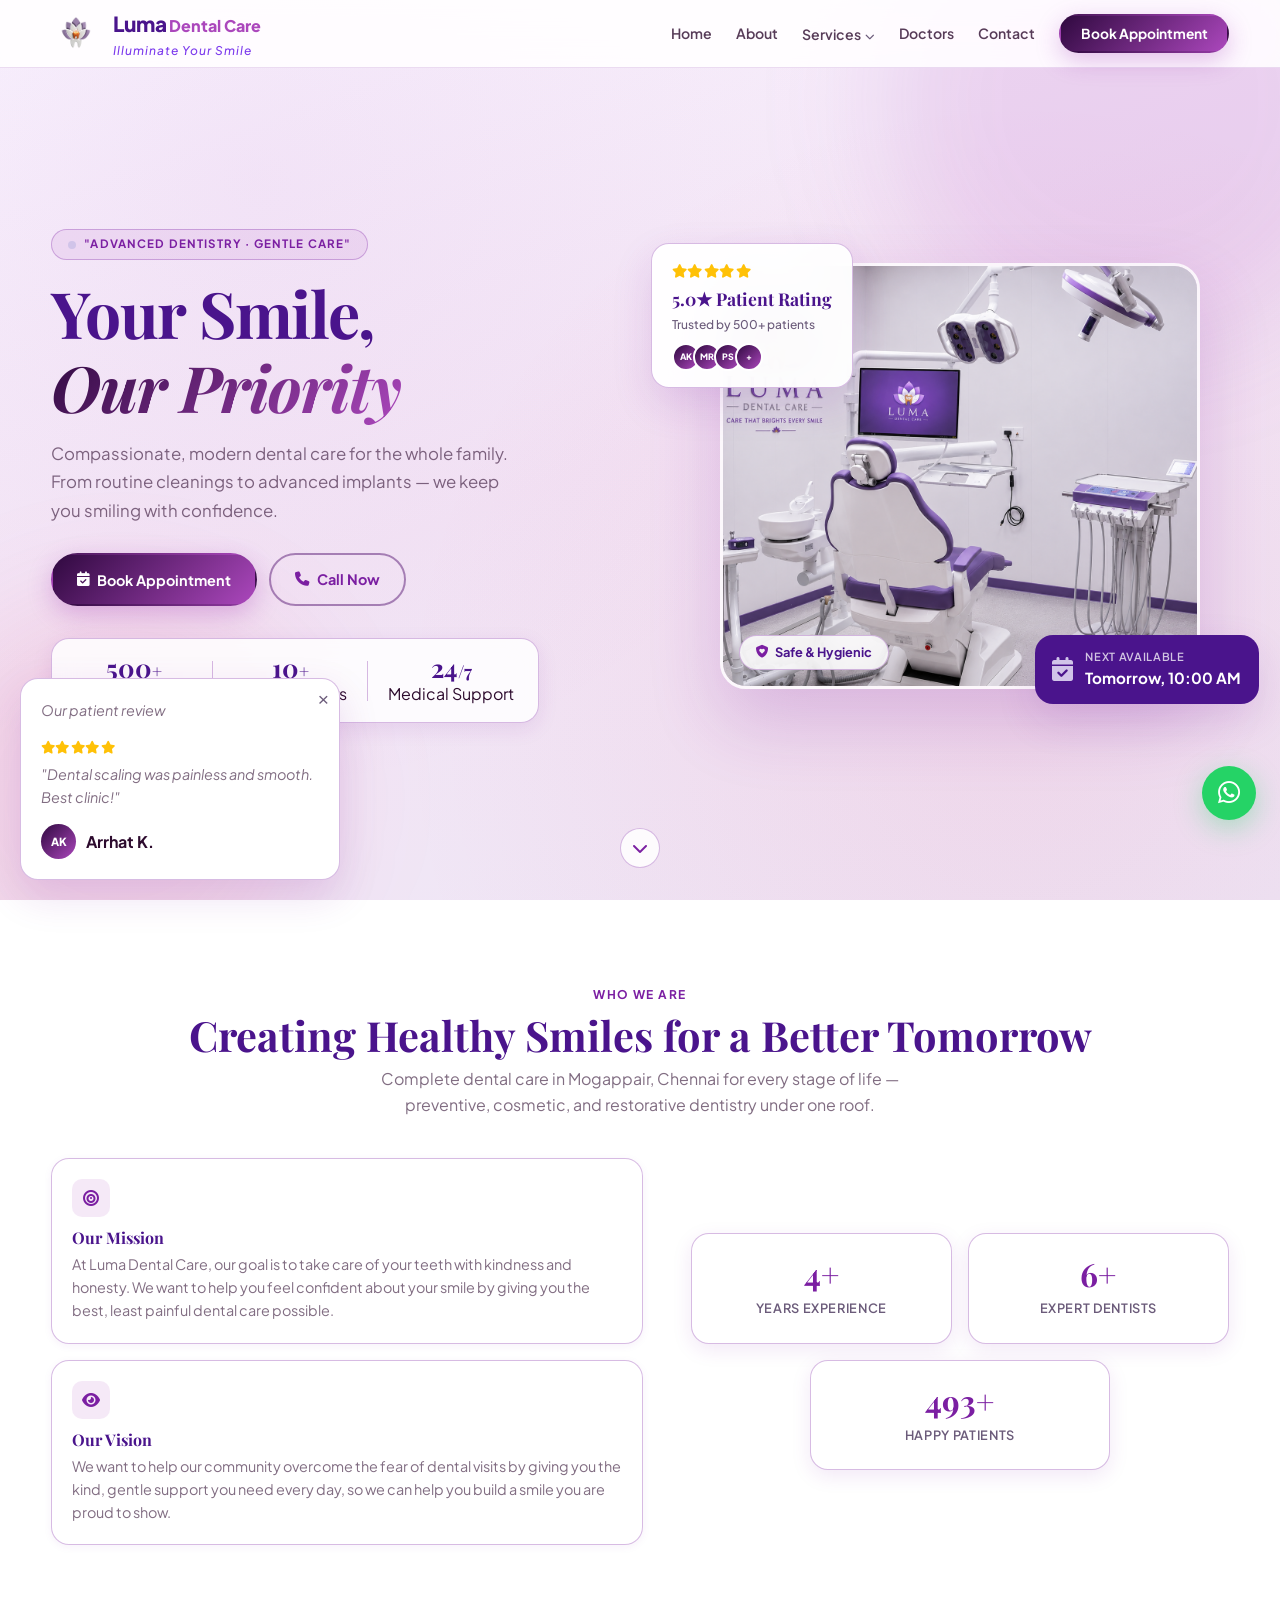
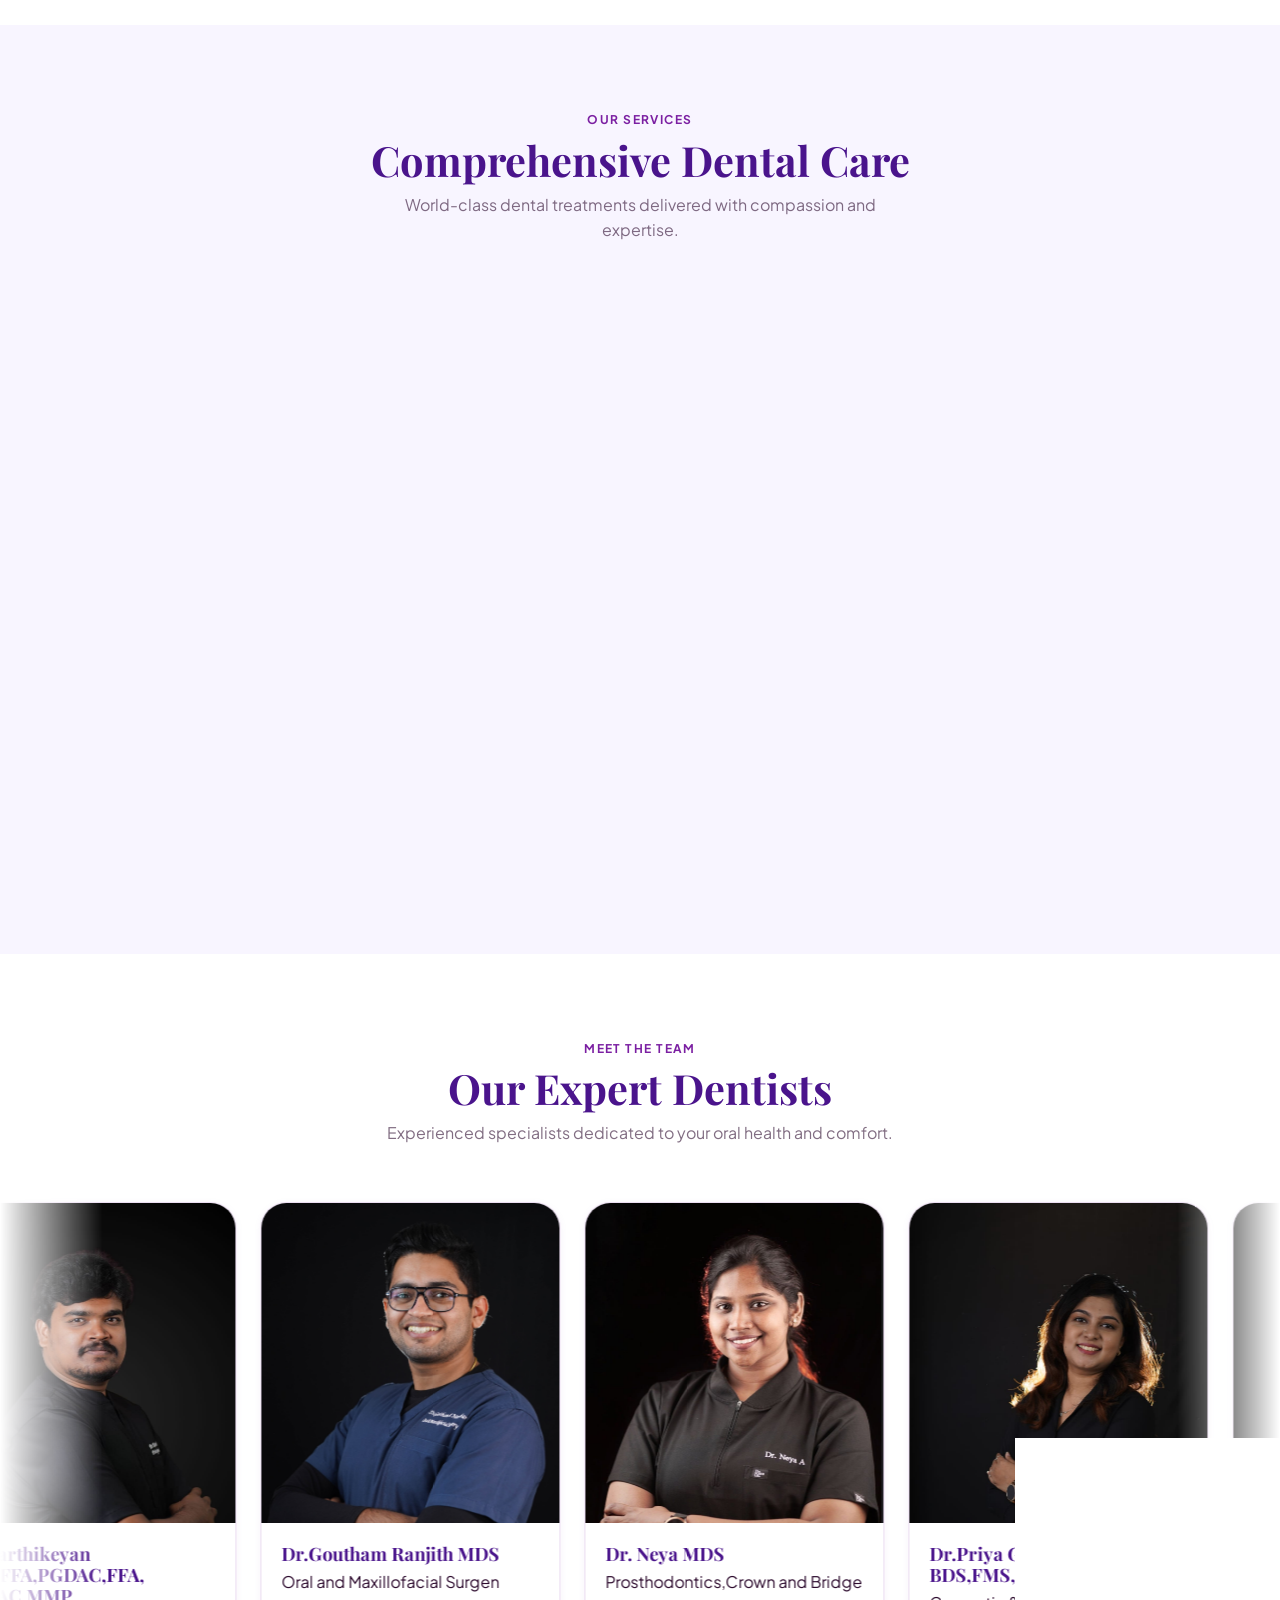
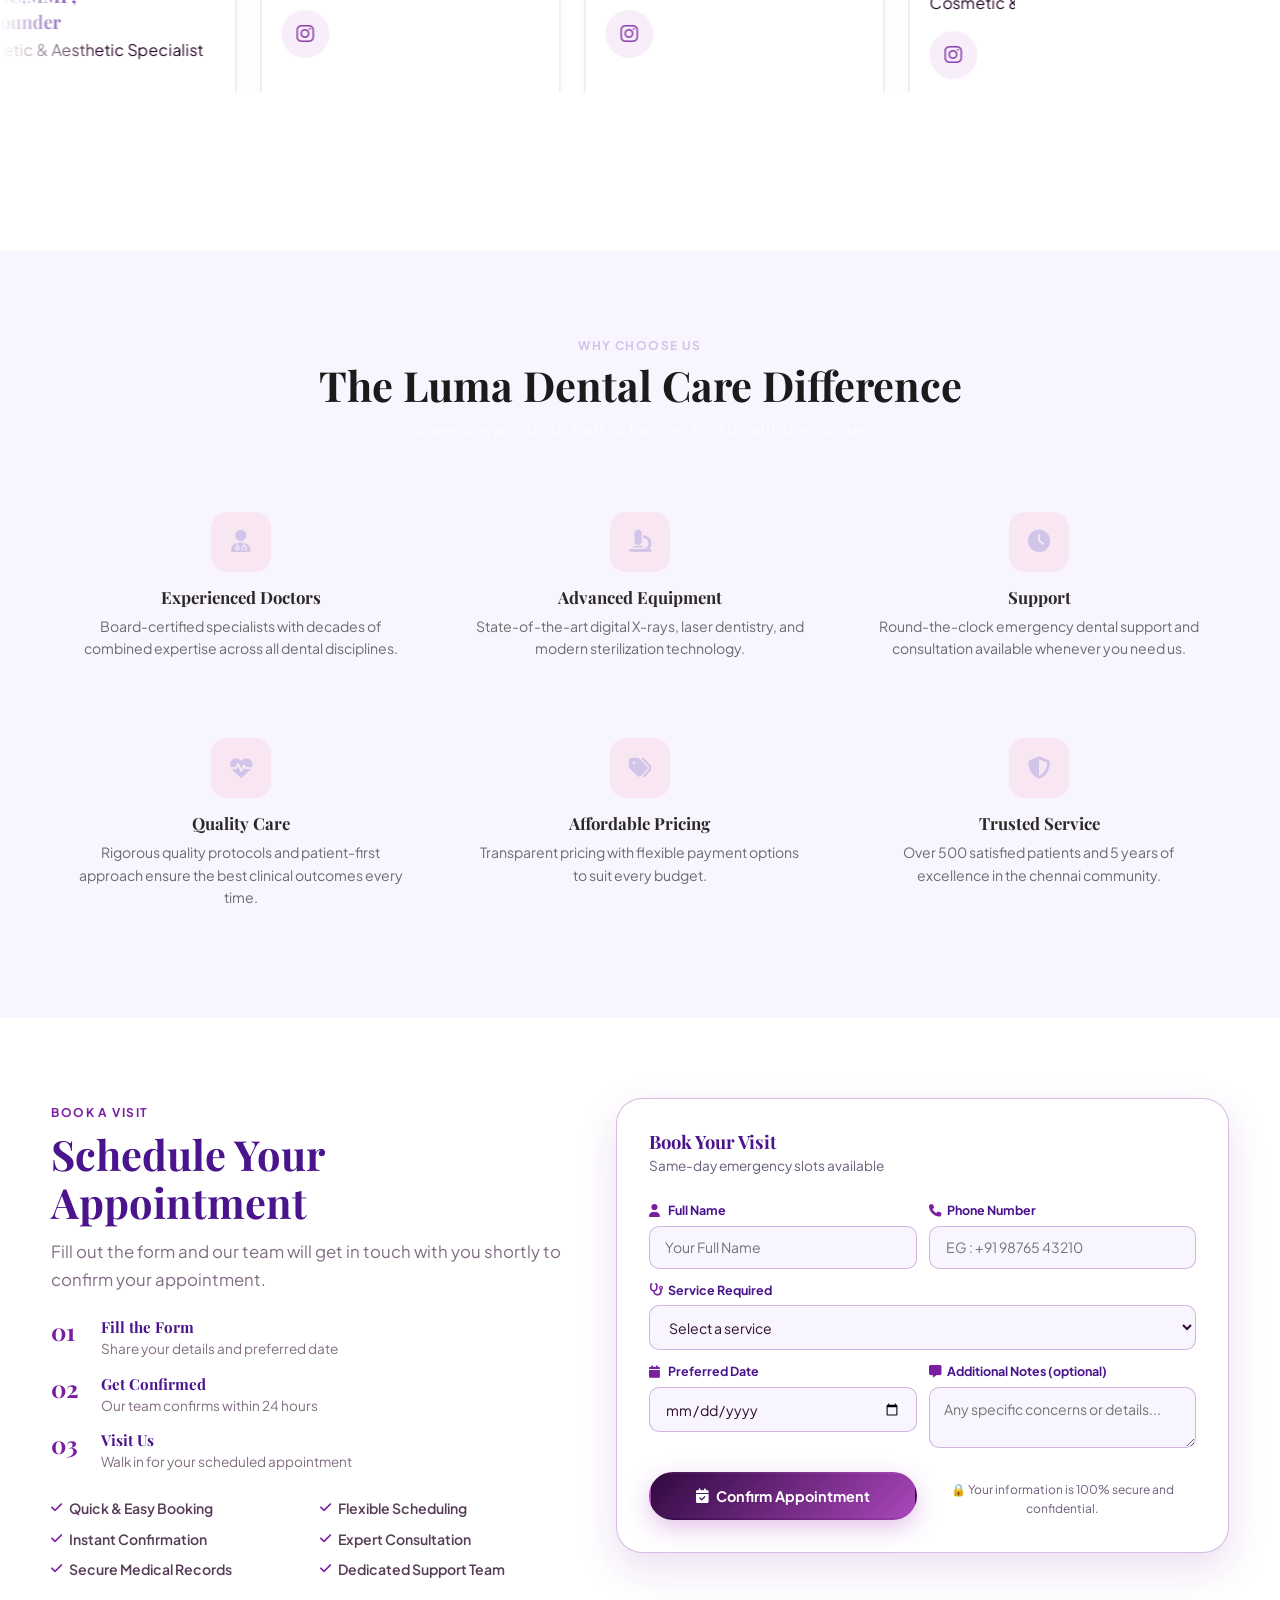
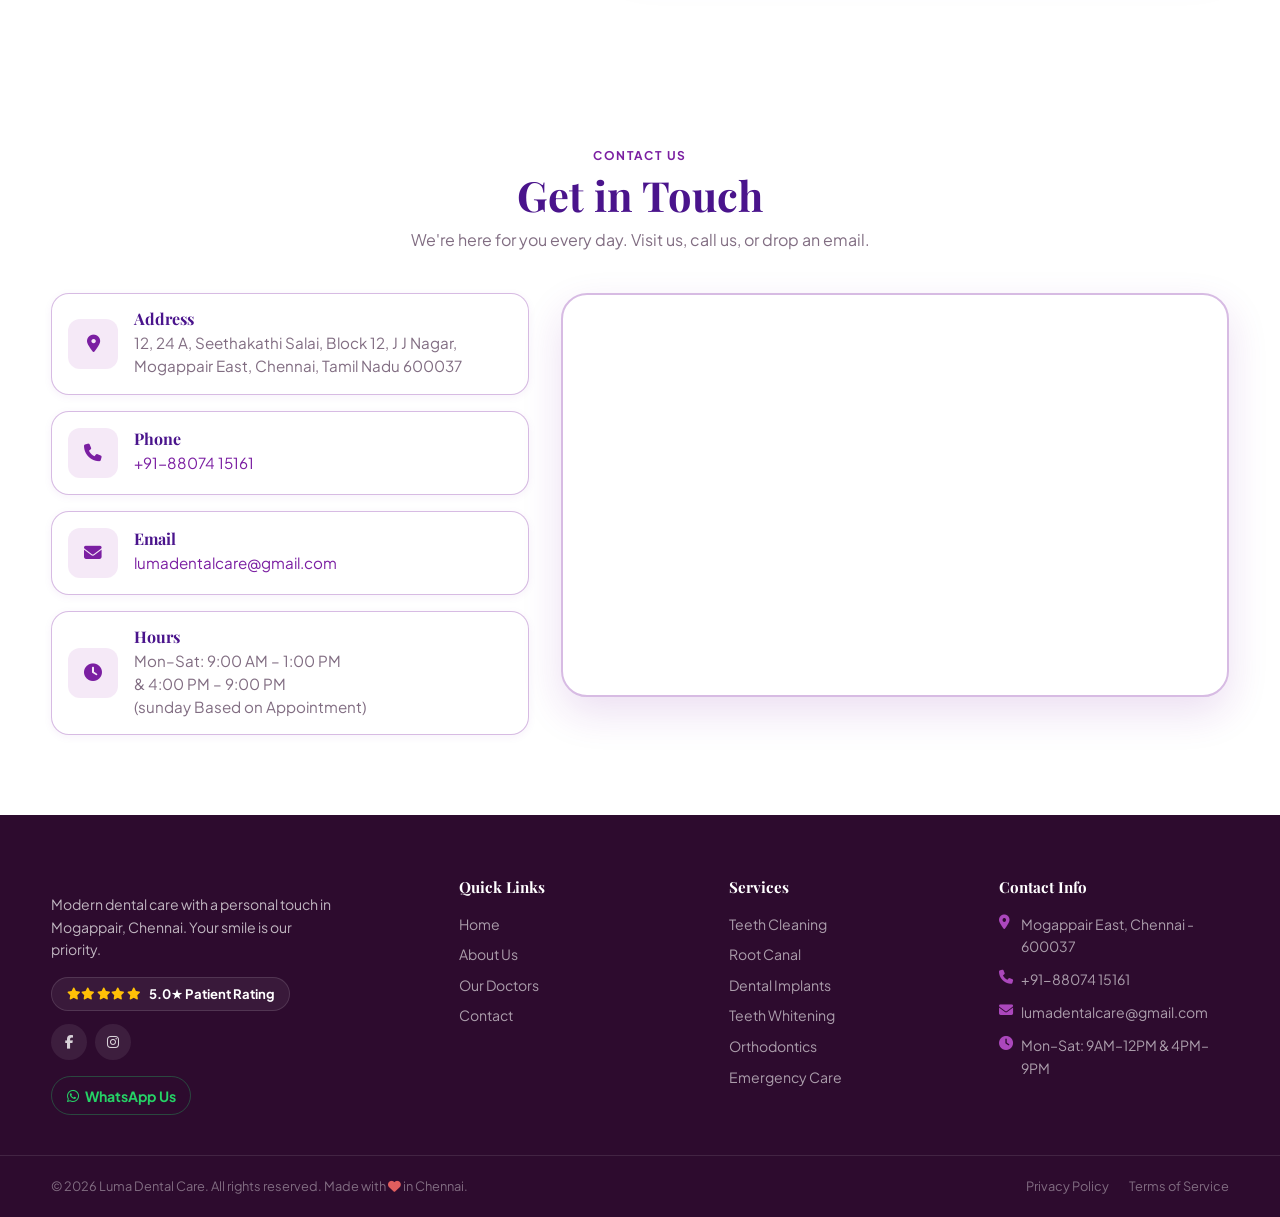
==== commit 6598dffd: "Updated website link" ====
--- a/index.html
+++ b/index.html
@@ -5,7 +5,6 @@
   <meta name="viewport" content="width=device-width, initial-scale=1.0" />
   <meta name="description" content="Luma Dental Care — modern dental care including cleaning, implants, whitening, orthodontics and emergency dental services in Mogappair, Chennai." />
   <title>Luma Dental Care— Your Smile, Our Priority</title>
-
   <link rel="preconnect" href="https://fonts.googleapis.com" />
   <link rel="preconnect" href="https://fonts.gstatic.com" crossorigin />
   <link href="https://fonts.googleapis.com/css2?family=Playfair+Display:ital,wght@0,700;0,800;1,700&family=Plus+Jakarta+Sans:wght@300;400;500;600;700;800&display=swap" rel="stylesheet" />
@@ -321,8 +320,8 @@
            
           </div>
           <div class="dc-info">
-            <h3>Dr.Karthikeyan BDS.,FFA,PGDAC.,FFA.,
-              PGDAC.,MMP., </h3>
+            <h3>Dr.Karthikeyan BDS,FFA,PGDAC,FFA,
+              PGDAC,MMP, </h3>
             <h3> Co-Founder </h3>
               <p>Cosmetic & Aesthetic Specialist </p>
             <!-- <p class="dc-role"><i class="fa-solid fa-circle-check">
@@ -414,7 +413,6 @@
             </div>
           </div>
         </article>
-
     <!-- doctor 7 -->
     <article class="doctor-card">
           <div class="dc-photo">
@@ -429,12 +427,11 @@
               <!-- <a href="#" aria-label="Facebook"><i class="fa-brands fa-facebook-f"></i></a> -->
               <a href="#" aria-label="Instagram"><i class="fa-brands fa-instagram"></i></a>
             </div>
-          </div>
+          </div>                             
         </article>
       </div>
     </div>
   </section>
-
   <!-- ===== WHY CHOOSE US ===== -->
   <section class="section why" id="why">
     <div class="container">
@@ -519,11 +516,11 @@
         <div class="field-row">
           <div class="field">
             <label for="name"><i class="fa-solid fa-user"></i> Full Name</label>
-            <input id="name" name="name" type="text" required placeholder="Your full name" />
+            <input id="name" name="name" type="text" required placeholder="Your Full Name" />
           </div>
           <div class="field">
             <label for="phone"><i class="fa-solid fa-phone"></i> Phone Number</label>
-            <input id="phone" name="phone" type="tel" required placeholder="+91 98765 43210" />
+            <input id="phone" name="phone" type="tel" required placeholder=" EG : +91 98765 43210" />
           </div>
         </div>
         <!-- <div class="field">
@@ -550,11 +547,11 @@
             <label for="date"><i class="fa-solid fa-calendar"></i> Preferred Date</label>
             <input id="date" name="date" type="date" required />
           </div>
-          <div class="field">
+          <!-- <div class="field">
             <label for="apptTime"><i class="fa-solid fa-clock"></i> Preferred Time</label>
             <input id="apptTime" name="apptTime" type="time" required />
           </div>
-        </div>
+        </div> -->
         <!-- <div class="field">
           <label for="doctor"><i class="fa-solid fa-user-doctor"></i> Preferred Doctor (optional)</label>
           <input id="doctor" name="doctor" type="text" placeholder="e.g., Dr. Sarah Mitchell" />
@@ -630,11 +627,15 @@
             <span>5.0★ Patient Rating</span>
           </div>
           <div class="footer-socials">
-            <a href="#" aria-label="Facebook"><i class="fa-brands fa-facebook-f"></i></a>
-            <a href="#" aria-label="Instagram"><i class="fa-brands fa-instagram"></i></a>
-            <a href="#" aria-label="YouTube"><i class="fa-brands fa-youtube"></i></a>
-          </div>
-          <a href="https://wa.me/919876543210" class="footer-wa" target="_blank" rel="noopener">
+            <a href="https://www.facebook.com/share/1LYT2Rgsyy/?mibextid=wwXIfr" aria-label="Facebook"><i class="fa-brands fa-facebook-f"></i></a>
+<a href="https://www.instagram.com/lumadentalcare?igsh=cHZ1NXJtbnljN2o4&utm_source=qr"
+   target="_blank"
+   rel="noopener noreferrer"
+   aria-label="Instagram">
+    <i class="fa-brands fa-instagram"></i>
+</a>            <!-- <a href="#" aria-label="YouTube"><i class="fa-brands fa-youtube"></i></a> -->
+          </div>
+          <a href="https://wa.me/918807415161" class="footer-wa" target="_blank" rel="noopener">
             <i class="fa-brands fa-whatsapp"></i> WhatsApp Us
           </a>
         </div>
@@ -696,7 +697,7 @@
       <div class="wa-bubble">
         <p>👋 Hi! Ready to book your appointment? Chat with us on WhatsApp — quick and easy!</p>
       </div>
-      <a href="https://wa.me/919876543210?text=Hi!%20I'd%20like%20to%20book%20an%20appointment%20at%20Luma%20Dental%20Care." class="wa-popup-cta" target="_blank" rel="noopener">
+      <a href="https://wa.me/918807415161?text=Hi!%20I'd%20like%20to%20book%20an%20appointment%20at%20Luma%20Dental%20Care." class="wa-popup-cta" target="_blank" rel="noopener">
         <i class="fa-brands fa-whatsapp"></i> Start Conversation
       </a>
     </div>
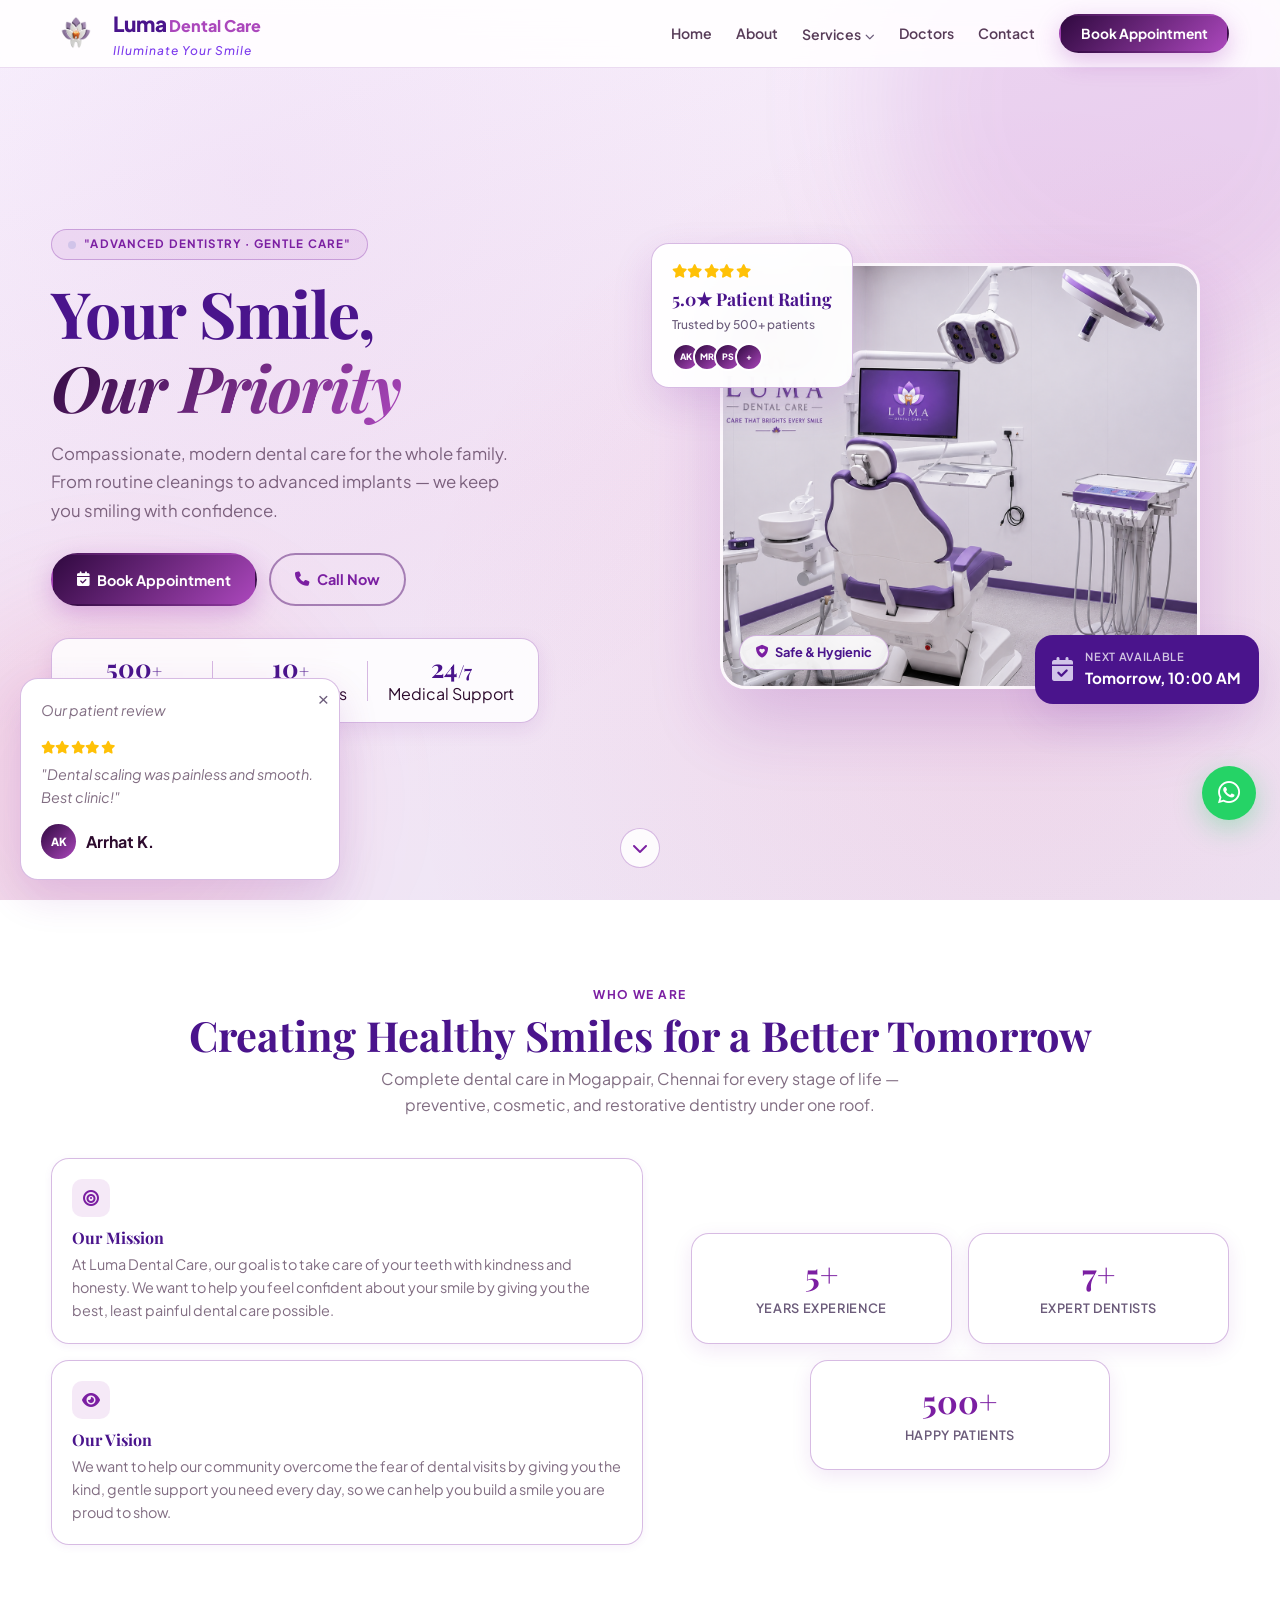
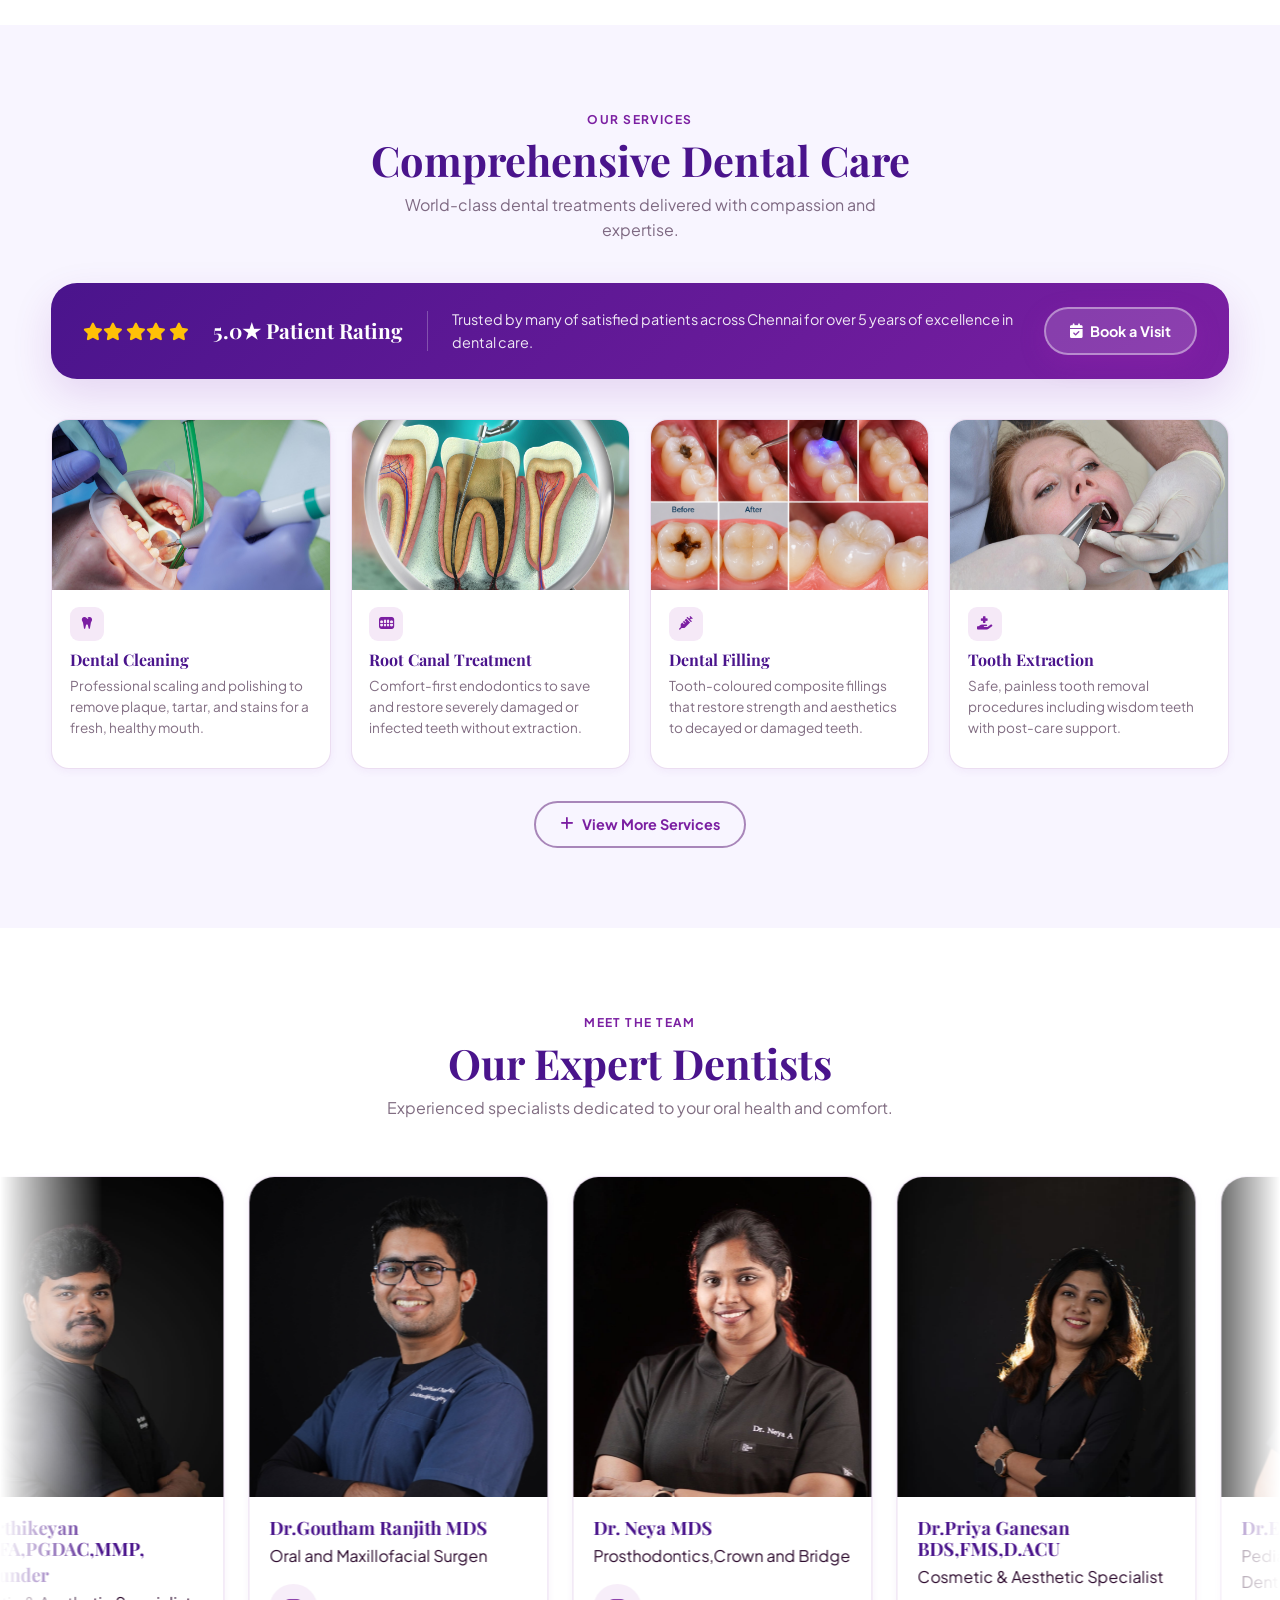
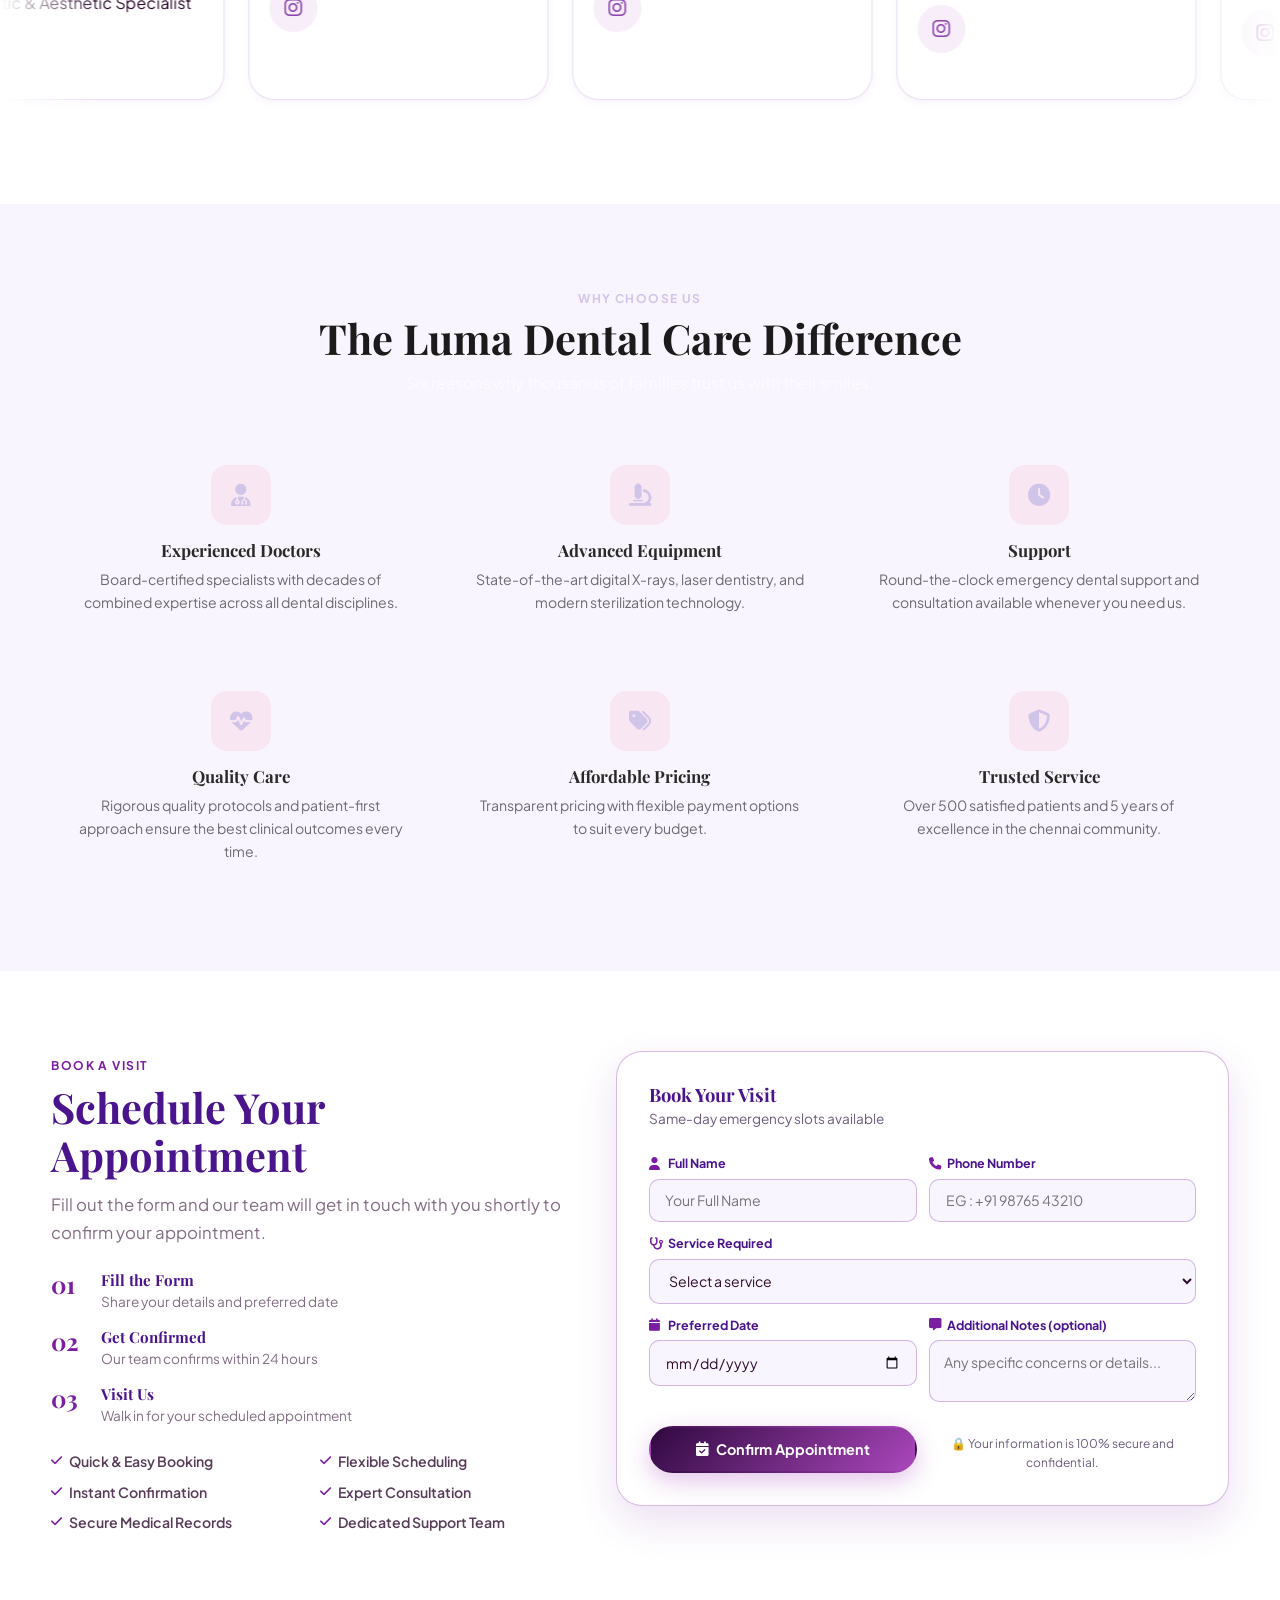
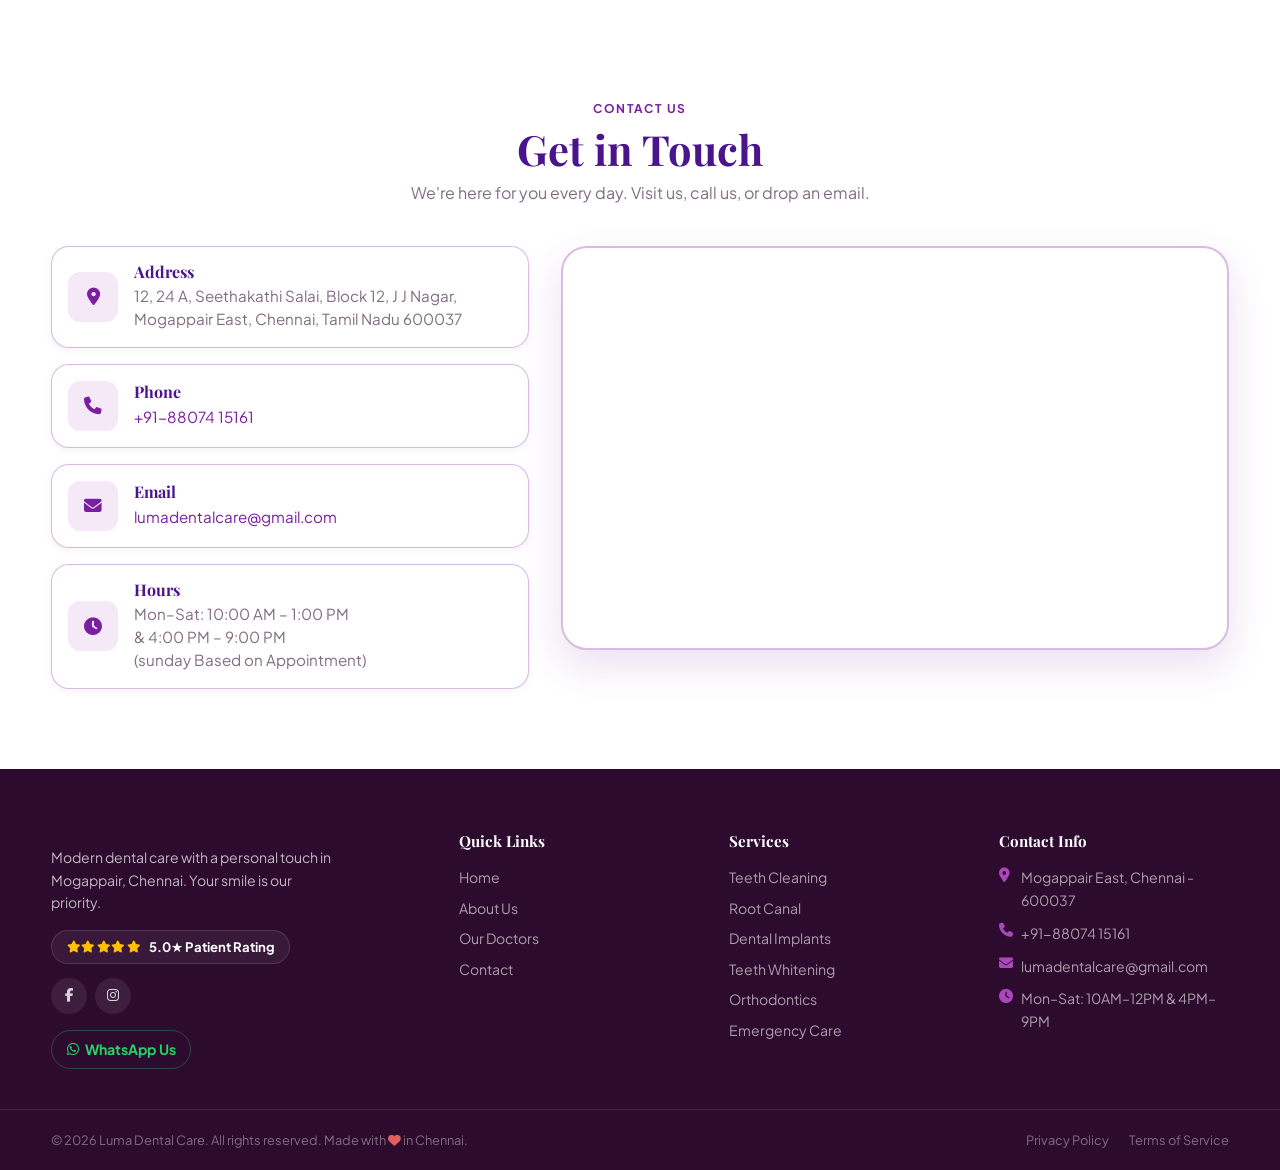
==== commit 93512365: "Added backend and updated frontend" ====
--- a/index.html
+++ b/index.html
@@ -13,7 +13,7 @@
   <link rel="icon" type="images/png" href="images/luma.png">
 </head>
 <body>
-
+ 
   <!-- ===== NAVBAR ===== -->
   <header class="navbar" id="navbar">
     <div class="container nav-inner">
@@ -31,7 +31,7 @@
           </div>
         </div>
       </a>
-
+ 
       <nav class="nav-links" id="navLinks" aria-label="Primary navigation">
         <a href="#home" class="nav-link">Home</a>
         <a href="#about" class="nav-link">About</a>
@@ -212,7 +212,7 @@
             <div class="sc-icon"><i class="fa-solid fa-tooth"></i></div>
             <h3>Dental Cleaning</h3>
             <p>Professional scaling and polishing to remove plaque, tartar, and stains for a fresh, healthy mouth.</p>
-            <a href="#appointment" class="sc-link">Learn More <i class="fa-solid fa-arrow-right"></i></a>
+            <!-- <a href="#appointment" class="sc-link">Learn More <i class="fa-solid fa-arrow-right"></i></a> -->
           </div>
         </article>
 
@@ -222,17 +222,17 @@
             <div class="sc-icon"><i class="fa-solid fa-teeth"></i></div>
             <h3>Root Canal Treatment</h3>
             <p>Comfort-first endodontics to save and restore severely damaged or infected teeth without extraction.</p>
-            <a href="#appointment" class="sc-link">Learn More <i class="fa-solid fa-arrow-right"></i></a>
+              <!-- <a href="#appointment" class="sc-link">Learn More <i class="fa-solid fa-arrow-right"></i></a> -->
           </div>
         </article>
         
         <article class="service-card reveal">
-          <div class="sc-img"><img src="images/dentalfilling.jpg" alt="Dental Filling"></div>
+          <div class="sc-img"><img src="images/Doctors/tooth filling.png" alt="Dental Filling"></div>
           <div class="sc-body">
             <div class="sc-icon"><i class="fa-solid fa-syringe"></i></div>
             <h3>Dental Filling</h3>
             <p>Tooth-coloured composite fillings that restore strength and aesthetics to decayed or damaged teeth.</p>
-            <a href="#appointment" class="sc-link">Learn More <i class="fa-solid fa-arrow-right"></i></a>
+            <!-- <a href="#appointment" class="sc-link">Learn More <i class="fa-solid fa-arrow-right"></i></a> -->
           </div>
         </article>
      
@@ -242,7 +242,7 @@
             <div class="sc-icon"><i class="fa-solid fa-hand-holding-medical"></i></div>
             <h3>Tooth Extraction</h3>
             <p>Safe, painless tooth removal procedures including wisdom teeth with post-care support.</p>
-            <a href="#appointment" class="sc-link">Learn More <i class="fa-solid fa-arrow-right"></i></a>
+            <!-- <a href="#appointment" class="sc-link">Learn More <i class="fa-solid fa-arrow-right"></i></a> -->
           </div>
         </article>
 
@@ -253,7 +253,7 @@
             <div class="sc-icon"><i class="fa-solid fa-shield-heart"></i></div>
             <h3>Gum Care</h3>
             <p>Periodontal therapy to treat gum disease, reduce inflammation, and restore healthy gum tissue.</p>
-            <a href="#appointment" class="sc-link">Learn More <i class="fa-solid fa-arrow-right"></i></a>
+            <!-- <a href="#appointment" class="sc-link">Learn More <i class="fa-solid fa-arrow-right"></i></a> -->
           </div>
         </article>
         <article class="service-card reveal service-hidden">
@@ -262,27 +262,29 @@
             <div class="sc-icon"><i class="fa-solid fa-wand-magic-sparkles"></i></div>
             <h3>Teeth Whitening</h3>
             <p>Advanced bleaching and whitening treatments for a brighter, more radiant smile in just one visit.</p>
-            <a href="#appointment" class="sc-link">Learn More <i class="fa-solid fa-arrow-right"></i></a>
-          </div>
-        </article>
+            <!-- <a href="#appointment" class="sc-link">Learn More <i class="fa-solid fa-arrow-right"></i></a> -->
+          </div>
+        </article>
+          <article class="service-card reveal service-hidden">
+          <div class="sc-img"><img src="images/brace.jpg" alt="Orthodontics"></div>
+          <div class="sc-body">
+            <div class="sc-icon"><i class="fa-solid fa-grip-lines"></i></div>
+            <h3>Orthodontics</h3>
+            <p>Traditional braces and clear aligners to straighten teeth and correct bite issues at any age.</p>
+            <!-- <a href="#appointment" class="sc-link">Learn More <i class="fa-solid fa-arrow-right"></i></a> -->
+          </div>
+        </article>
+
         <article class="service-card reveal service-hidden">
           <div class="sc-img"><img src="images/emergencycare.jpg" alt="Emergency Care"></div>
           <div class="sc-body">
             <div class="sc-icon"><i class="fa-solid fa-truck-medical"></i></div>
             <h3>Emergency Care</h3>
             <p>Same-day relief for dental pain, trauma, knocked-out teeth, and urgent dental emergencies.</p>
-            <a href="#appointment" class="sc-link">Learn More <i class="fa-solid fa-arrow-right"></i></a>
-          </div>
-        </article>
-        <article class="service-card reveal service-hidden">
-          <div class="sc-img"><img src="images/brace.jpg" alt="Orthodontics"></div>
-          <div class="sc-body">
-            <div class="sc-icon"><i class="fa-solid fa-grip-lines"></i></div>
-            <h3>Orthodontics</h3>
-            <p>Traditional braces and clear aligners to straighten teeth and correct bite issues at any age.</p>
-            <a href="#appointment" class="sc-link">Learn More <i class="fa-solid fa-arrow-right"></i></a>
-          </div>
-        </article>
+            <!-- <a href="#appointment" class="sc-link">Learn More <i class="fa-solid fa-arrow-right"></i></a> -->
+          </div>
+        </article>
+      
       </div>
 
       <div class="services-toggle-wrap reveal">
@@ -320,8 +322,7 @@
            
           </div>
           <div class="dc-info">
-            <h3>Dr.Karthikeyan BDS,FFA,PGDAC,FFA,
-              PGDAC,MMP, </h3>
+            <h3>Dr.Karthikeyan BDS,FFA,PGDAC,MMP, </h3>
             <h3> Co-Founder </h3>
               <p>Cosmetic & Aesthetic Specialist </p>
             <!-- <p class="dc-role"><i class="fa-solid fa-circle-check">
@@ -599,7 +600,7 @@
           </div>
           <div class="ci-card">
             <div class="ci-ic"><i class="fa-solid fa-clock"></i></div>
-            <div><h4>Hours</h4><p>Mon–Sat: 9:00 AM – 1:00 PM<br>&amp; 4:00 PM – 9:00 PM</p>
+            <div><h4>Hours</h4><p>Mon–Sat: 10:00 AM – 1:00 PM<br>&amp; 4:00 PM – 9:00 PM</p>
              <p>  (sunday Based on Appointment)</p>
             </div>
           </div>
@@ -667,7 +668,7 @@
             <li><i class="fa-solid fa-location-dot"></i> Mogappair East, Chennai - 600037</li>
             <li><i class="fa-solid fa-phone"></i> +91-88074 15161</li>
             <li><i class="fa-solid fa-envelope"></i> lumadentalcare@gmail.com</li>
-            <li><i class="fa-solid fa-clock"></i> Mon–Sat: 9AM–12PM &amp; 4PM–9PM</li>
+            <li><i class="fa-solid fa-clock"></i> Mon–Sat: 10AM–12PM &amp; 4PM–9PM</li>
           </ul>
         </div>
       </div> 
